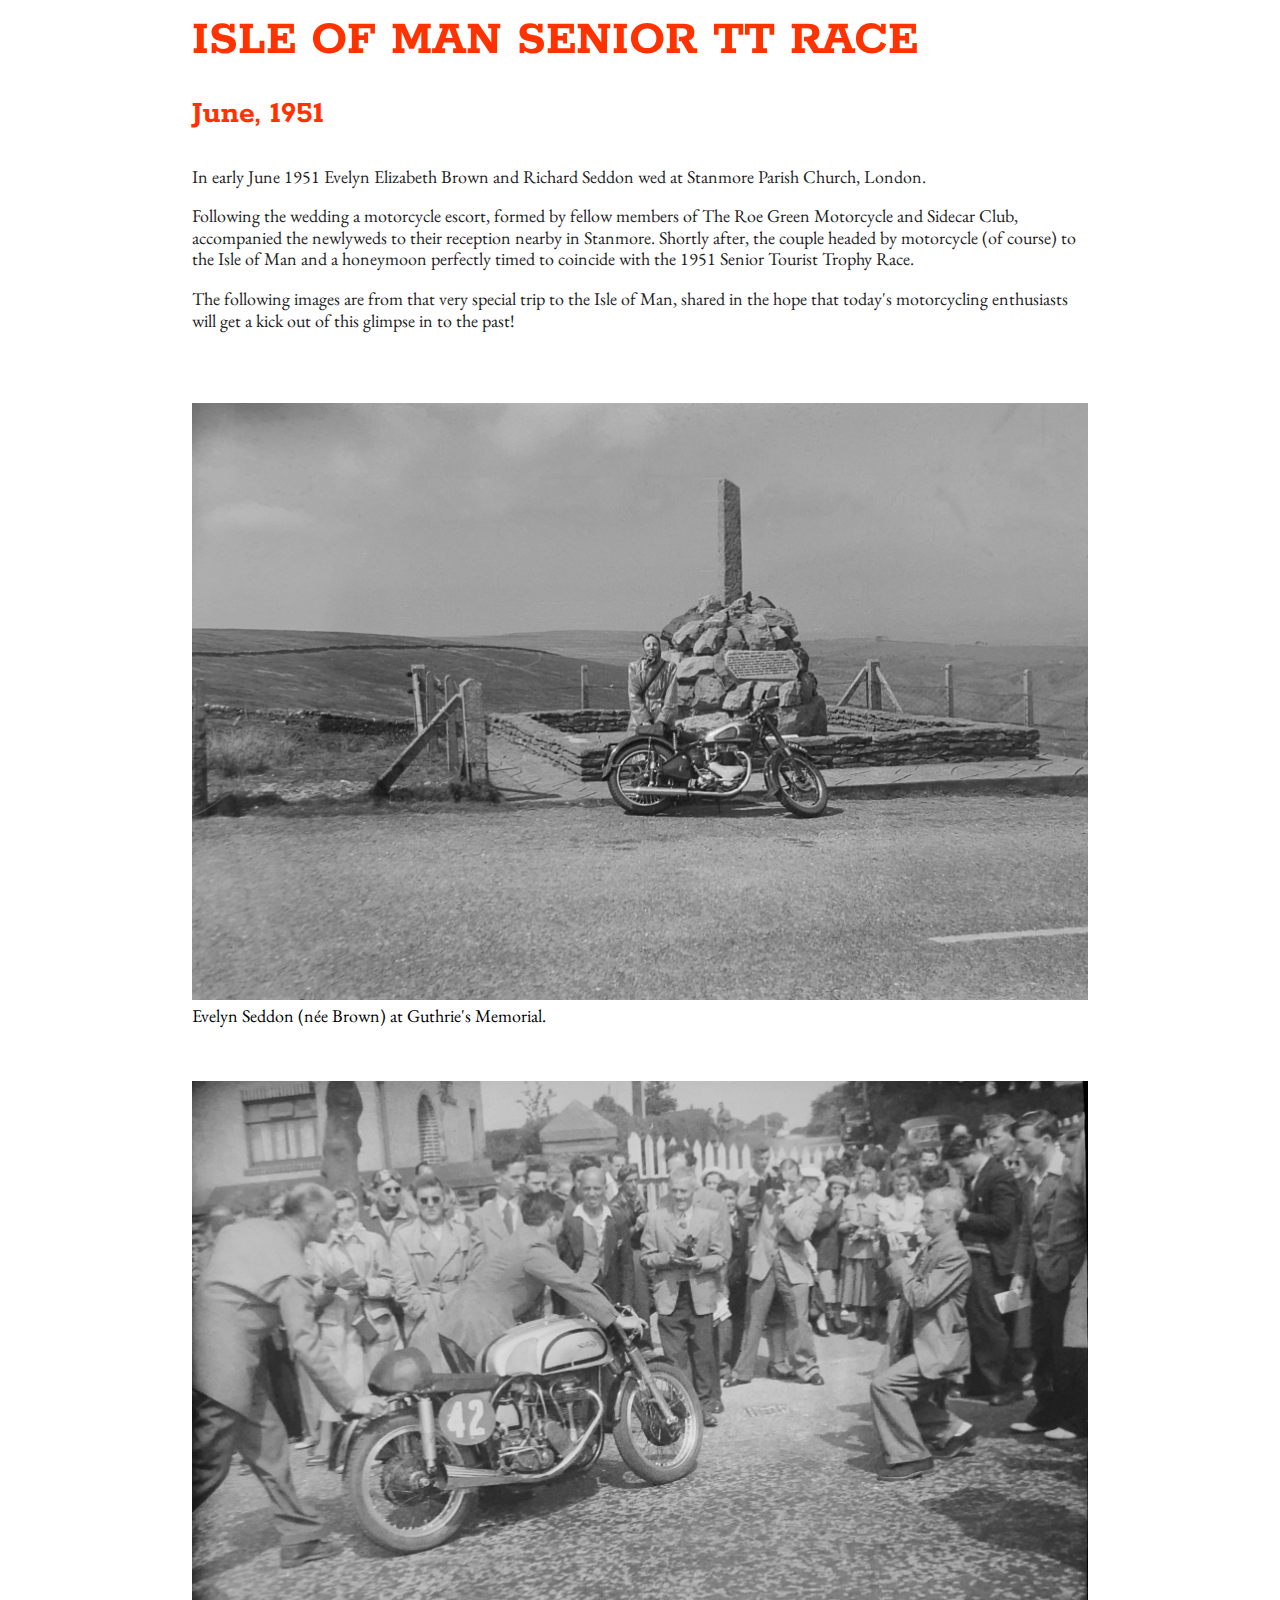
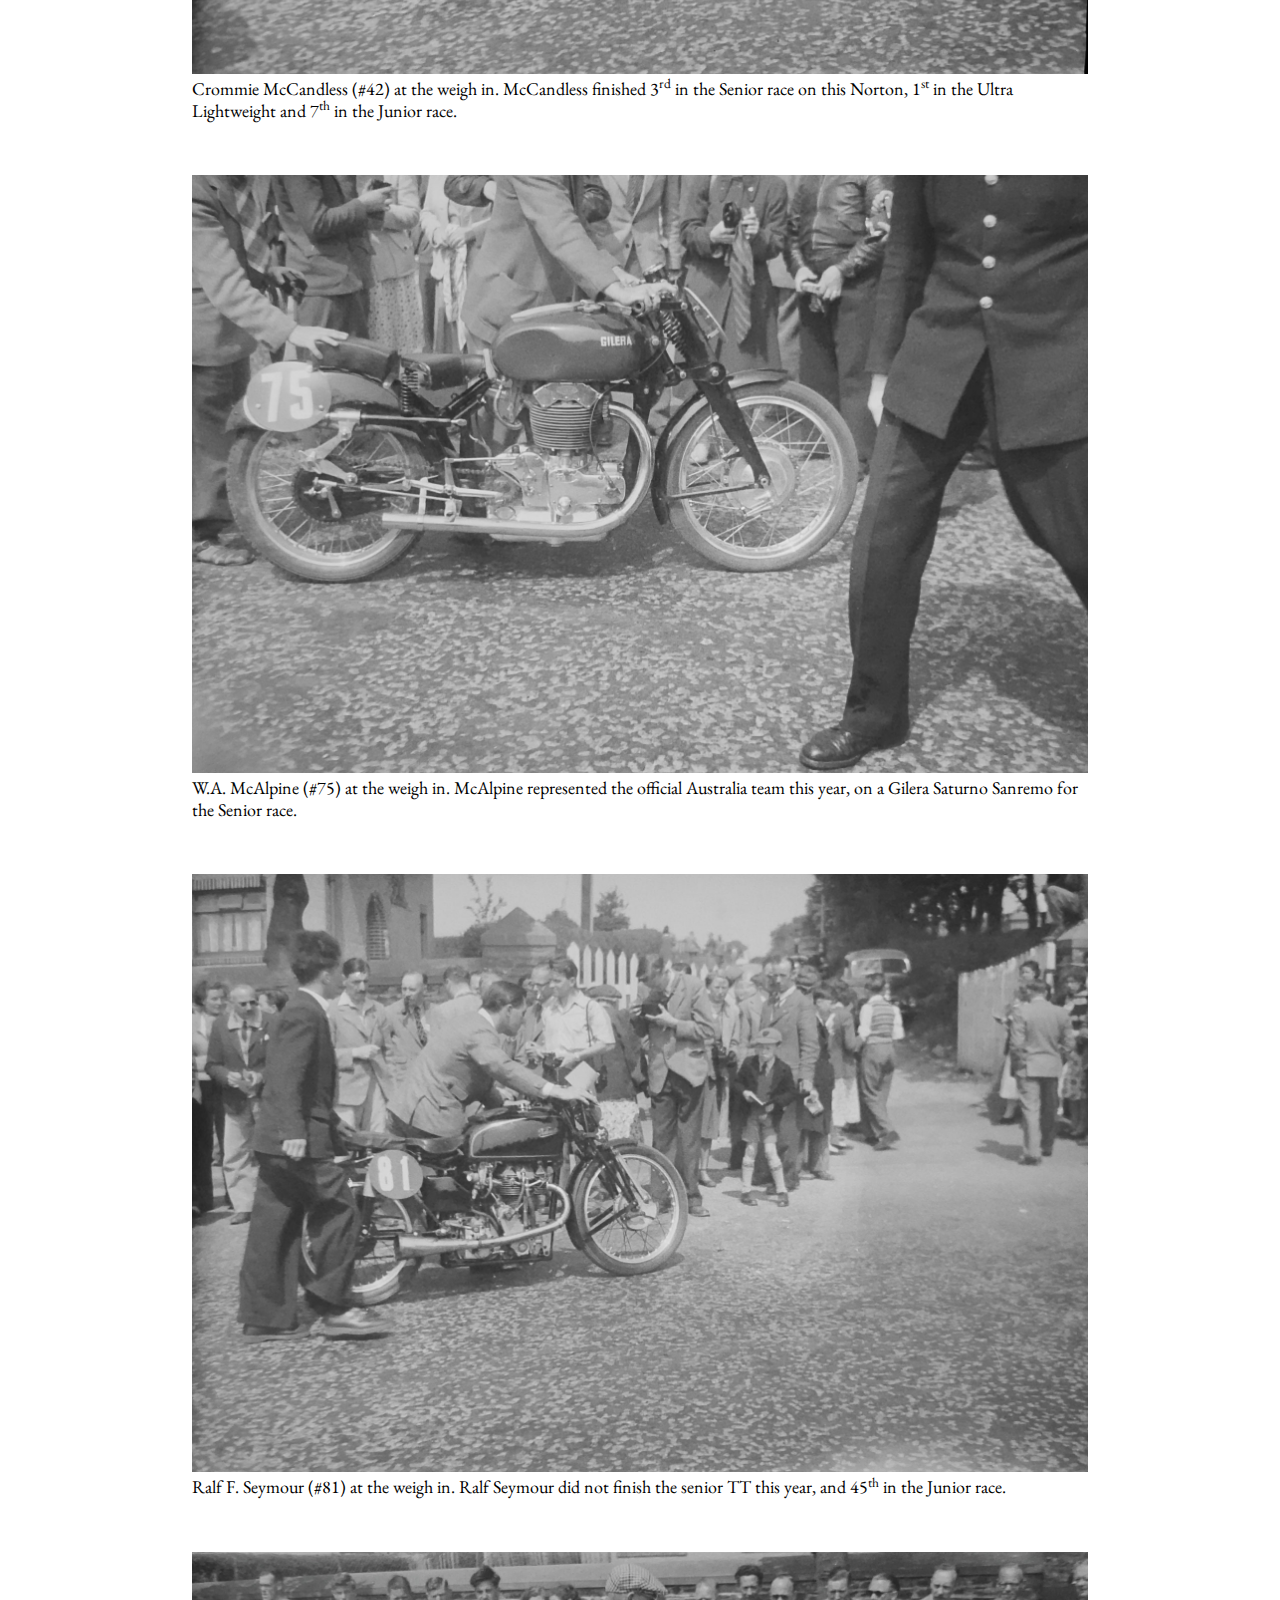
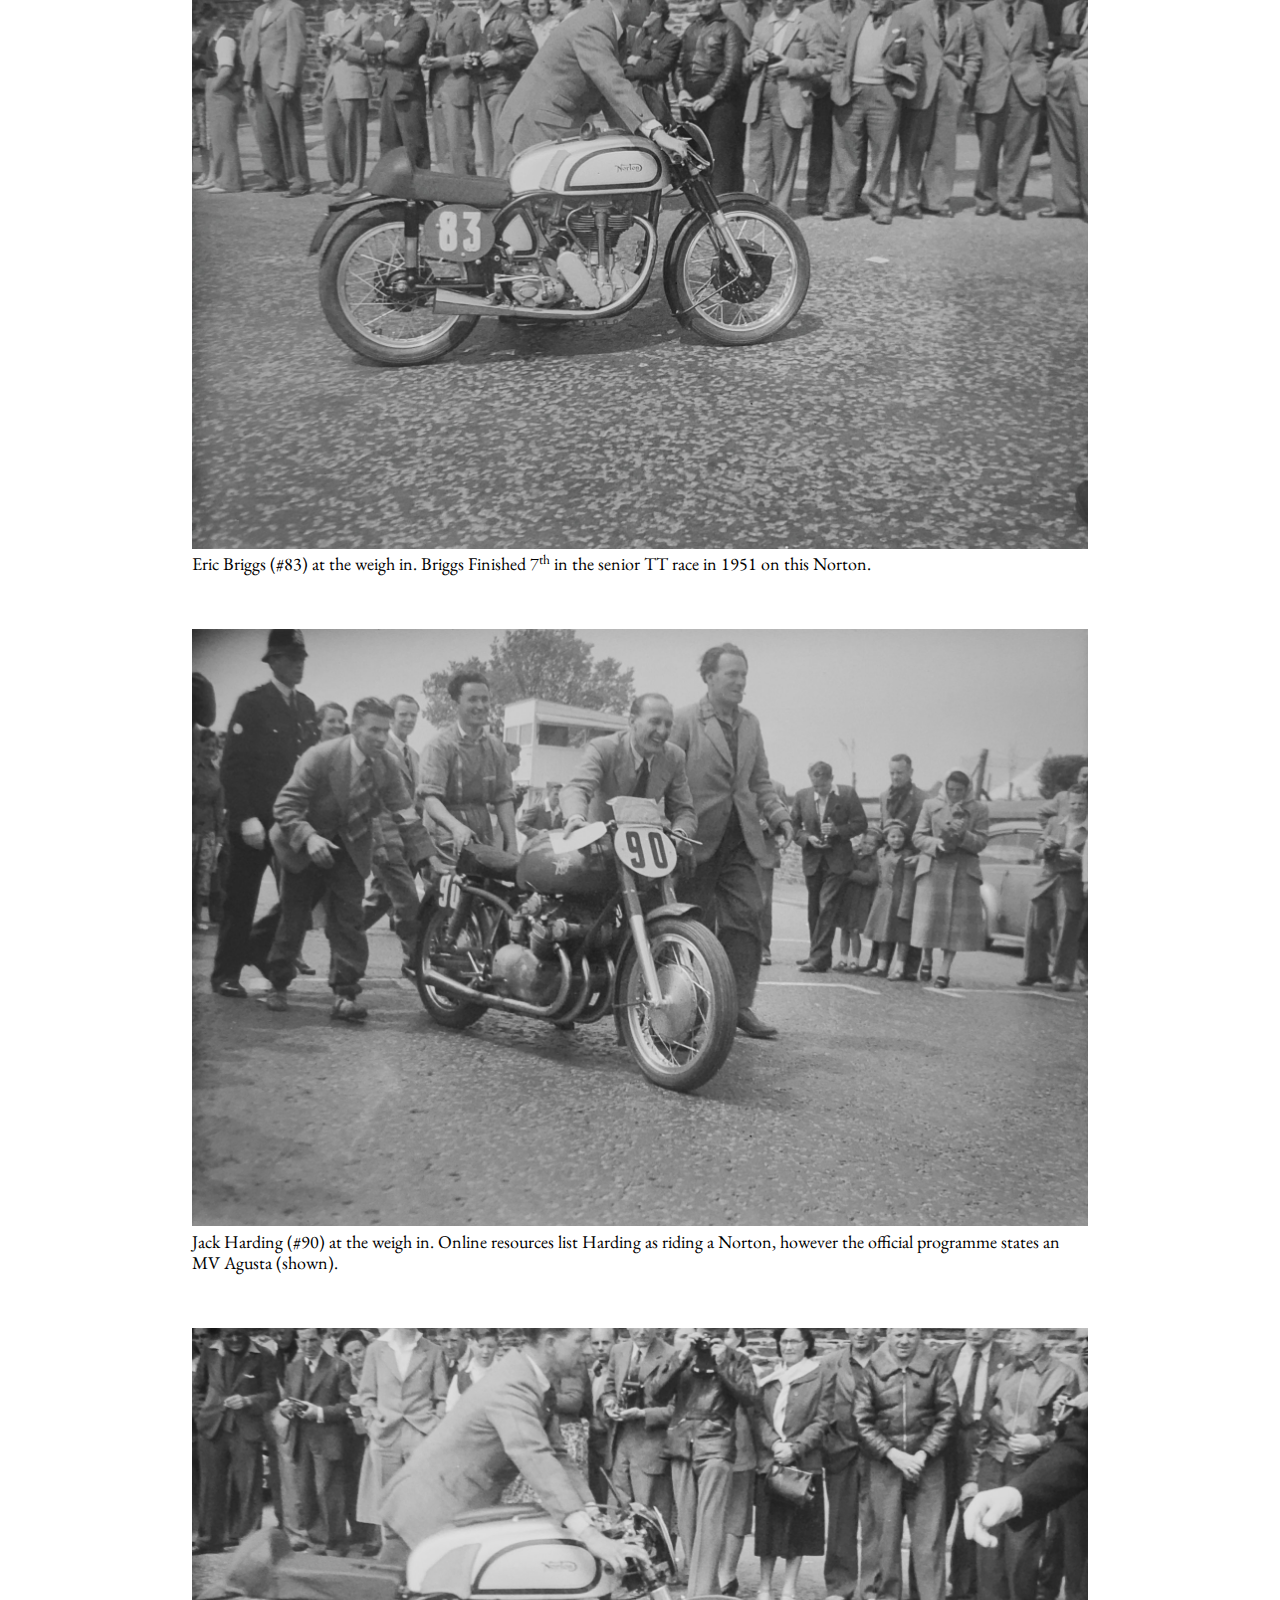
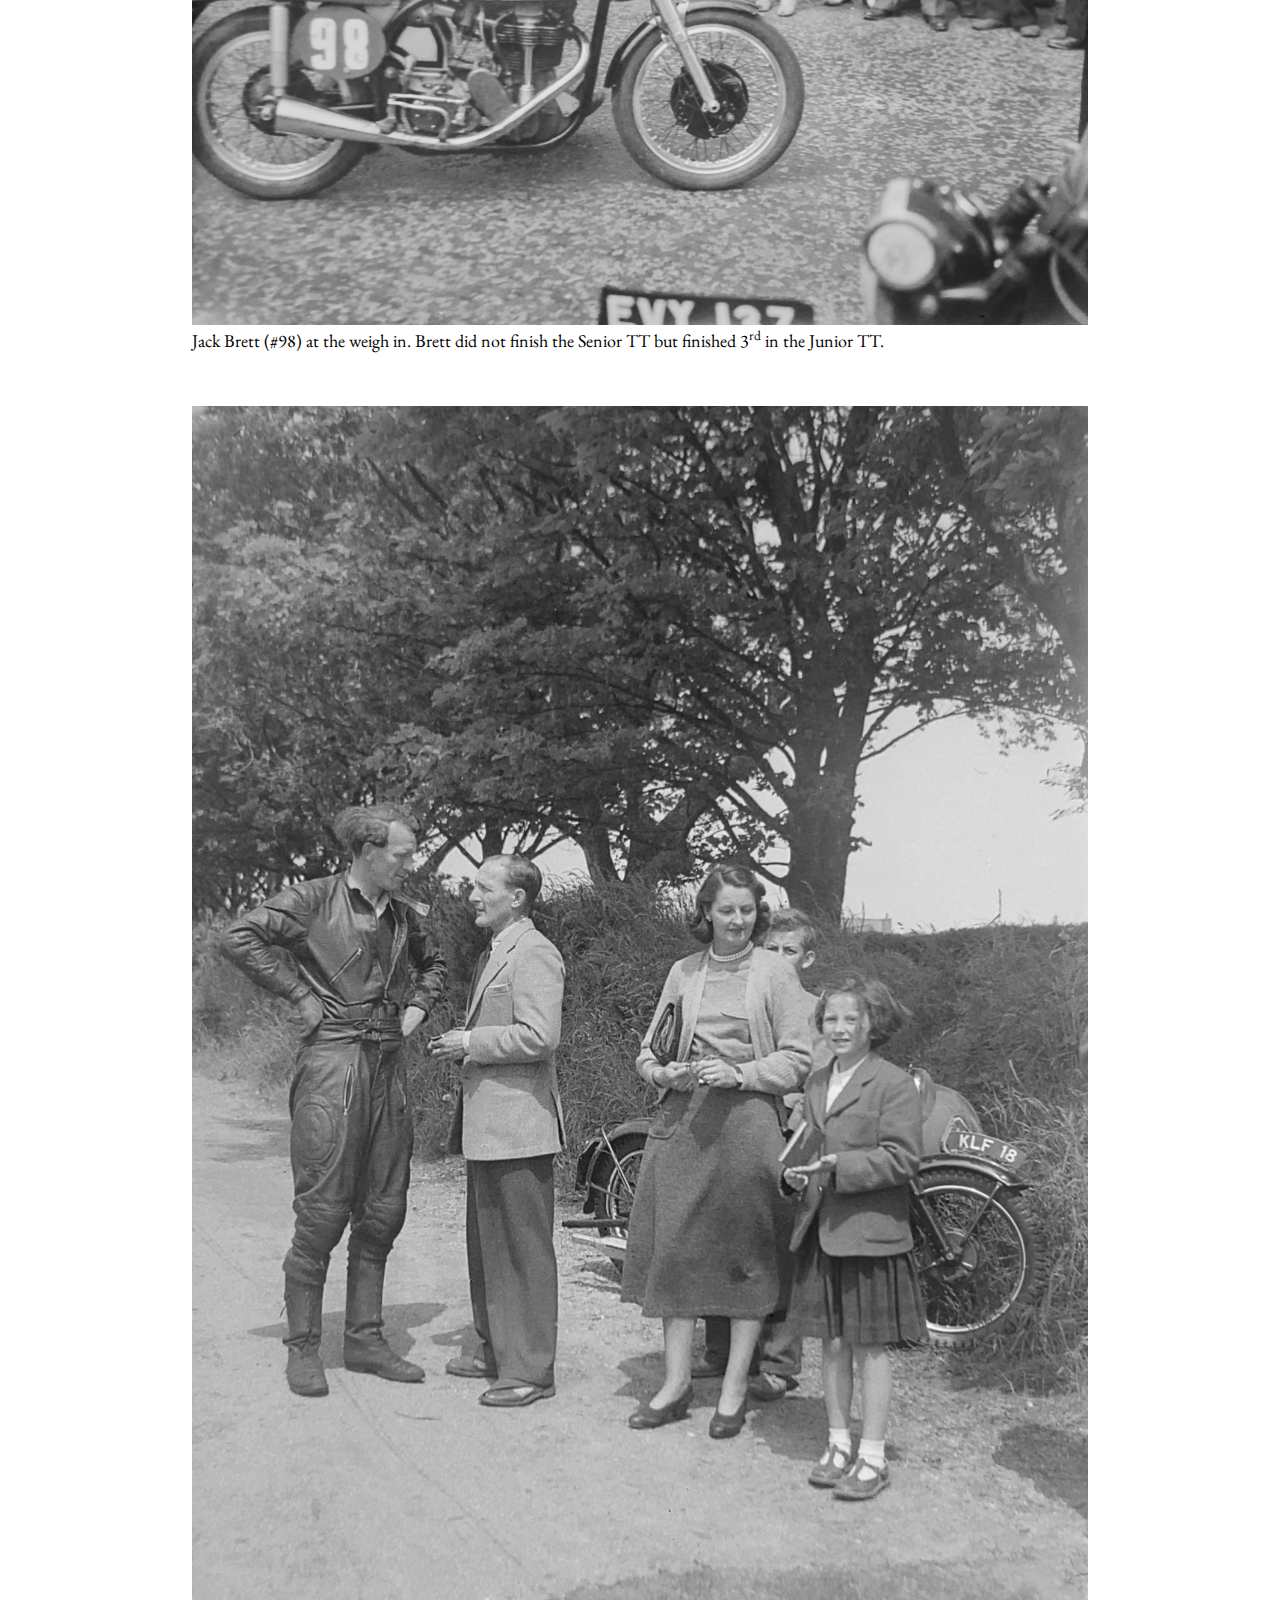
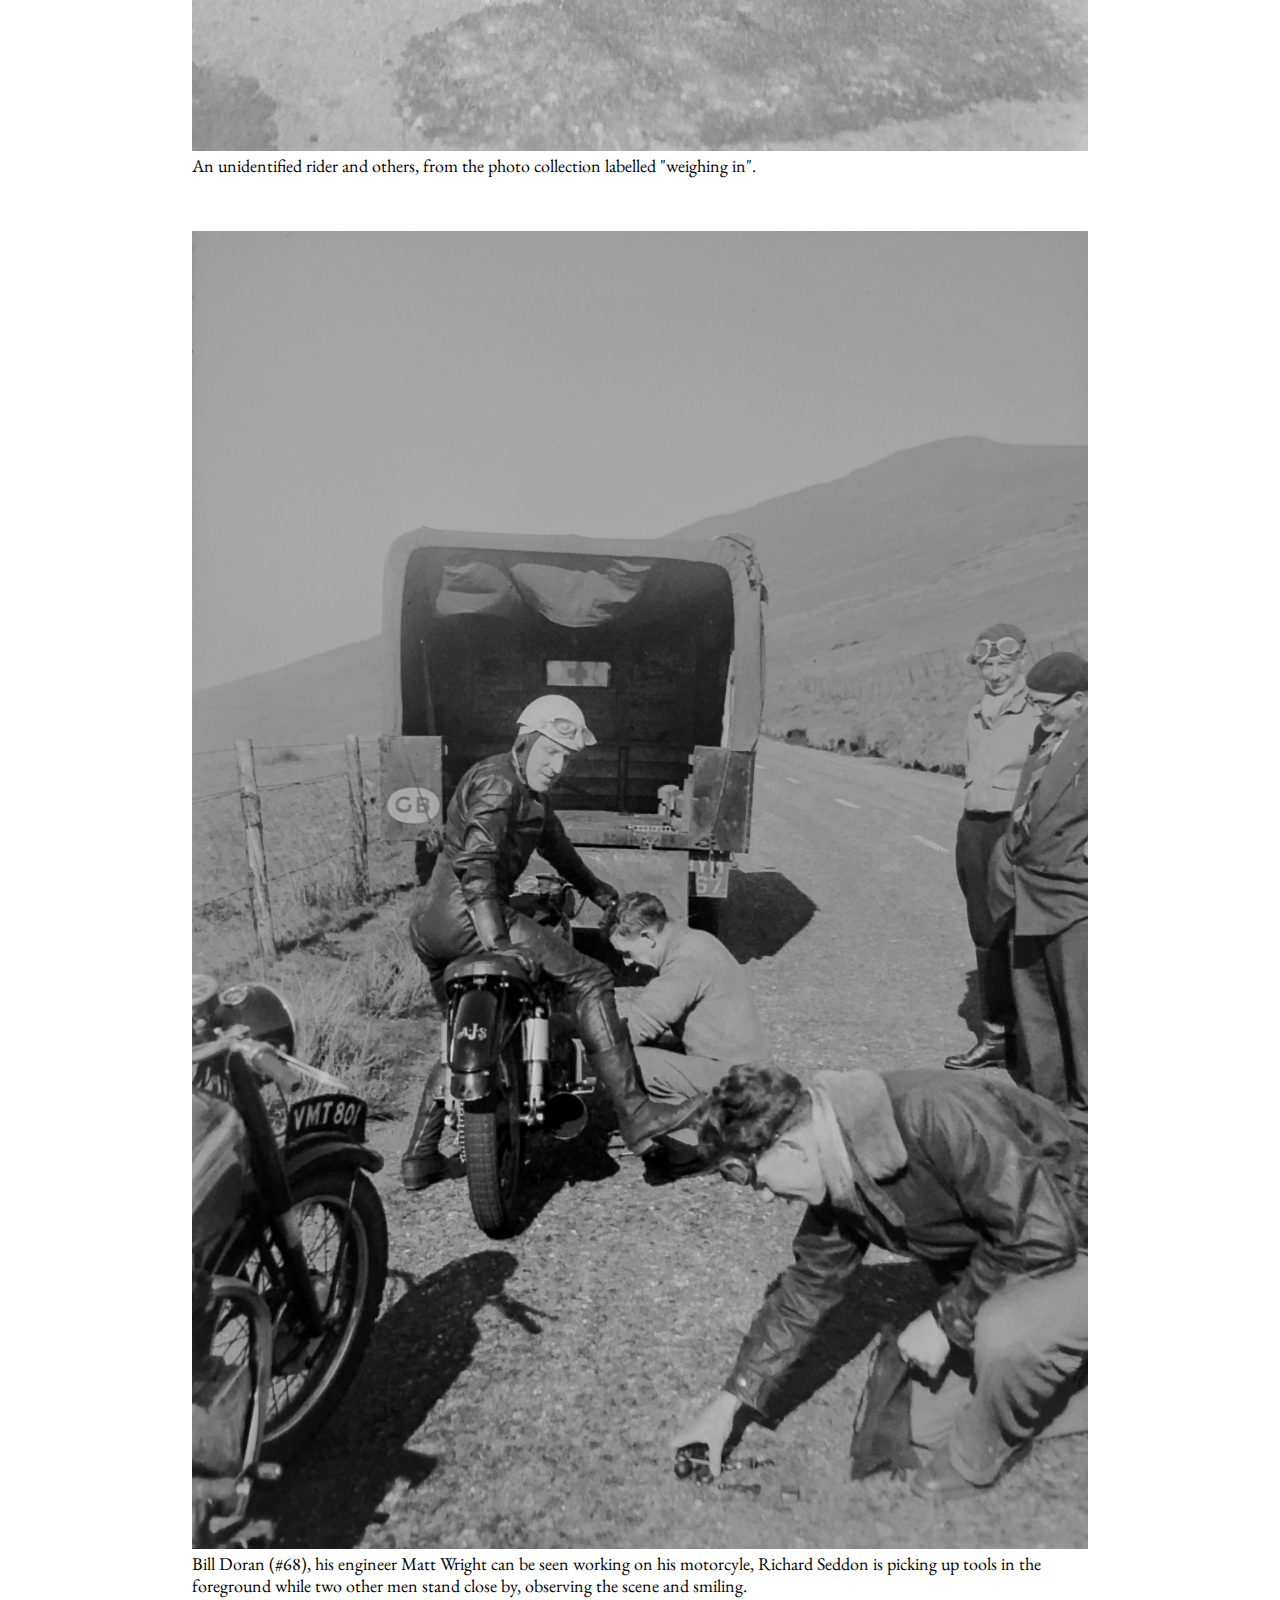
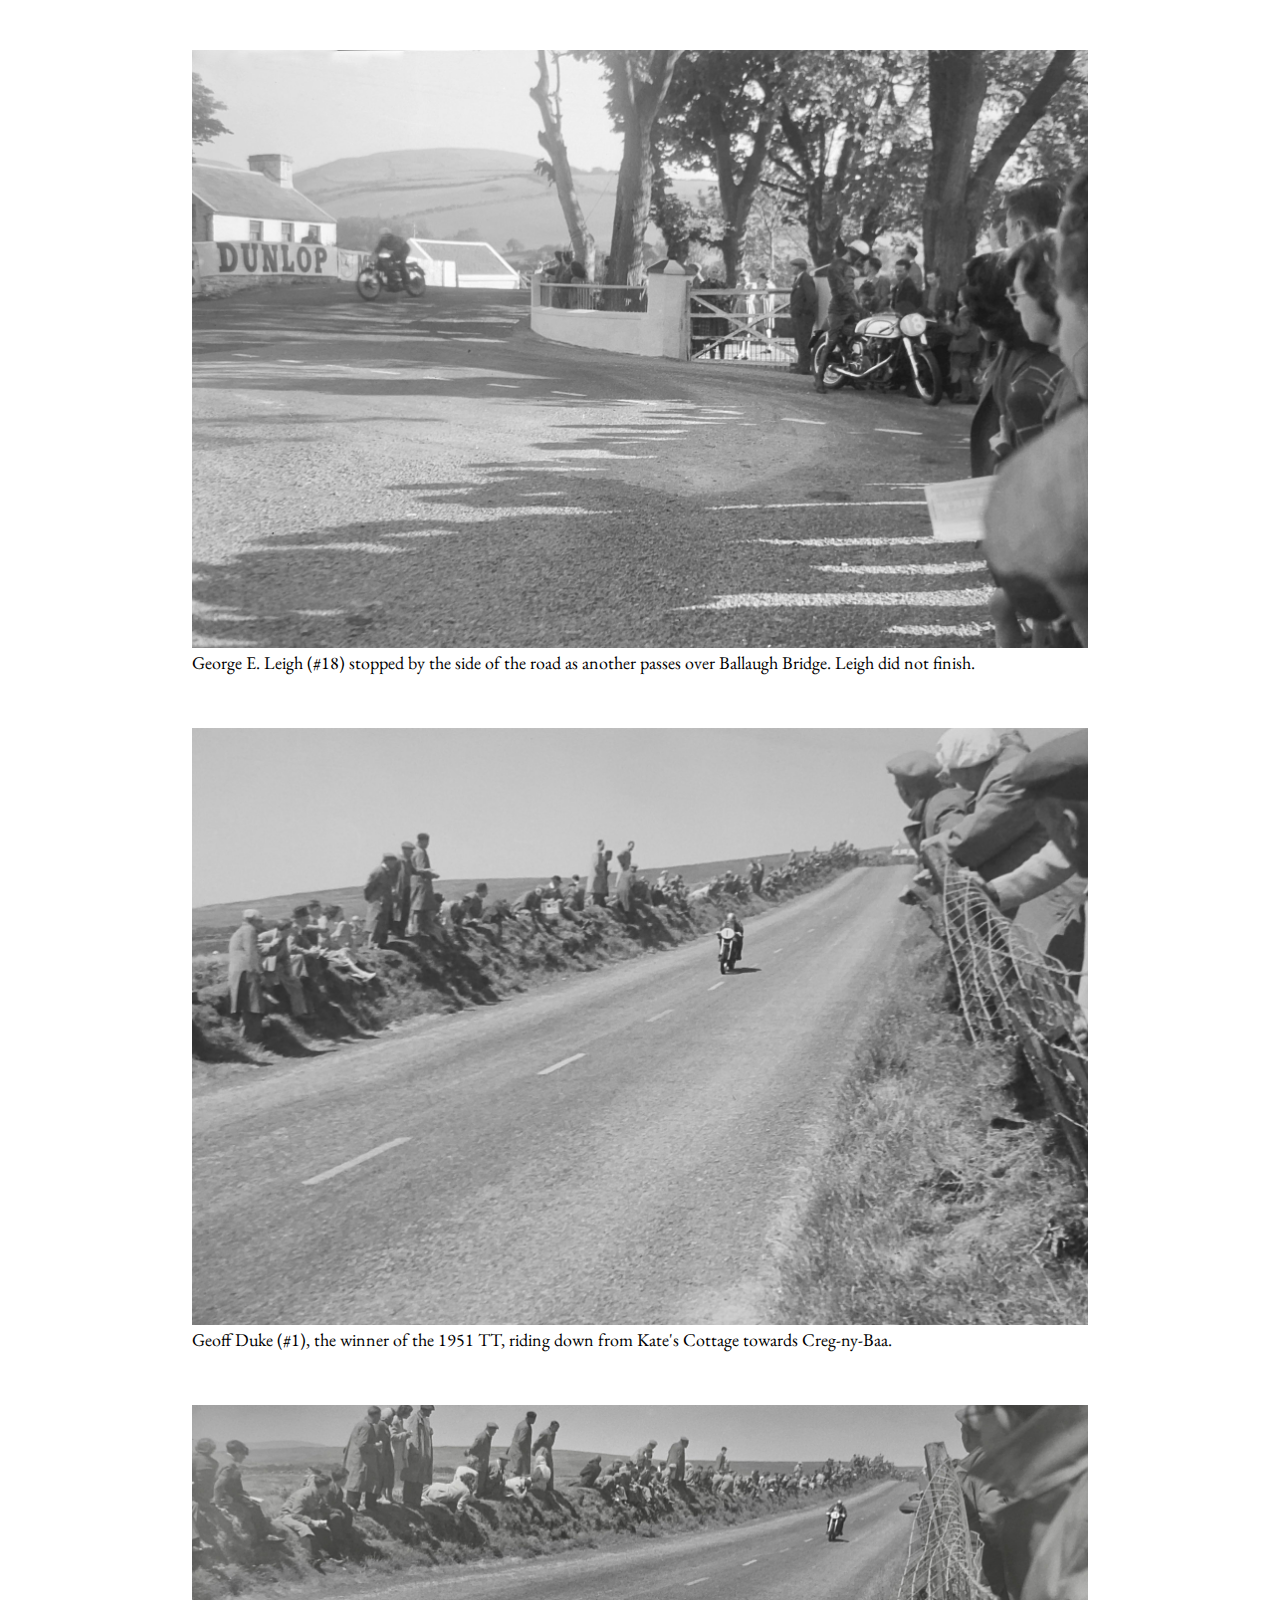
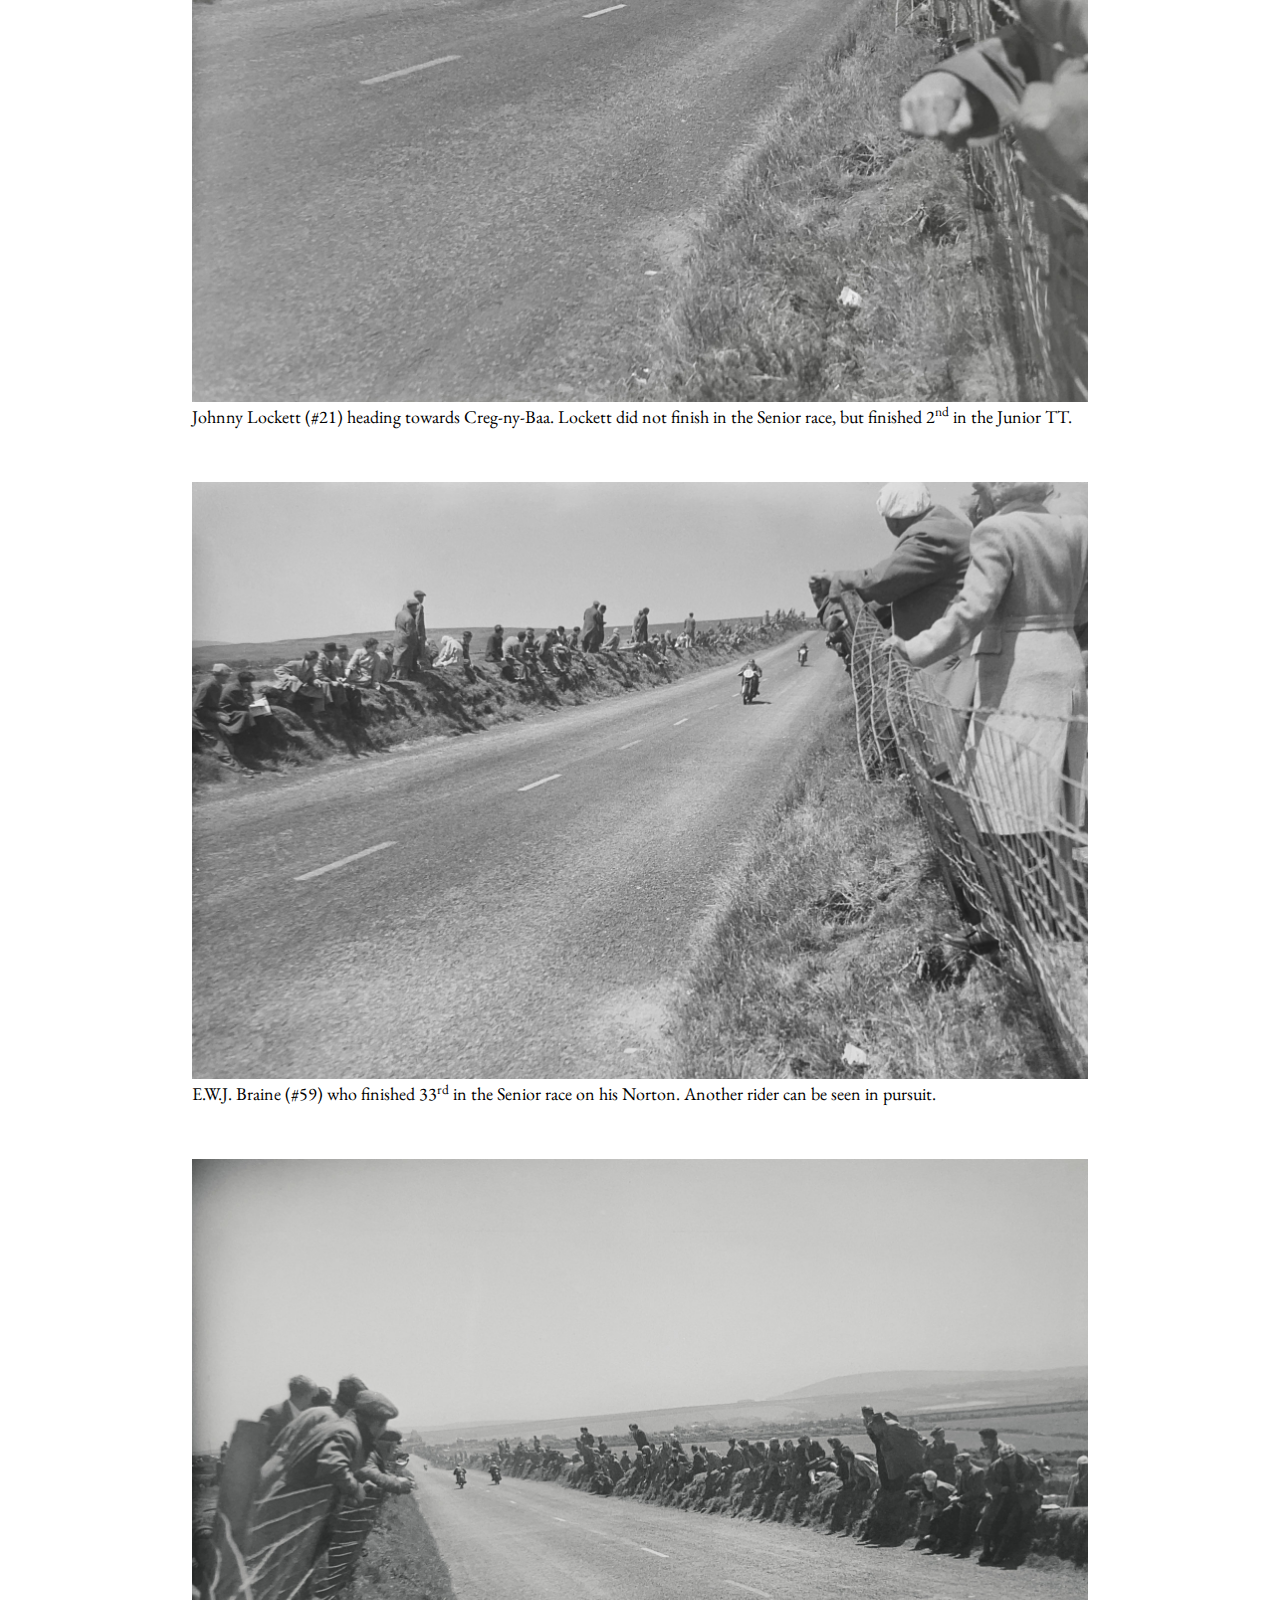
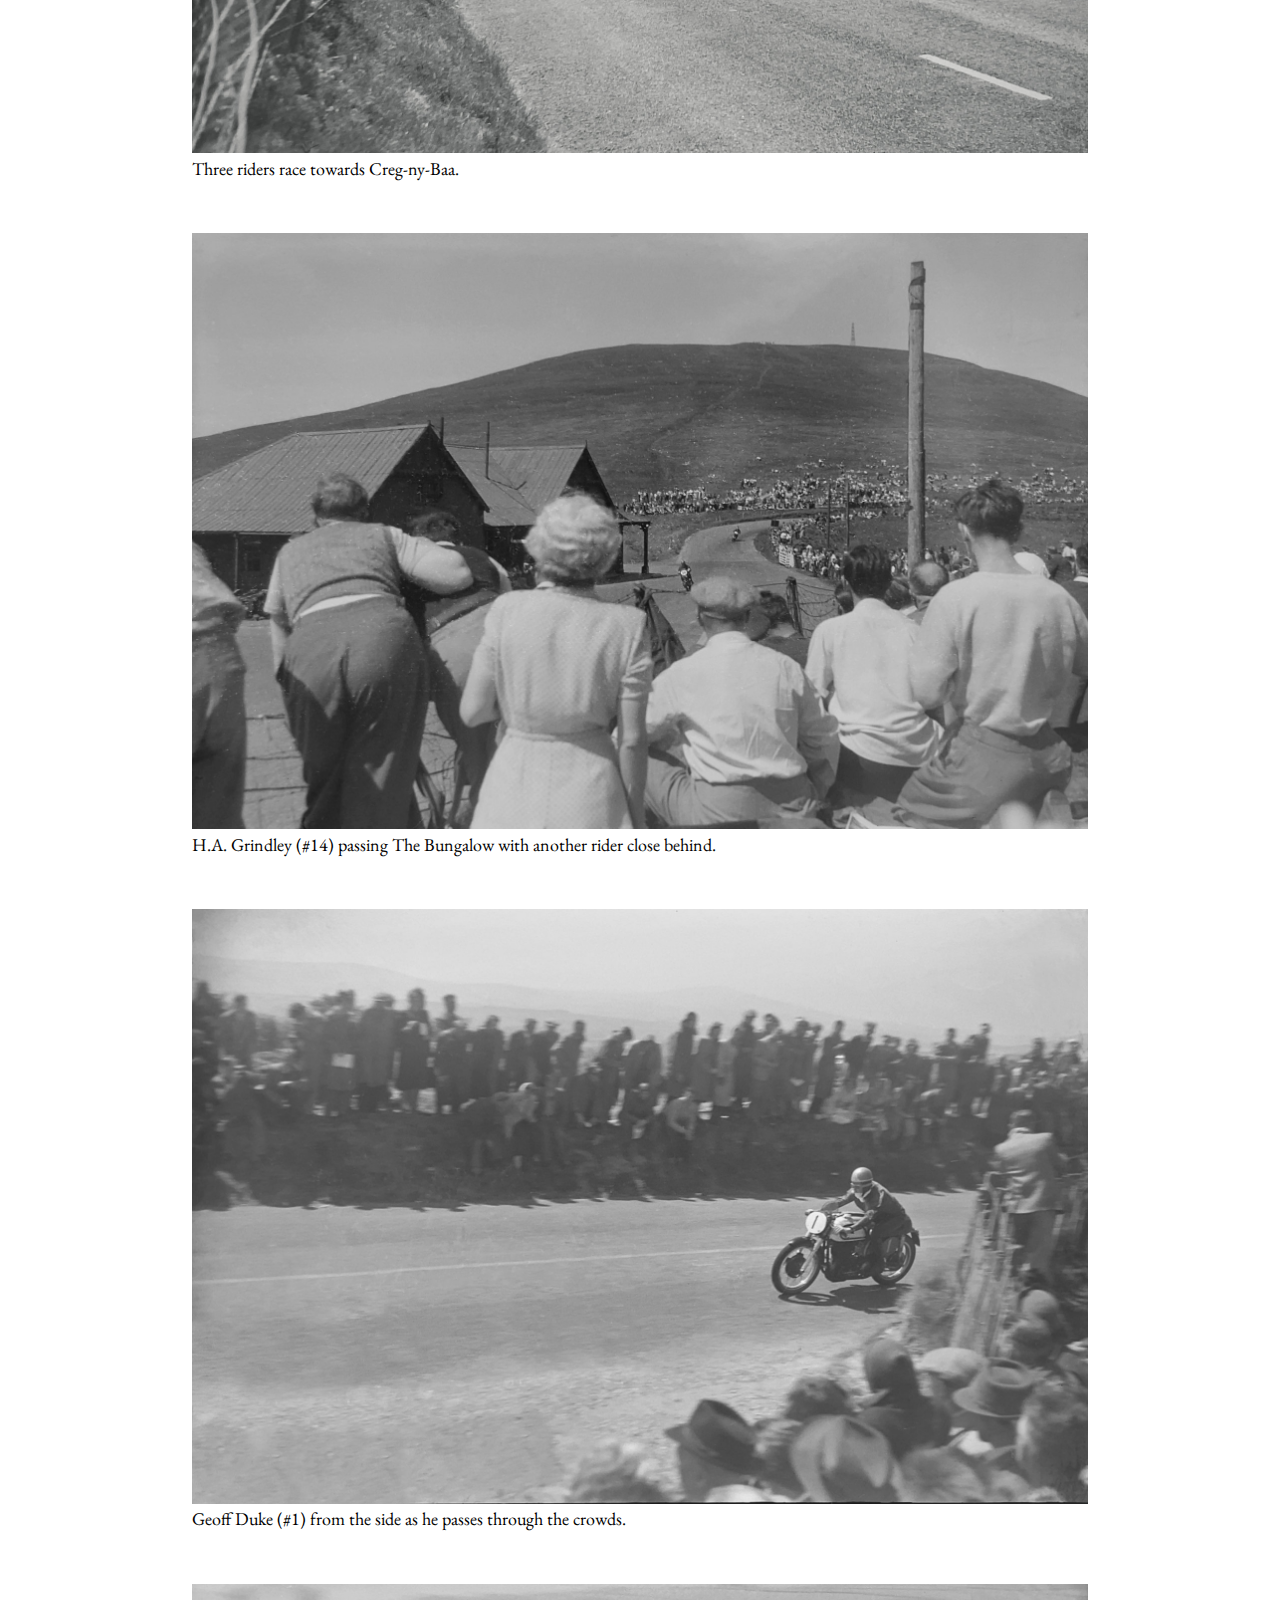
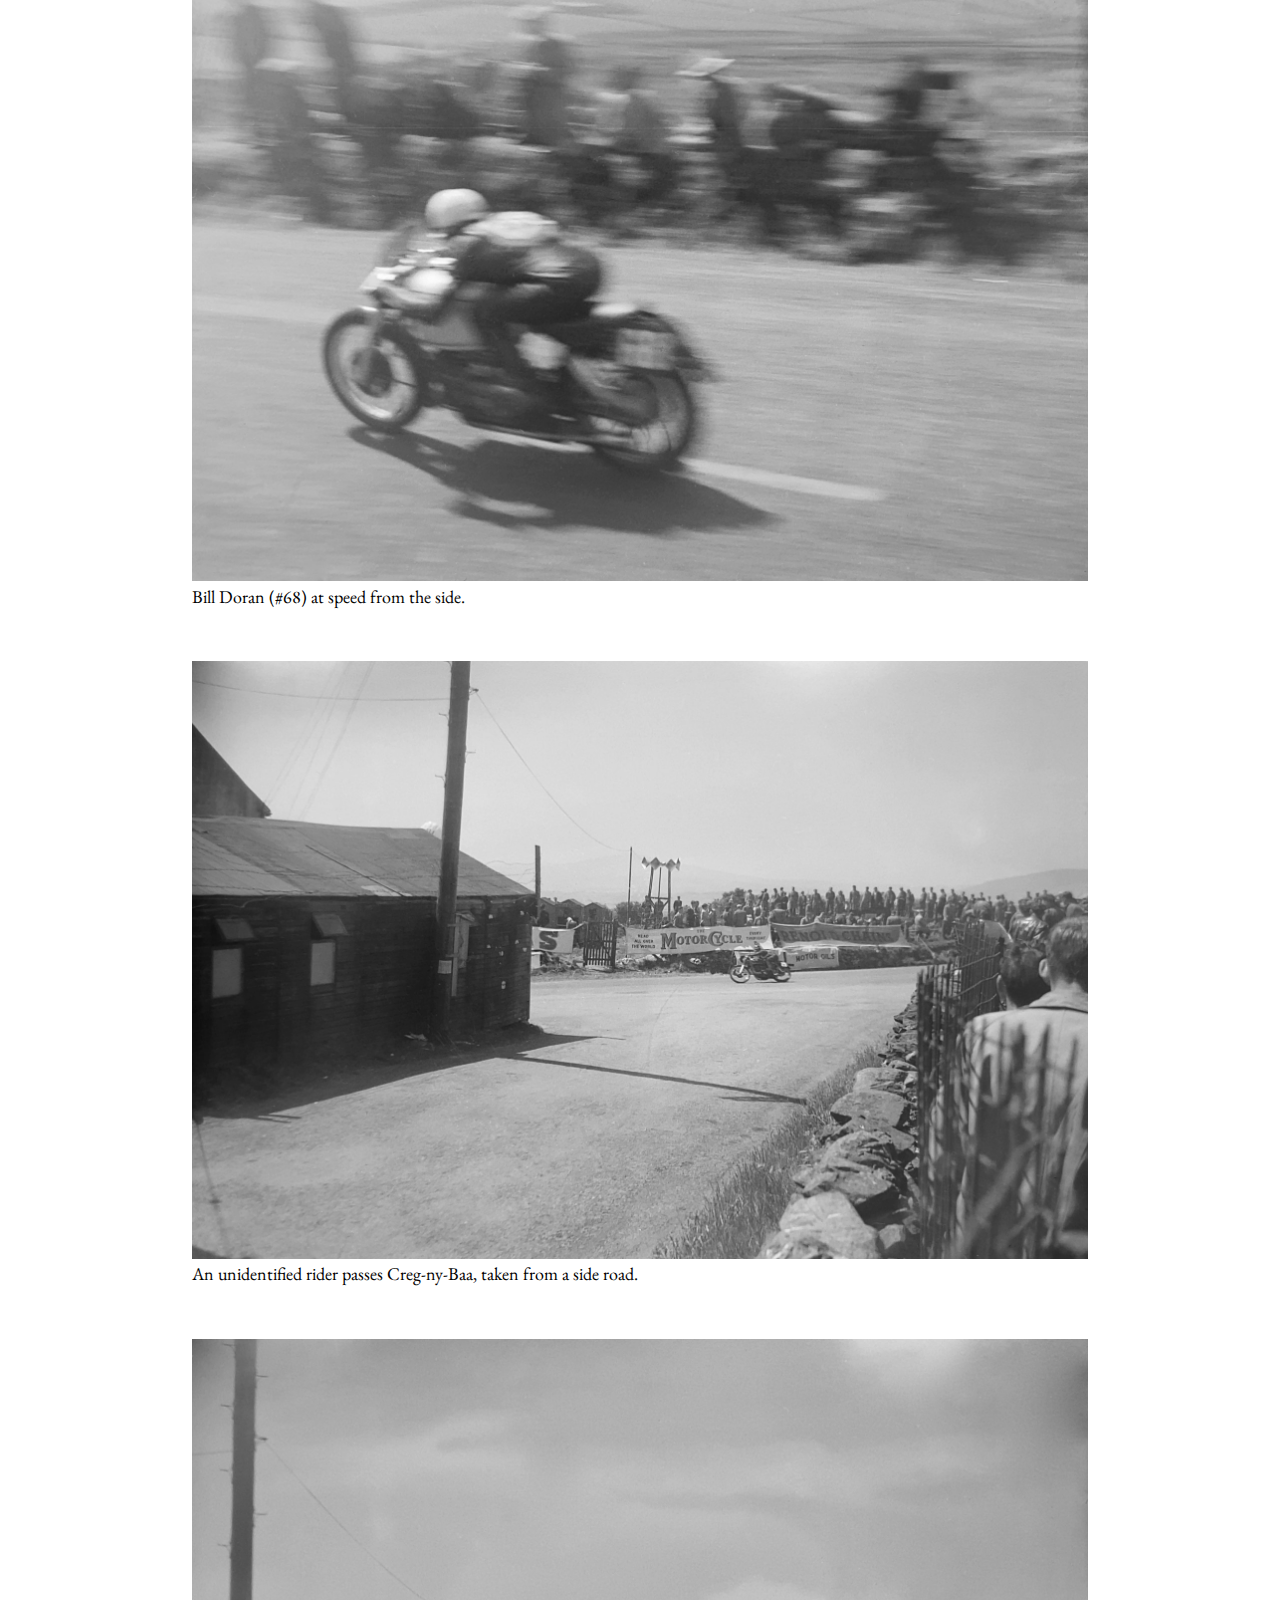
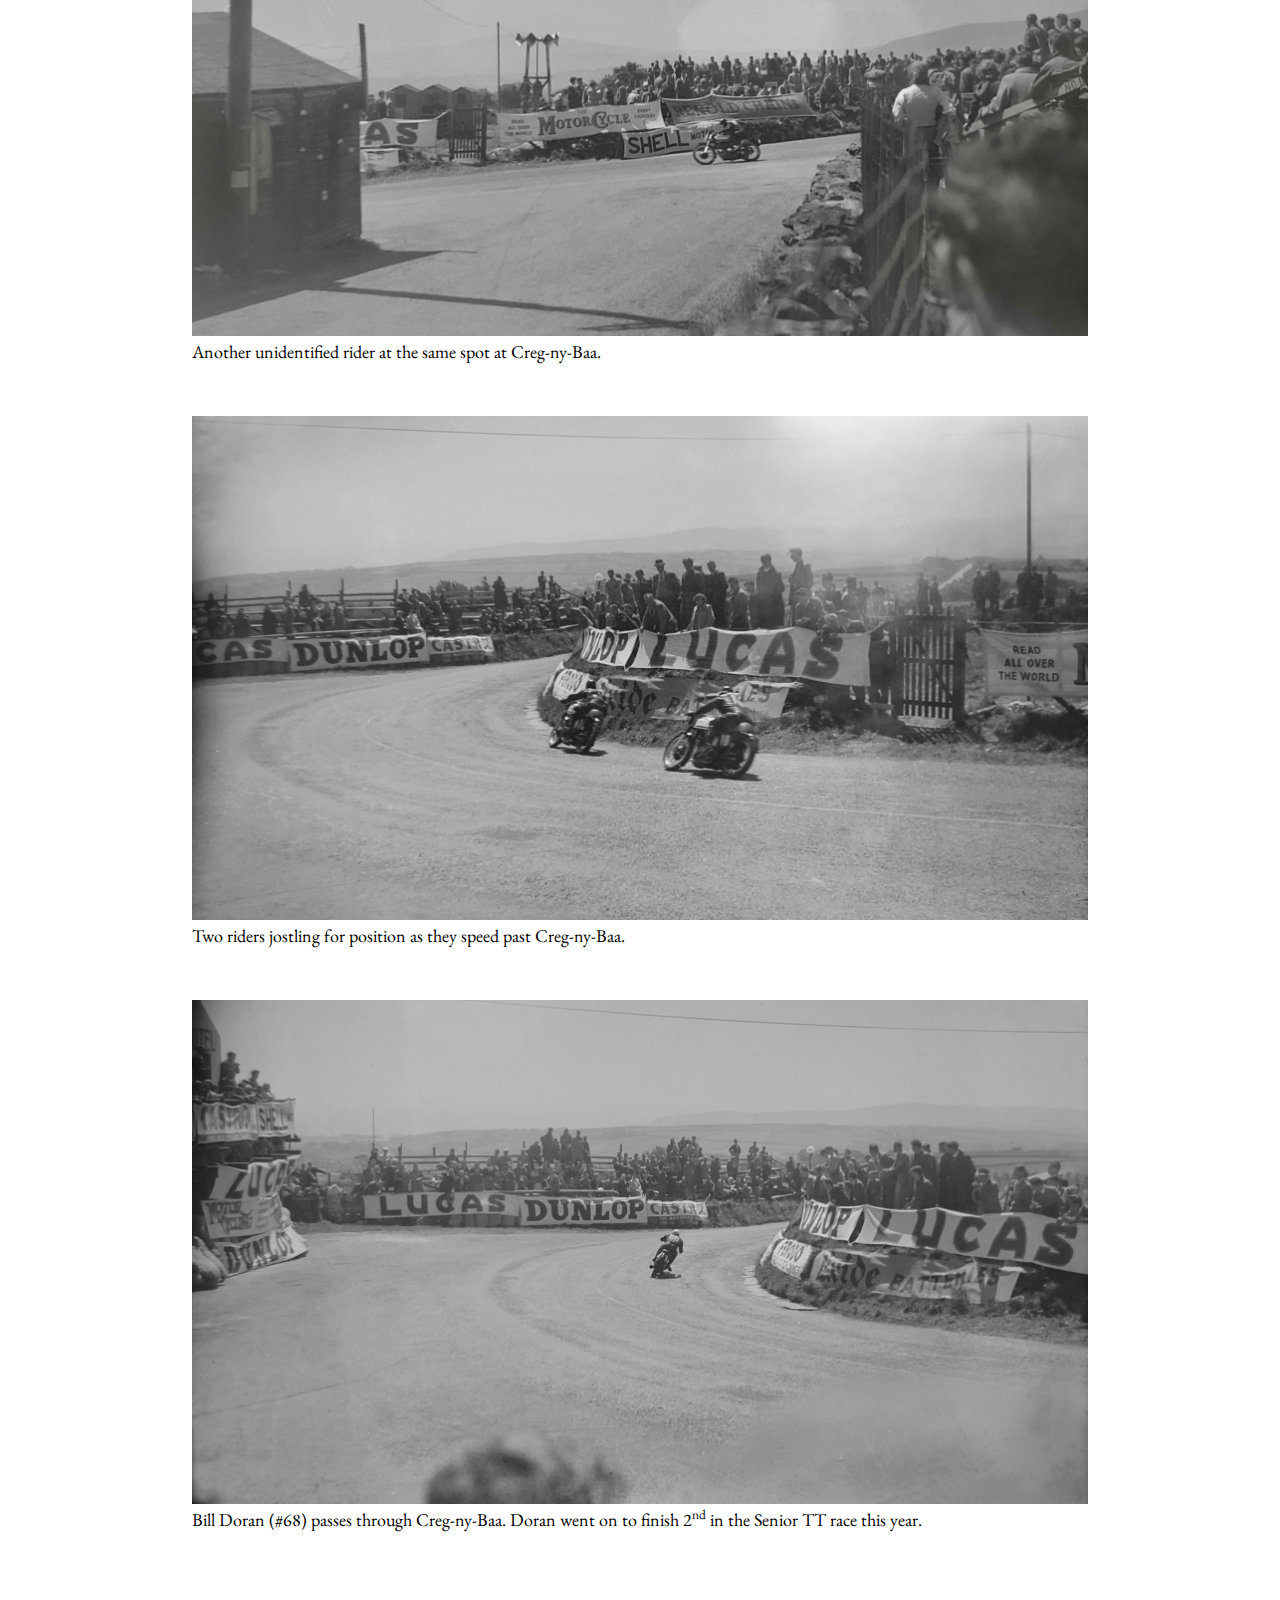
==== index.html @ 27417158 "no message" ====
<!doctype html>

<html lang="en">
<head>
  <meta charset="utf-8">
  <meta name="viewport" content="width=device-width, initial-scale=1">

  <title>1951 Isle of Man TT</title>
  <meta name="description" content="Photographs by Bob and Evelyn Seddon of The Roe Green Motorcycle and Sidecar Club">
  <meta name="author" content="Paul Mullett">

  <meta property="og:title" content="1951 Isle of Man TT">
  <meta property="og:type" content="website">
  <meta property="og:url" content="/">
  <meta property="og:description" content="Photographs by Bob and Evelyn Seddon of The Roe Green Motorcycle and Sidecar Club">
  <meta property="og:image" content="tt51.png">

  <link rel="apple-touch-icon" sizes="180x180" href="ico/apple-touch-icon.png">
  <link rel="icon" type="image/png" sizes="32x32" href="ico/favicon-32x32.png">
  <link rel="icon" type="image/png" sizes="16x16" href="ico/favicon-16x16.png">
  <link rel="manifest" href="ico/site.webmanifest">

  <link rel="preconnect" href="https://fonts.googleapis.com">
  <link rel="preconnect" href="https://fonts.gstatic.com" crossorigin>
  <link href="https://fonts.googleapis.com/css2?family=EB+Garamond:wght@500&family=Rokkitt:wght@800&display=swap" rel="stylesheet">
  <link rel="stylesheet" href="css/iomtt.css?v=1.1">
  <link rel="stylesheet" href="https://cdn.jsdelivr.net/npm/glightbox/dist/css/glightbox.min.css">

</head>

<body>
  <div class="main">
    <div class="intro">
      <h1>ISLE OF MAN SENIOR TT RACE</h1>
      <h2>June, 1951</h2>
      <p>In early June 1951 Evelyn Elizabeth Brown and Richard Seddon wed at Stanmore Parish Church, London.</p>
      <p>Following the wedding a motorcycle escort, formed by fellow members of The Roe Green Motorcycle and Sidecar Club, accompanied the newlyweds to their reception nearby in Stanmore. Shortly after, the couple headed by motorcycle (of course) to the Isle of Man and a honeymoon perfectly timed to coincide with the 1951 Senior Tourist Trophy Race.</p>
      <p>The following images are from that very special trip to the Isle of Man, shared in the hope that today's motorcycling enthusiasts will get a kick out of this glimpse in to the past!</p>
    </div>
    <div class="photographs">
      <figure>
      <a href="images/guthries_evelyn.jpg" class="glightbox">
      <img src="images/guthries_evelyn.jpg"
    srcset="images/guthries_evelyn.jpg   600w,
            images/guthries_evelyn.jpg   900w,
            images/guthries_evelyn.jpg 1200w"
    sizes="(max-width: 900px) 0, 600px"
    alt="Evelyn Seddon (née Brown) at Guthrie's Memorial" height="600" width="900"></a>
      <figcaption>Evelyn Seddon (née Brown) at Guthrie's Memorial.</figcaption>
      </figure>

      <figure>
      <a href="images/weigh_42.jpg" class="glightbox">
      <img src="images/weigh_42.jpg"
    srcset="images/weigh_42.jpg   600w,
            images/weigh_42.jpg   900w,
            images/weigh_42.jpg 1200w"
    sizes="(max-width: 900px) 0, 600px"
    alt="Crommie McCandless (#42) at the weigh in" height="600" width="900" /></a>
      <figcaption>Crommie McCandless (#42) at the weigh in. McCandless finished 3<sup>rd</sup> in the Senior race on this Norton, 1<sup>st</sup> in the Ultra Lightweight and 7<sup>th</sup> in the Junior race.</figcaption>
      </figure>

      <figure>
      <a href="images/weigh_75.jpg" class="glightbox">
      <img src="images/weigh_75.jpg"
    srcset="images/weigh_75.jpg   600w,
            images/weigh_75.jpg   900w,
            images/weigh_75.jpg 1200w"
    sizes="(max-width: 900px) 0, 600px"
    alt="W.A. McAlpine (#75) at the weigh in" height="600" width="900" /></a>
      <figcaption>W.A. McAlpine (#75) at the weigh in. McAlpine represented the official Australia team this year, on a Gilera Saturno Sanremo for the Senior race.</figcaption>
      </figure>

      <figure>
      <a href="images/weigh_81.jpg" class="glightbox">
      <img src="images/weigh_81.jpg"
    srcset="images/weigh_81.jpg   600w,
            images/weigh_81.jpg   900w,
            images/weigh_81.jpg 1200w"
    sizes="(max-width: 900px) 0, 600px"
    alt="Ralf F. Seymour (#81) at the weigh in" height="600" width="900" /></a>
      <figcaption>Ralf F. Seymour (#81) at the weigh in. Ralf Seymour did not finish the senior TT this year, and 45<sup>th</sup> in the Junior race.</figcaption>
      </figure>

      <figure>
      <a href="images/weigh_83.jpg" class="glightbox">
      <img src="images/weigh_83.jpg"
    srcset="images/weigh_83.jpg   600w,
            images/weigh_83.jpg   900w,
            images/weigh_83.jpg 1200w"
    sizes="(max-width: 900px) 0, 600px"
    alt="Eric Briggs (#83) at the weigh in" height="600" width="900" /></a>
      <figcaption>Eric Briggs (#83) at the weigh in. Briggs Finished 7<sup>th</sup> in the senior TT race in 1951 on this Norton.</figcaption>
      </figure>

      <figure>
      <a href="images/weigh_90.jpg" class="glightbox">
      <img src="images/weigh_90.jpg"
    srcset="images/weigh_90.jpg   600w,
            images/weigh_90.jpg   900w,
            images/weigh_90.jpg 1200w"
    sizes="(max-width: 900px) 0, 600px"
    alt="Jack Harding (#90) at the weigh in" height="600" width="900" /></a>
      <figcaption>Jack Harding (#90) at the weigh in. Online resources list Harding as riding a Norton, however the official programme states an MV Agusta (shown).</figcaption>
      </figure>

      <figure>
      <a href="images/weigh_98.jpg" class="glightbox">
      <img src="images/weigh_98.jpg"
    srcset="images/weigh_98.jpg   600w,
            images/weigh_98.jpg   900w,
            images/weigh_98.jpg 1200w"
    sizes="(max-width: 900px) 0, 600px"
    alt="Jack Brett (#98) at the weigh in" height="600" width="900" /></a>
      <figcaption>Jack Brett (#98) at the weigh in. Brett did not finish the Senior TT but finished 3<sup>rd</sup> in the Junior TT.</figcaption>
      </figure>

      <figure>
      <a href="images/weigh_klf.jpg" class="glightbox">
      <img src="images/weigh_klf.jpg"
    srcset="images/weigh_klf.jpg   600w,
            images/weigh_klf.jpg   900w,
            images/weigh_klf.jpg 1200w"
    sizes="(max-width: 900px) 0, 600px"
    alt="A rider talks to another man stood by their motorcyle, a woman and two children stand close by" height="1350" width="900" /></a>
      <figcaption>An unidentified rider and others, from the photo collection labelled "weighing in".</figcaption>
      </figure>

      <figure>
      <a href="images/doran_seddon.jpg" class="glightbox">
      <img src="images/doran_seddon.jpg"
    srcset="images/doran_seddon.jpg   600w,
            images/doran_seddon.jpg   900w,
            images/doran_seddon.jpg 1200w"
    sizes="(max-width: 900px) 0, 600px"
    alt="Bill Doran (#68), his mechanic working on his motorcyle, Richard Seddon picking up tools in the foreground, and two other men" height="1350" width="900" /></a>
      <figcaption>Bill Doran (#68), his engineer Matt Wright can be seen working on his motorcyle, Richard Seddon is picking up tools in the foreground while two other men stand close by, observing the scene and smiling.</figcaption>
      </figure>

      <figure>
      <a href="images/bridge_18.jpg" class="glightbox">
      <img src="images/bridge_18.jpg"
    srcset="images/bridge_18.jpg   600w,
            images/bridge_18.jpg   900w,
            images/bridge_18.jpg 1200w"
    sizes="(max-width: 900px) 0, 600px"
    alt="George E. Leigh (#18) stopped by the side of the road as another passes over Ballaugh Bridge" height="600" width="900" /></a>
      <figcaption>George E. Leigh (#18) stopped by the side of the road as another passes over Ballaugh Bridge. Leigh did not finish.</figcaption>
      </figure>

      <figure>
      <a href="images/hill_1.jpg" class="glightbox">
      <img src="images/hill_1.jpg"
    srcset="images/hill_1.jpg   600w,
            images/hill_1.jpg   900w,
            images/hill_1.jpg 1200w"
    sizes="(max-width: 900px) 0, 600px"
    alt="Geoff Duke (#1), the winner of the 1951 TT, riding down from Kate's Cottage towards Creg-ny-Baa" height="600" width="900" /></a>
      <figcaption>Geoff Duke (#1), the winner of the 1951 TT, riding down from Kate's Cottage towards Creg-ny-Baa.</figcaption>
      </figure>

      <figure>
      <a href="images/hill_21.jpg" class="glightbox">
      <img src="images/hill_21.jpg"
    srcset="images/hill_21.jpg   600w,
            images/hill_21.jpg   900w,
            images/hill_21.jpg 1200w"
    sizes="(max-width: 900px) 0, 600px"
    alt="Johnny Lockett (#21) heading towards Creg-ny-Baa" height="600" width="900" /></a>
      <figcaption>Johnny Lockett (#21) heading towards Creg-ny-Baa. Lockett did not finish in the Senior race, but finished 2<sup>nd</sup> in the Junior TT.</figcaption>
      </figure>

      <figure>
      <a href="images/hill_59.jpg" class="glightbox">
      <img src="images/hill_59.jpg"
    srcset="images/hill_59.jpg   600w,
            images/hill_59.jpg   900w,
            images/hill_59.jpg 1200w"
    sizes="(max-width: 900px) 0, 600px"
    alt="E.W.J. Braine (#59) heading towards Creg-ny-Baa" height="600" width="900" /></a>
      <figcaption>E.W.J. Braine (#59) who finished 33<sup>rd</sup> in the Senior race on his Norton. Another rider can be seen in pursuit.</figcaption>
      </figure>

      <figure>
      <a href="images/hill_group.jpg" class="glightbox">
      <img src="images/hill_group.jpg"
    srcset="images/hill_group.jpg   600w,
            images/hill_group.jpg   900w,
            images/hill_group.jpg 1200w"
    sizes="(max-width: 900px) 0, 600px"
    alt="Three riders race towards Creg-ny-Baa seen from behind looking down the road" height="600" width="900" /></a>
      <figcaption>Three riders race towards Creg-ny-Baa.</figcaption>
      </figure>

      <figure>
      <a href="images/crowd_14.jpg" class="glightbox">
      <img src="images/crowd_14.jpg"
    srcset="images/crowd_14.jpg   600w,
            images/crowd_14.jpg   900w,
            images/crowd_14.jpg 1200w"
    sizes="(max-width: 900px) 0, 600px"
    alt="H.A. Grindley (#14) passing The Bungalow with another rider close behind" height="600" width="900" /></a>
      <figcaption>H.A. Grindley (#14) passing The Bungalow with another rider close behind.</figcaption>
      </figure>

      <figure>
      <a href="images/side_1.jpg" class="glightbox">
      <img src="images/side_1.jpg"
    srcset="images/side_1.jpg   600w,
            images/side_1.jpg   900w,
            images/side_1.jpg 1200w"
    sizes="(max-width: 900px) 0, 600px"
    alt="Geoff Duke (#1) from the side as he passes through the crowds on his motorcyle at speed" height="600" width="900" /></a>
      <figcaption>Geoff Duke (#1) from the side as he passes through the crowds.</figcaption>
      </figure>

      <figure>
      <a href="images/side_68.jpg" class="glightbox">
      <img src="images/side_68.jpg"
    srcset="images/side_68.jpg   600w,
            images/side_68.jpg   900w,
            images/side_68.jpg 1200w"
    sizes="(max-width: 900px) 0, 600px"
    alt="Bill Doran (#68) at speed from the side, the crowd is just a blur" height="600" width="900" /></a>
      <figcaption>Bill Doran (#68) at speed from the side.</figcaption>
      </figure>

      <figure>
      <a href="images/hotel_side_1.jpg" class="glightbox">
      <img src="images/hotel_side_1.jpg"
    srcset="images/hotel_side_1.jpg   600w,
            images/hotel_side_1.jpg   900w,
            images/hotel_side_1.jpg 1200w"
    sizes="(max-width: 900px) 0, 600px"
    alt="An unidentified rider passes Creg-ny-Baa, taken from a side road" height="600" width="900" /></a>
      <figcaption>An unidentified rider passes Creg-ny-Baa, taken from a side road.</figcaption>
      </figure>

      <figure>
      <a href="images/hotel_side_2.jpg" class="glightbox">
      <img src="images/hotel_side_2.jpg"
    srcset="images/hotel_side_2.jpg   600w,
            images/hotel_side_2.jpg   900w,
            images/hotel_side_2.jpg 1200w"
    sizes="(max-width: 900px) 0, 600px"
    alt="An second unidentified rider passes Creg-ny-Baa, taken from a side road" height="600" width="900" /></a>
      <figcaption>Another unidentified rider at the same spot at Creg-ny-Baa.</figcaption>
      </figure>

      <figure>
      <a href="images/hotel_pair.jpg" class="glightbox">
      <img src="images/hotel_pair.jpg"
    srcset="images/hotel_pair.jpg   600w,
            images/hotel_pair.jpg   900w,
            images/hotel_pair.jpg 1200w"
    sizes="(max-width: 900px) 0, 600px"
    alt="Two riders are jostling for position as they speed past Creg-ny-Baa, the crowds clearly enthused by the sight" height="507" width="900" /></a>
      <figcaption>Two riders jostling for position as they speed past Creg-ny-Baa.</figcaption>
      </figure>

      <figure>
      <a href="images/hotel_68.jpg" class="glightbox">
      <img src="images/hotel_68.jpg"
    srcset="images/hotel_68.jpg   600w,
            images/hotel_68.jpg   900w,
            images/hotel_68.jpg 1200w"
    sizes="(max-width: 900px) 0, 600px"
    alt="Bill Doran (#68) passes through Creg-ny-Baa past the hotel with crowds seen on every side of the road" height="507" width="900" /></a>
      <figcaption>Bill Doran (#68) passes through Creg-ny-Baa. Doran went on to finish 2<sup>nd</sup> in the Senior TT race this year.</figcaption>
      </figure>
    </div>

    <div class="footer">
      <p>Data sourced from the fantastic: <a href="https://daveriley.weebly.com/isle-of-man-1950-1955.html" target="_blank">Dave's Programmes and Photographs</a> and <a href="https://www.iomtt.com/" target="_blank">iomtt</a>.<br>
      Huge thanks and appreciation to Jayne Doran and the phenomenal motorcycling/IOM TT community on Twitter.<br>
      This page is a work in progress. If you spot any errors, please let me know on <a href="https://twitter.com/paulmullett" target="_blank">Twitter</a> and I'll correct them ASAP.</p>
      <p>
      127 format film negatives scanned using a rig made from cut up cereal packets, an iPhone 11 Pro, one of <a href="https://www.amazon.co.uk/gp/product/B08FSWXYTX/" target="_blank">these lightboxes</a> and the free <a href="https://apps.apple.com/us/app/kodak-mobile-film-scanner/id1446701931" target="_blank">Kodak Mobile Film Scanner App</a>, also available for <a href="https://play.google.com/store/apps/details?id=com.pictoscanner.android.kodak&hl=en_GB&gl=US" target="_blank">Android</a>.</p>

      <p xmlns:cc="http://creativecommons.org/ns#" >This work is licensed under <a href="http://creativecommons.org/licenses/by-nc-sa/4.0/?ref=chooser-v1" target="_blank" rel="license noopener noreferrer" style="display:inline-block;">CC BY-NC-SA 4.0<img style="height:22px!important;margin-left:3px;vertical-align:text-bottom;" src="https://mirrors.creativecommons.org/presskit/icons/cc.svg?ref=chooser-v1"><img style="height:22px!important;margin-left:3px;vertical-align:text-bottom;" src="https://mirrors.creativecommons.org/presskit/icons/by.svg?ref=chooser-v1"><img style="height:22px!important;margin-left:3px;vertical-align:text-bottom;" src="https://mirrors.creativecommons.org/presskit/icons/nc.svg?ref=chooser-v1"><img style="height:22px!important;margin-left:3px;vertical-align:text-bottom;" src="https://mirrors.creativecommons.org/presskit/icons/sa.svg?ref=chooser-v1"></a></p>
    </div>
  <script src="https://cdn.jsdelivr.net/gh/mcstudios/glightbox/dist/js/glightbox.min.js"></script>
  <script type="text/javascript">
    const lightbox = GLightbox();
  </script>
</body>
</html>
---- css/iomtt.css ----
*! normalize.css v8.0.1 | MIT License | github.com/necolas/normalize.css */

/* Document
   ========================================================================== */

/**
 * 1. Correct the line height in all browsers.
 * 2. Prevent adjustments of font size after orientation changes in iOS.
 */

html {
  line-height: 1.15; /* 1 */
  -webkit-text-size-adjust: 100%; /* 2 */
}

/* Sections
   ========================================================================== */

/**
 * Remove the margin in all browsers.
 */

body, figure {
  margin: 0;
}

/**
 * Render the `main` element consistently in IE.
 */

main {
  display: block;
}

/* Text-level semantics
   ========================================================================== */

/**
 * Remove the gray background on active links in IE 10.
 */

a {
  background-color: transparent;
}

/**
 * 1. Remove the bottom border in Chrome 57-
 * 2. Add the correct text decoration in Chrome, Edge, IE, Opera, and Safari.
 */

abbr[title] {
  border-bottom: none; /* 1 */
  text-decoration: underline; /* 2 */
  text-decoration: underline dotted; /* 2 */
}

/**
 * Add the correct font weight in Chrome, Edge, and Safari.
 */

b,
strong {
  font-weight: bolder;
}

/**
 * Prevent `sub` and `sup` elements from affecting the line height in
 * all browsers.
 */

sub,
sup {
  font-size: 75%;
  line-height: 0;
  position: relative;
  vertical-align: baseline;
}

sub {
  bottom: -0.25em;
}

sup {
  top: -0.5em;
}

/* Embedded content
   ========================================================================== */

/**
 * Remove the border on images inside links in IE 10.
 */

img {
  border-style: none;
}

/* Misc
   ========================================================================== */

/**
 * Add the correct display in IE 10+.
 */

template {
  display: none;
}

/**
 * Add the correct display in IE 10.
 */

[hidden] {
  display: none;
}

/* Custom
   ========================================================================== */

html,body {
  font-family: 'EB Garamond', serif;
  font-size: 18px;
  line-height:  1.2rem;
}

h1,h2 {
  color: rgb(255,50,0);
  font-family: 'Rokkitt', serif;
  font-size: 2.8rem;
  line-height: 2.5rem;
  margin: 0 0 1.6rem 0;
}

a,a:hover,a:visited, a:active{
  color: rgb(255,50,0);
  text-decoration: none;
  font-weight: 800;
}

h1 {

}

h2 {
  font-size: 1.8rem;
}

p {
  margin: 0rem 0 1rem 0;
  color: rgb(34, 34, 34);
}

figure {
  margin-bottom: 3rem;
}

.intro, .photographs, .footer {
  margin: 0 1rem 4rem 1rem;
}

.main {
  margin: 1rem auto 0 auto;
  max-width: 932px;
  width: 100%;
}

img {
  border: none;
  max-width: 100%;
  height:  auto;
}
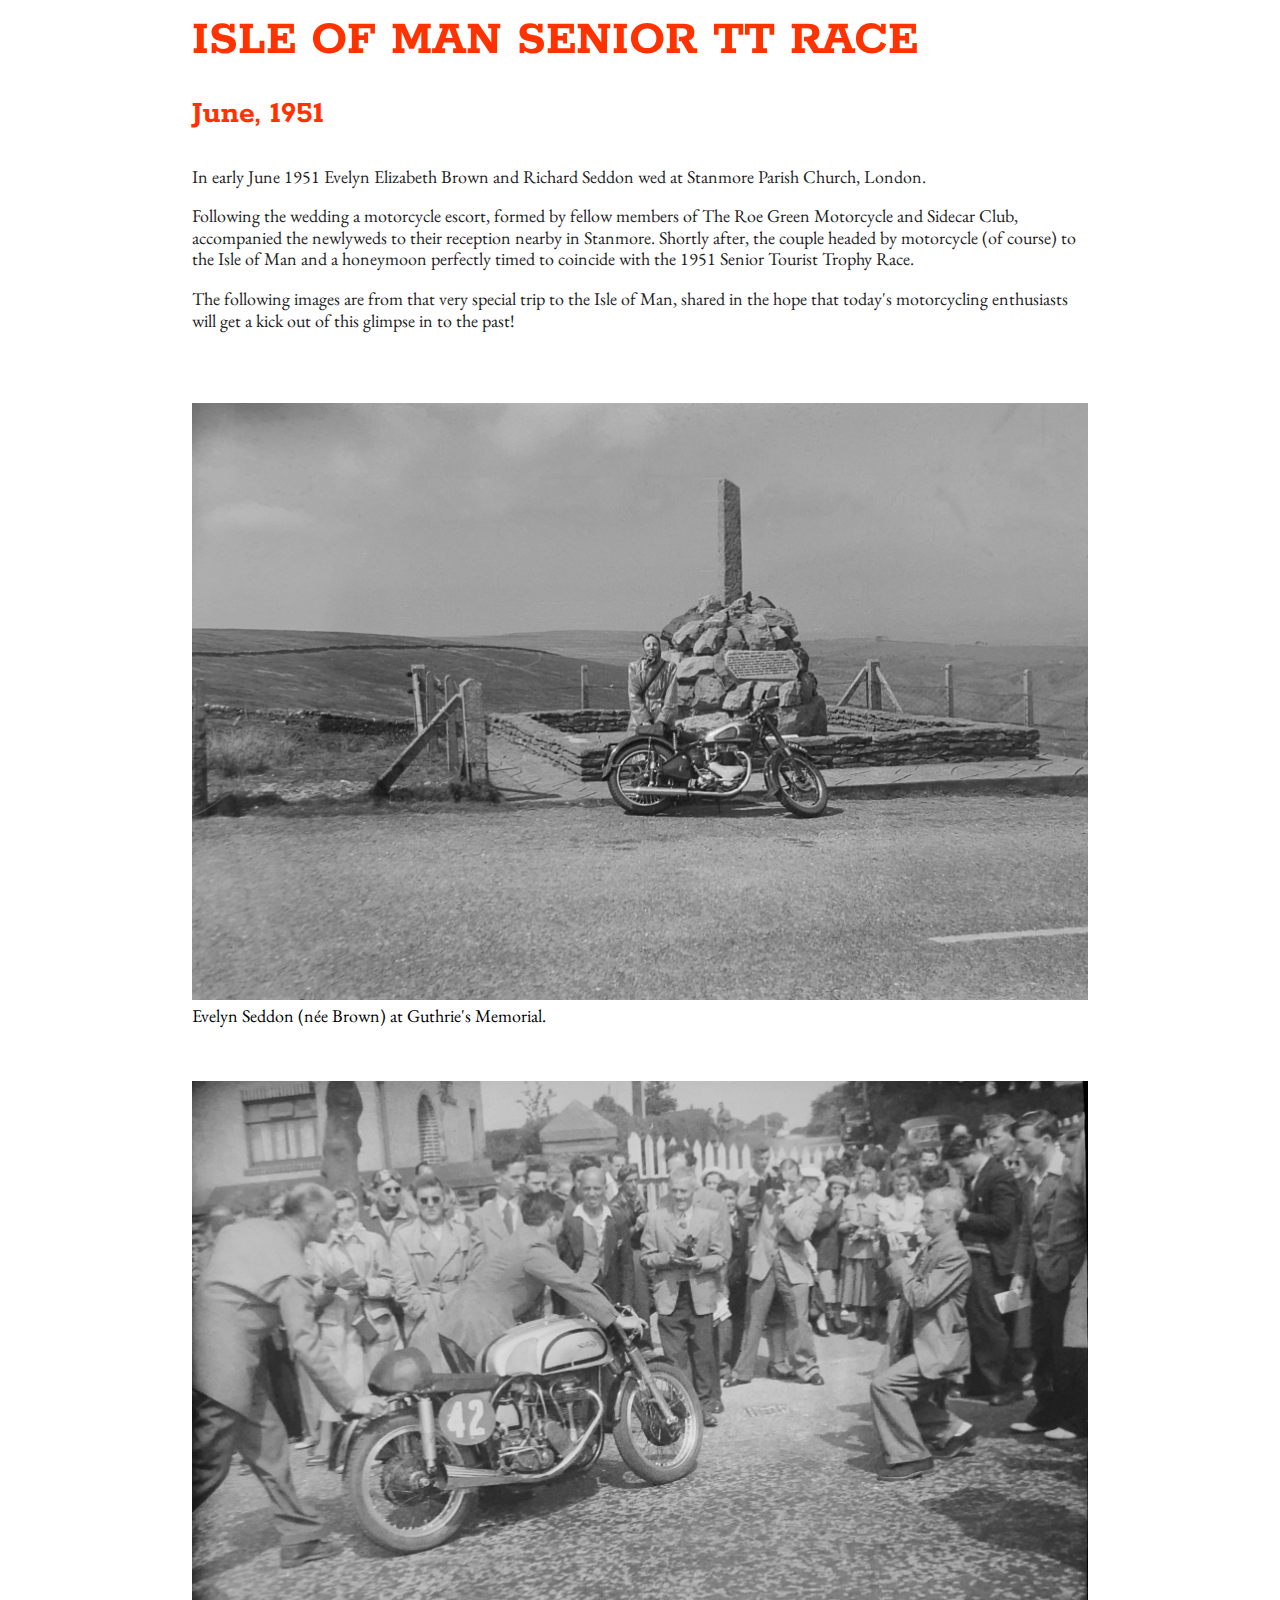
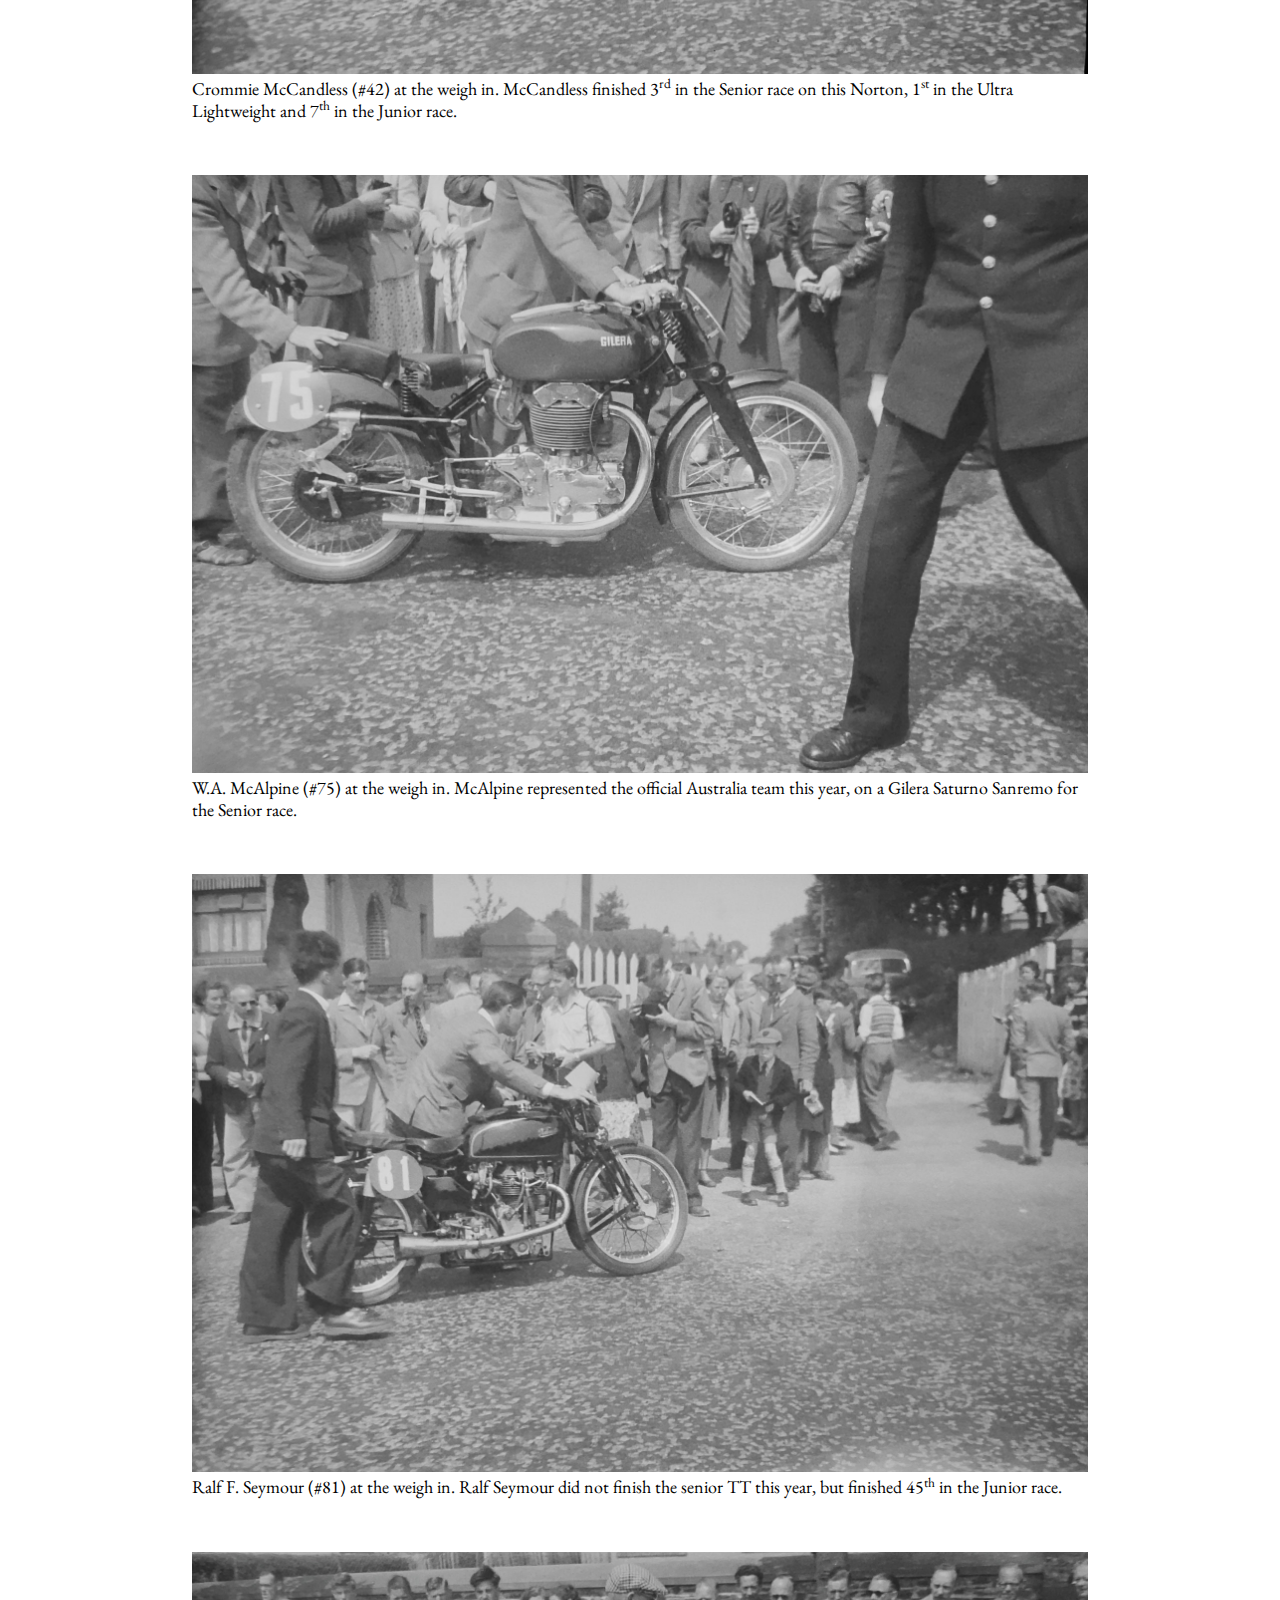
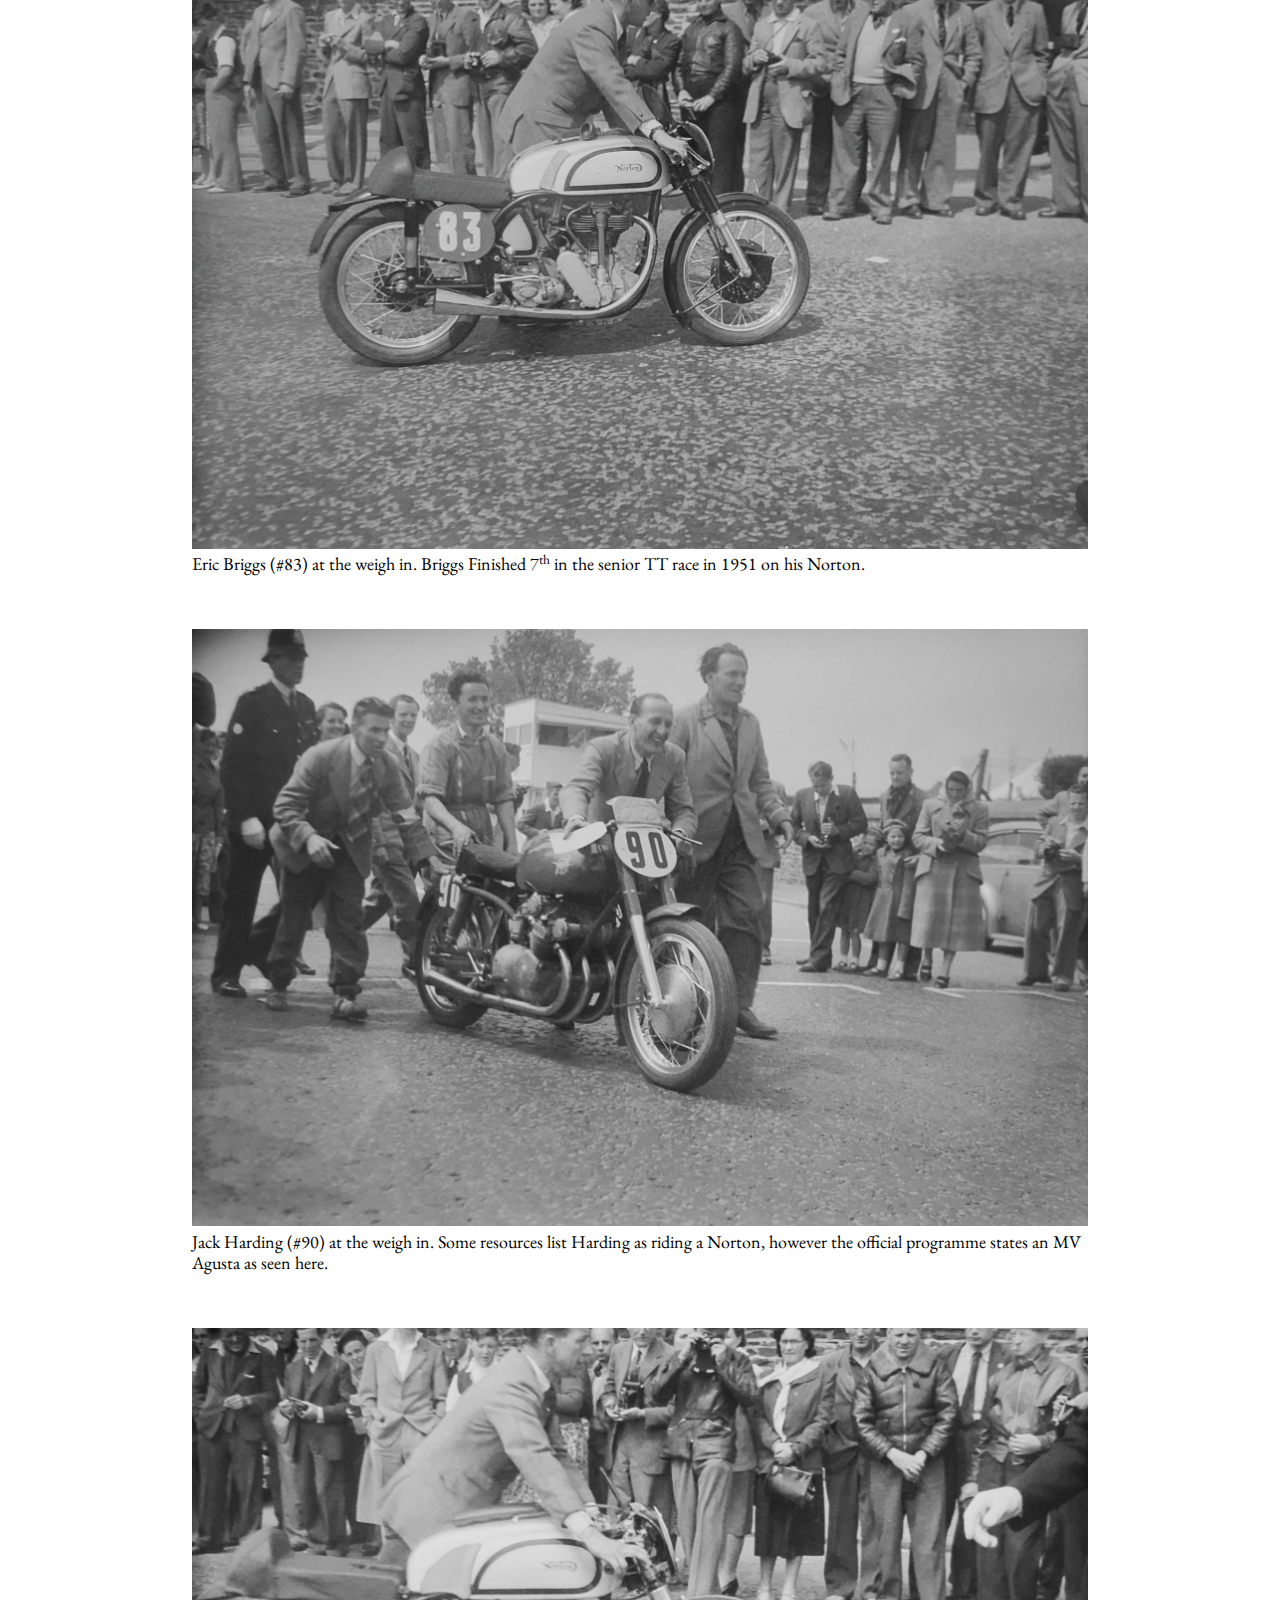
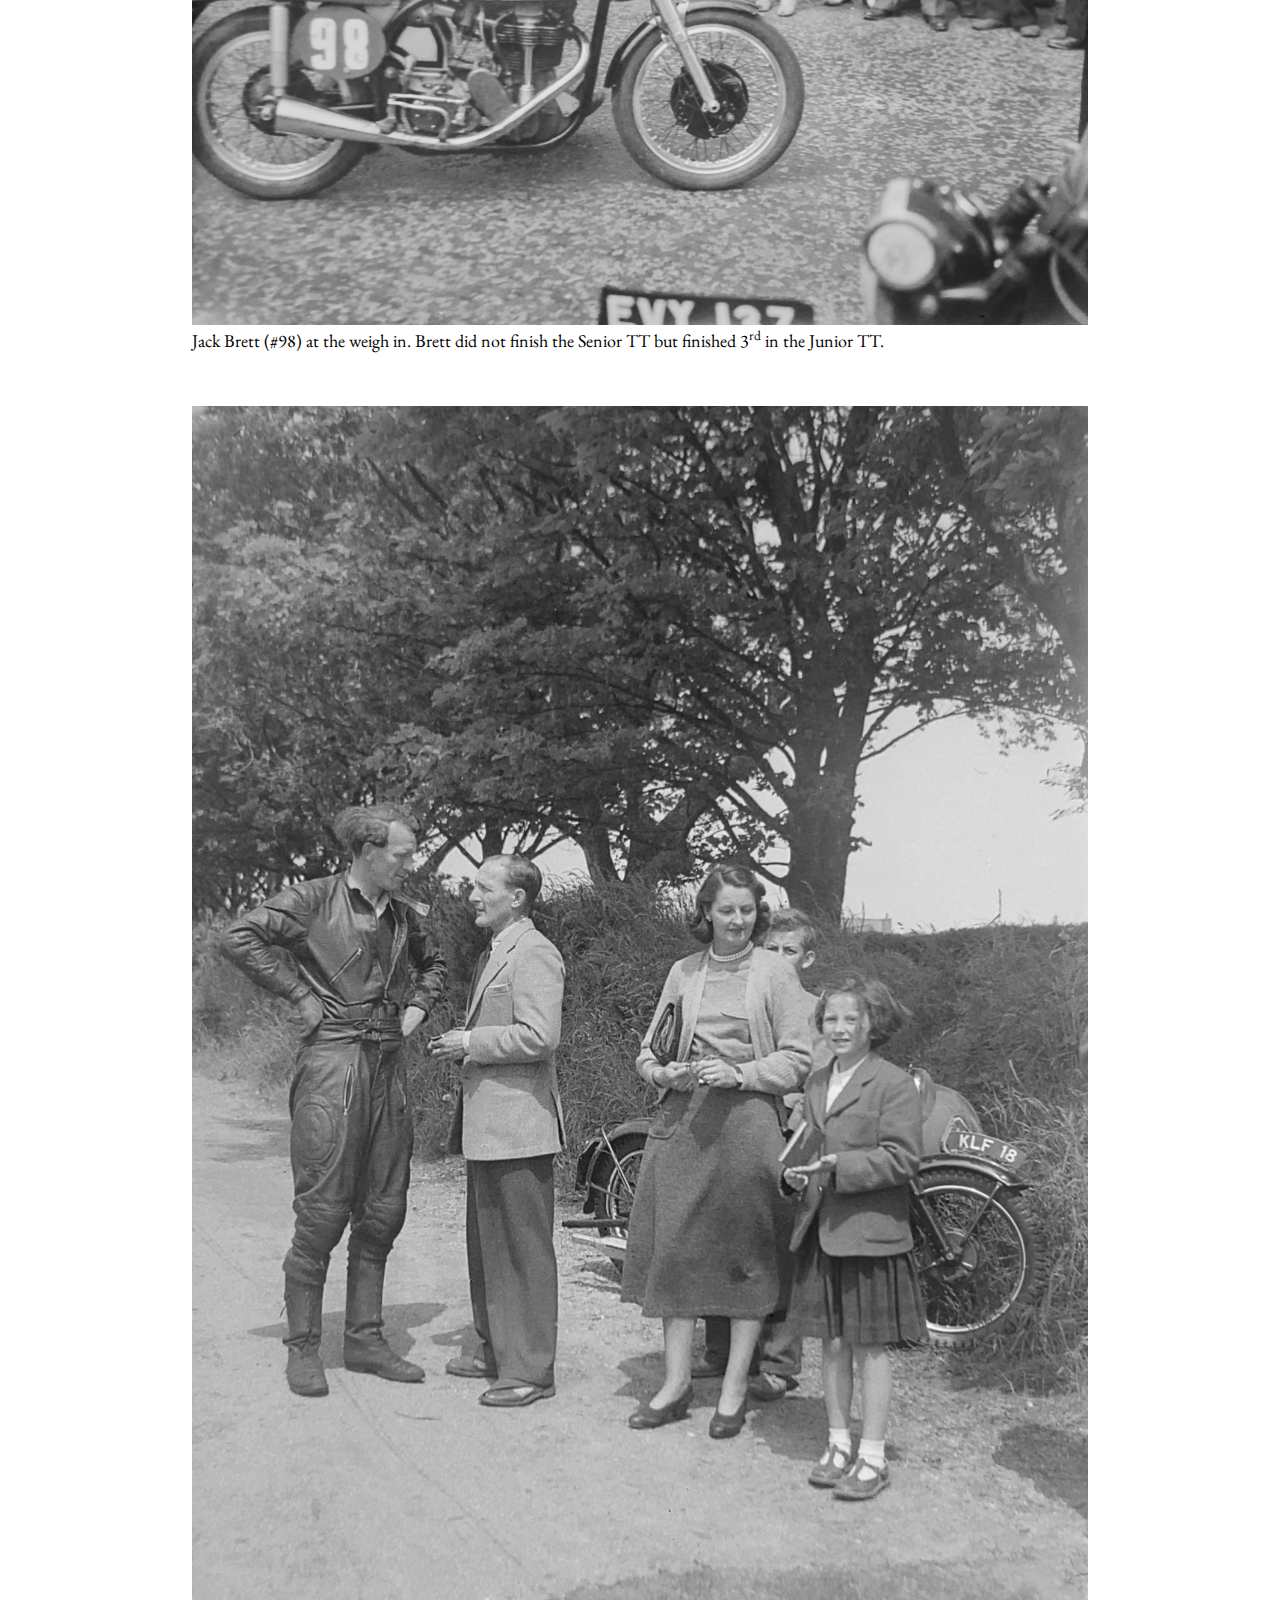
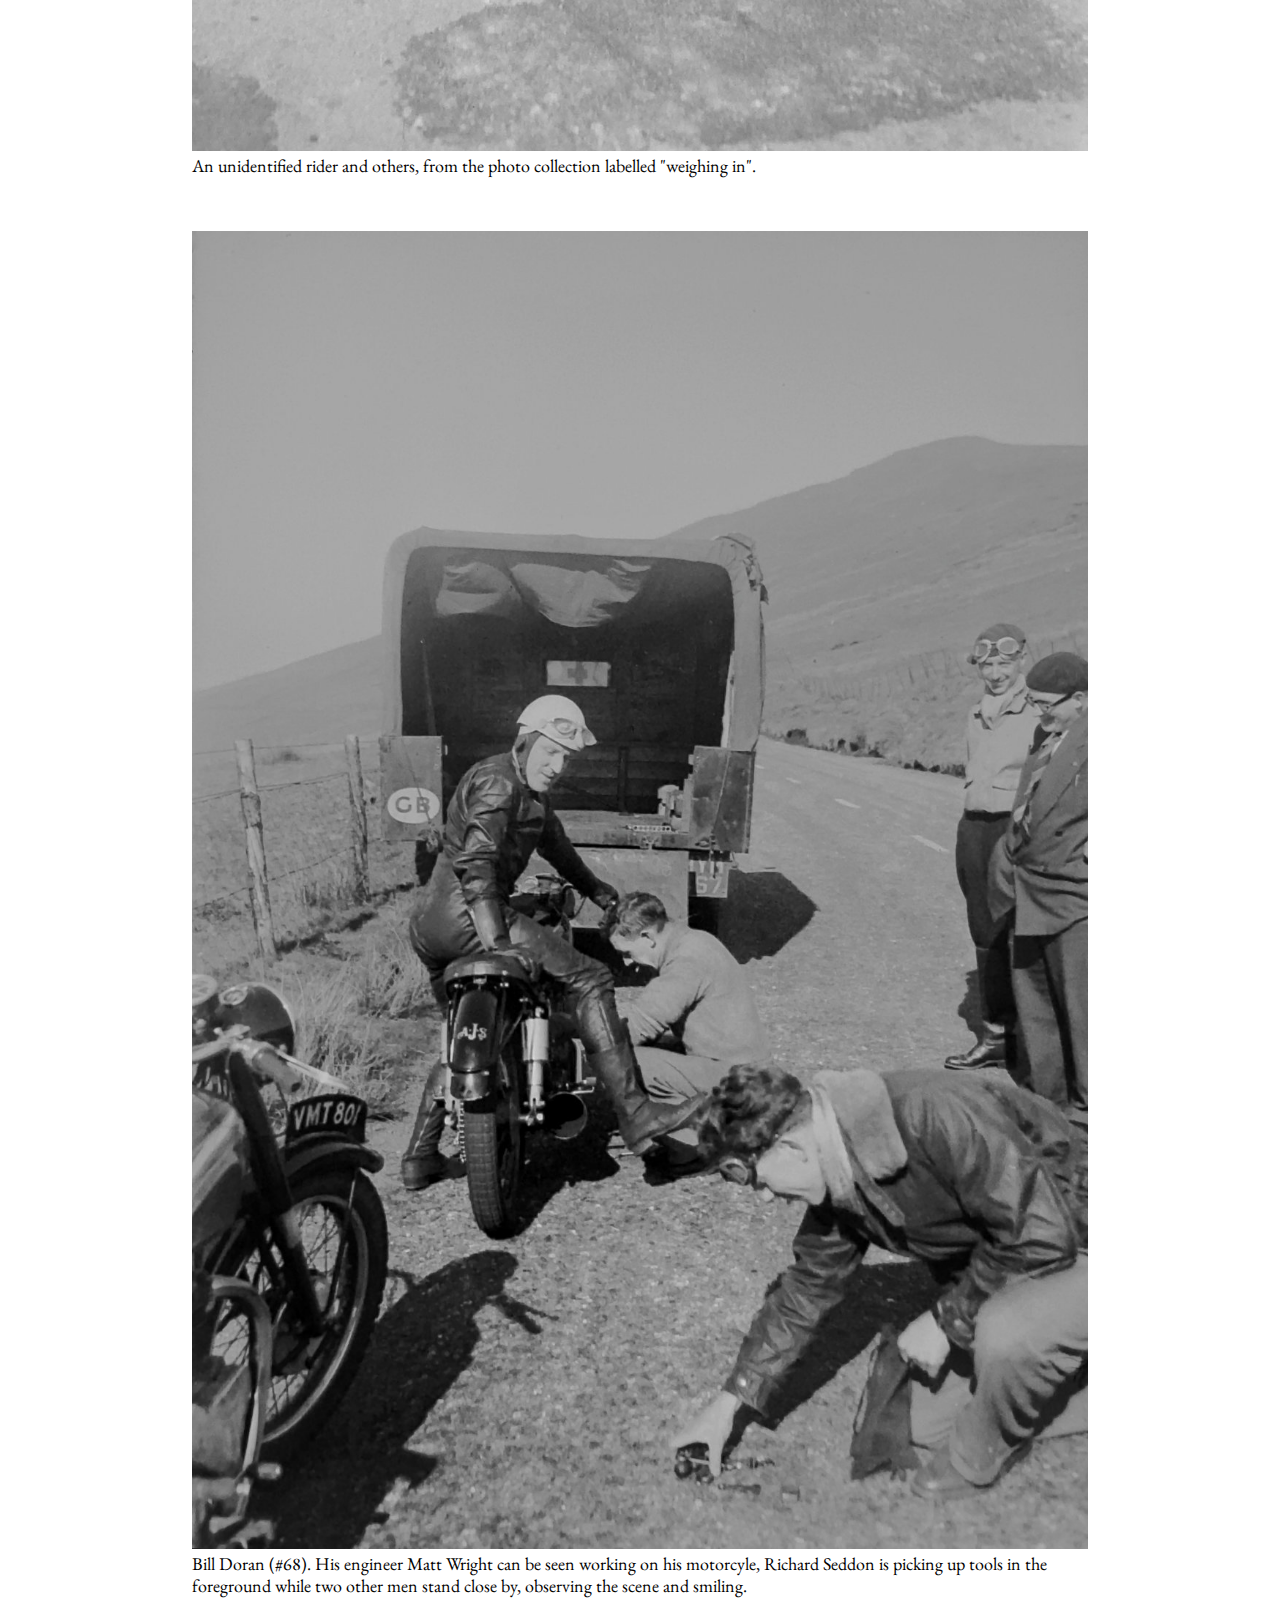
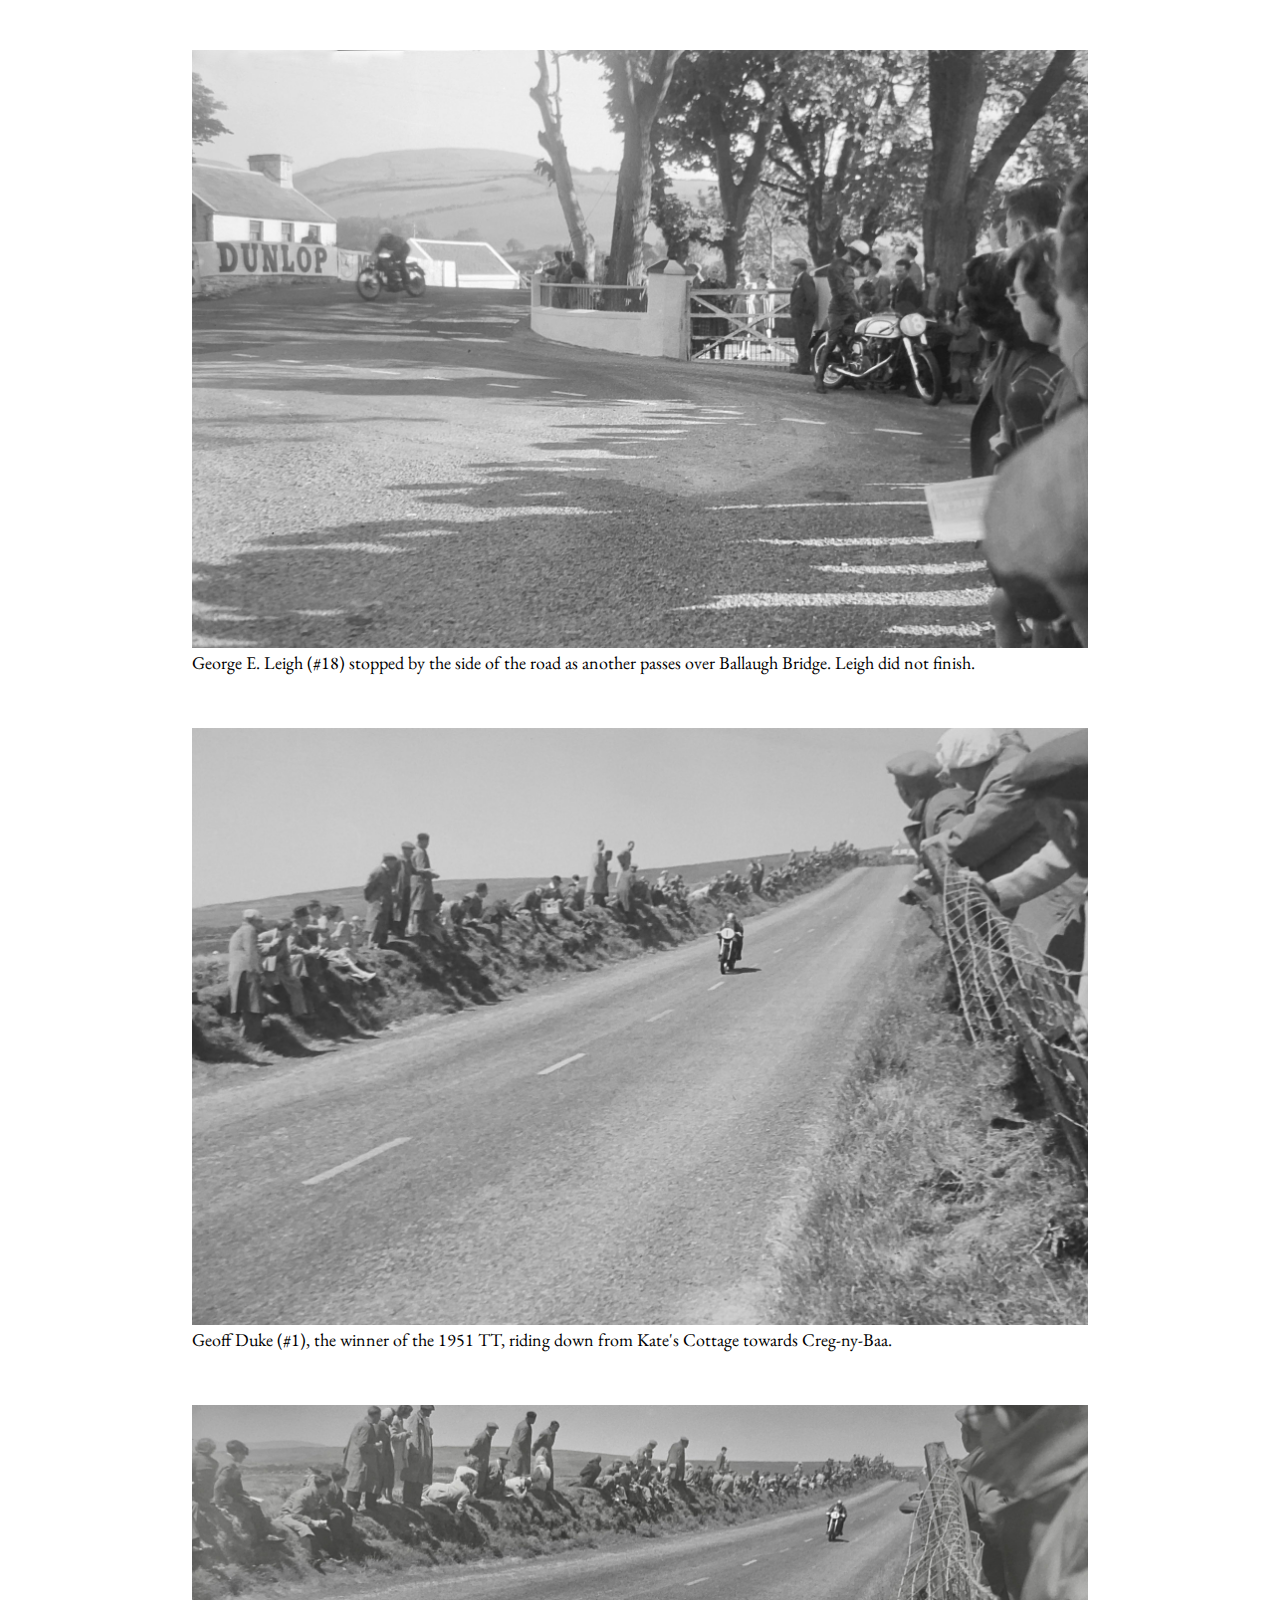
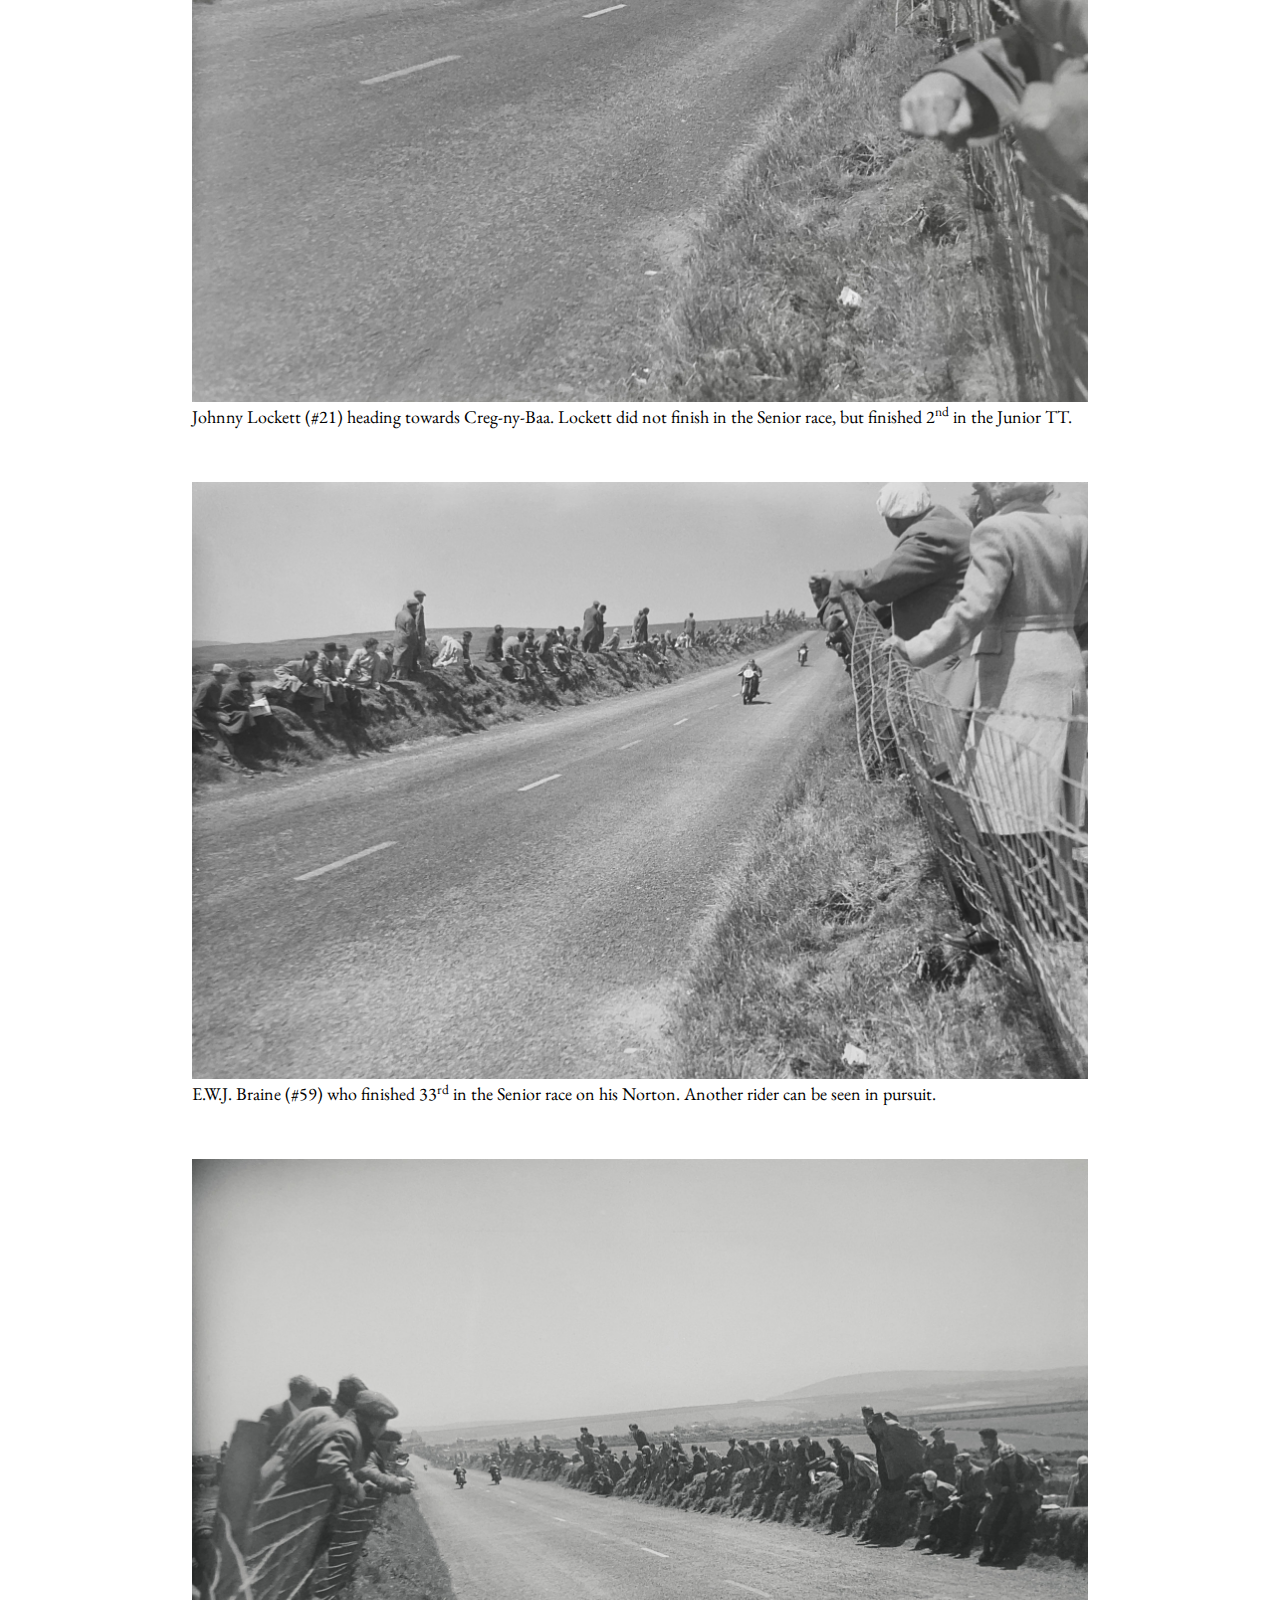
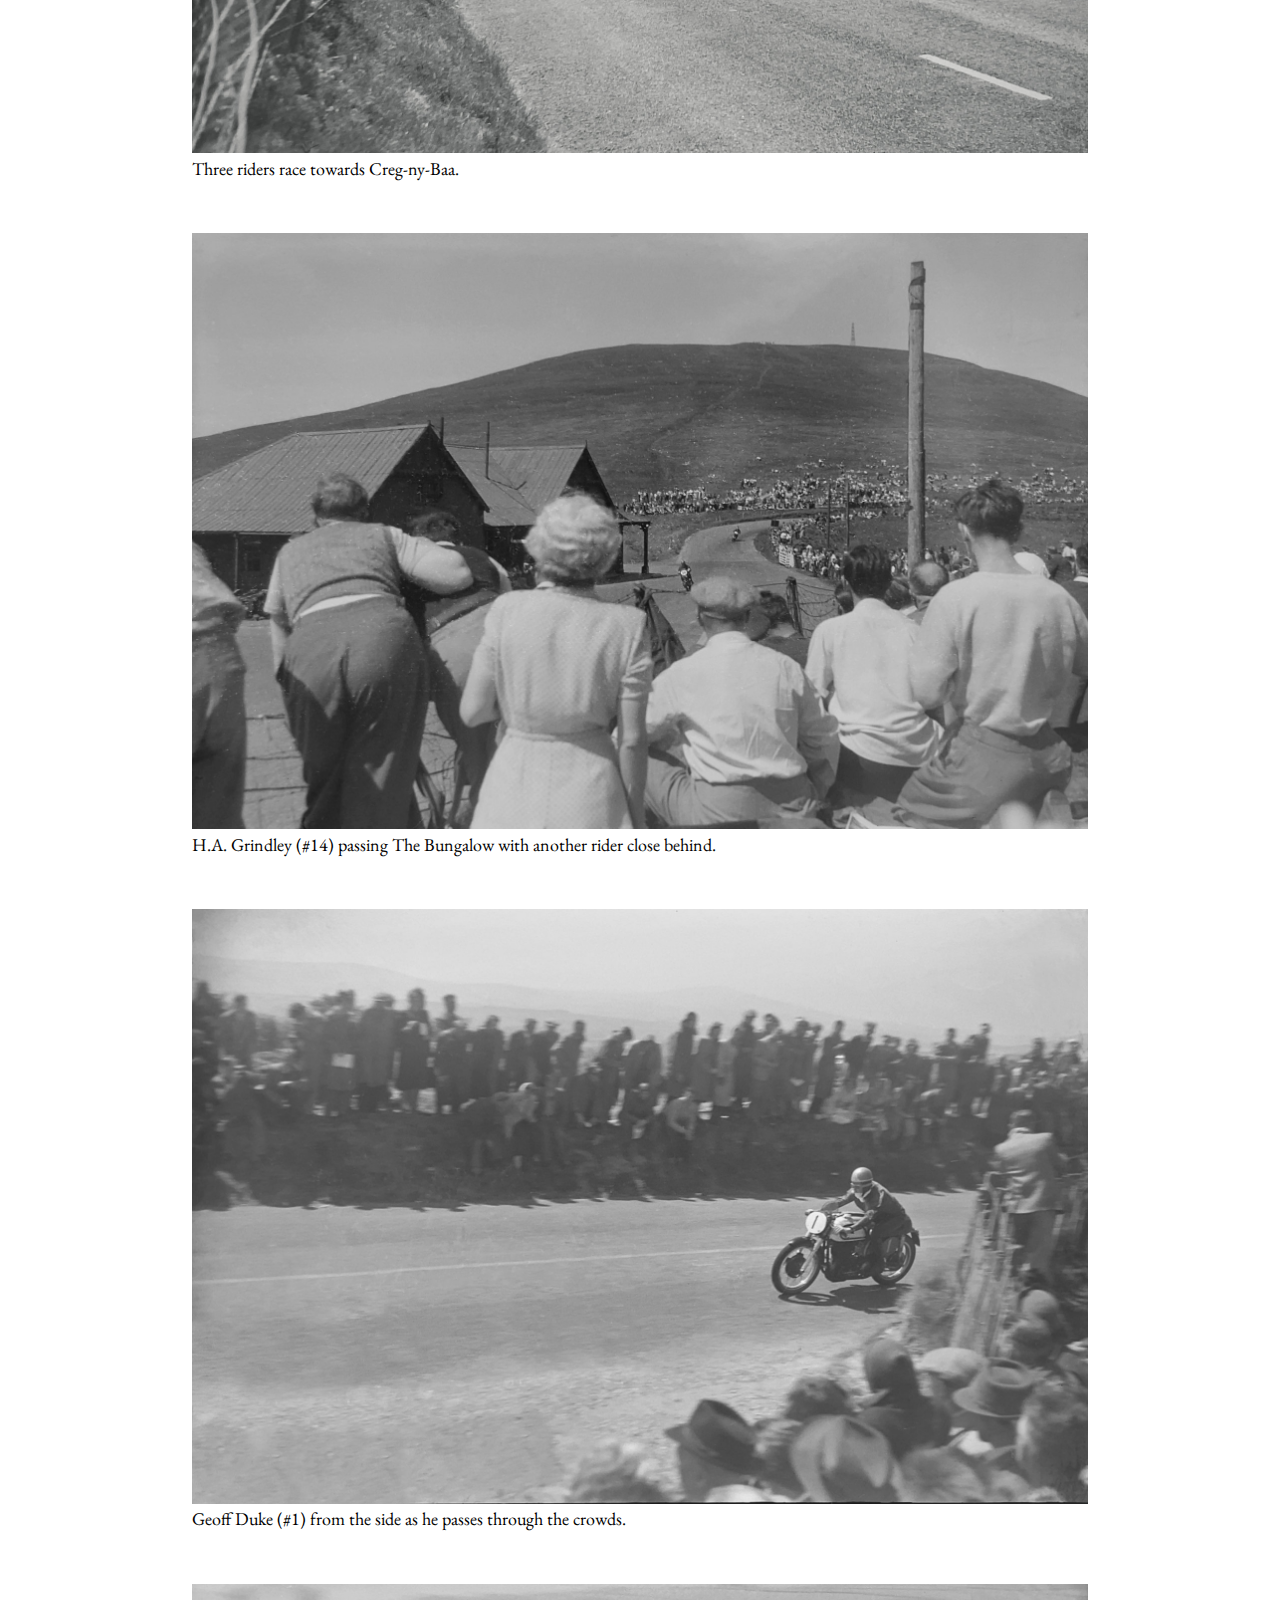
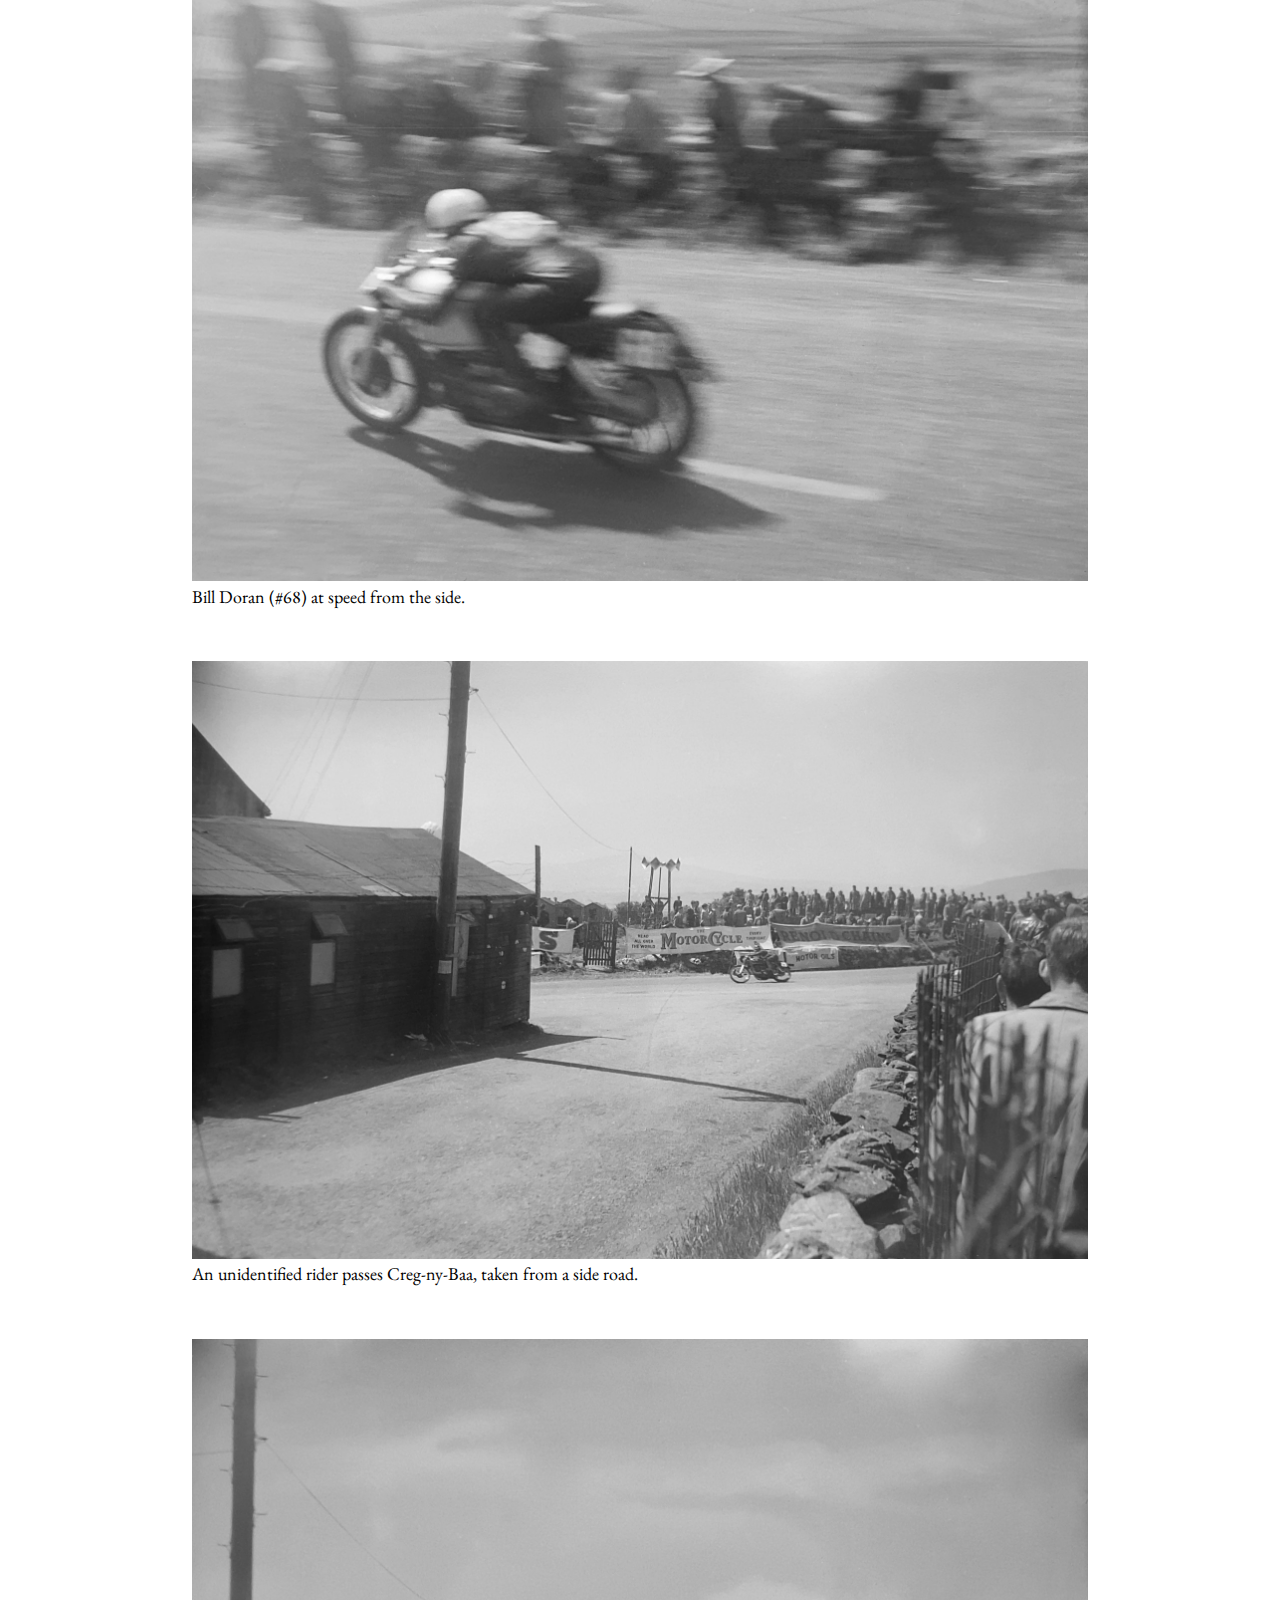
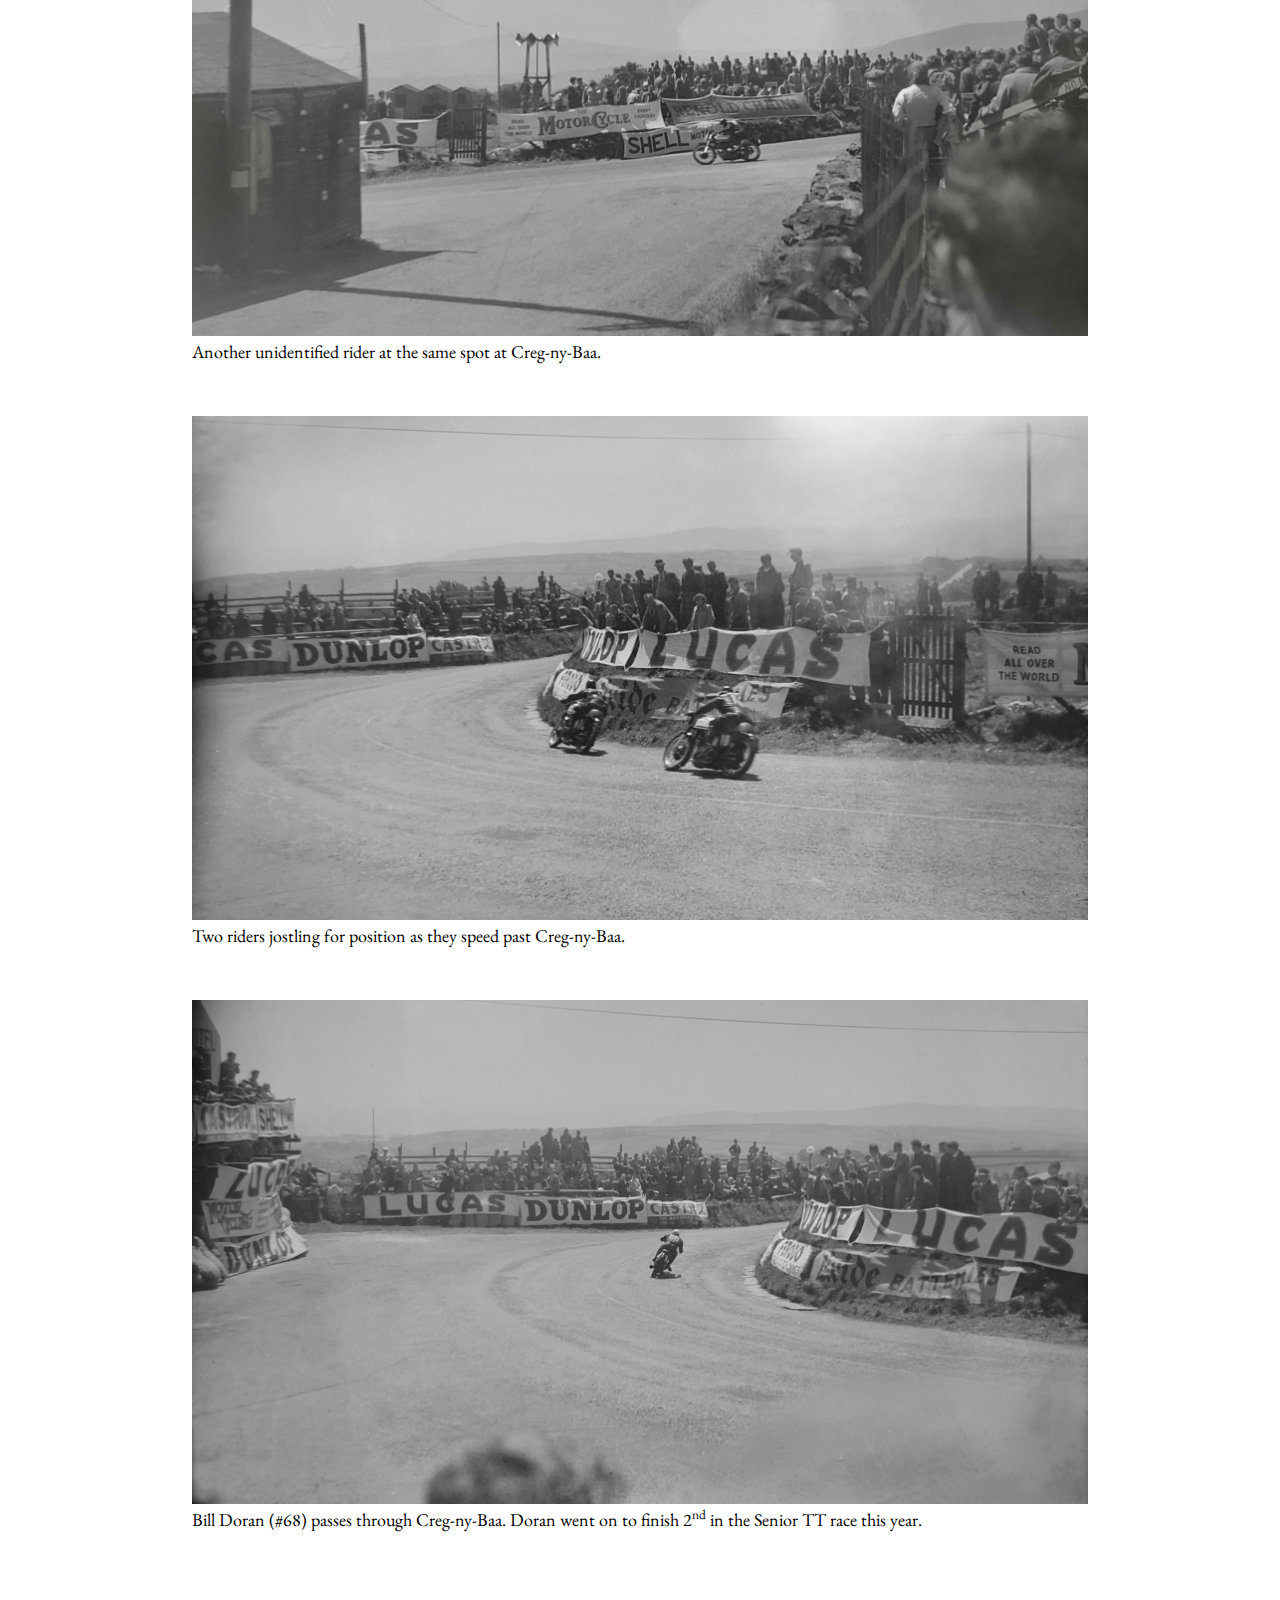
==== commit 56836993: "no message" ====
--- a/index.html
+++ b/index.html
@@ -79,7 +79,7 @@
             images/weigh_81.jpg 1200w"
     sizes="(max-width: 900px) 0, 600px"
     alt="Ralf F. Seymour (#81) at the weigh in" height="600" width="900" /></a>
-      <figcaption>Ralf F. Seymour (#81) at the weigh in. Ralf Seymour did not finish the senior TT this year, and 45<sup>th</sup> in the Junior race.</figcaption>
+      <figcaption>Ralf F. Seymour (#81) at the weigh in. Ralf Seymour did not finish the senior TT this year, but finished 45<sup>th</sup> in the Junior race.</figcaption>
       </figure>
 
       <figure>
@@ -90,7 +90,7 @@
             images/weigh_83.jpg 1200w"
     sizes="(max-width: 900px) 0, 600px"
     alt="Eric Briggs (#83) at the weigh in" height="600" width="900" /></a>
-      <figcaption>Eric Briggs (#83) at the weigh in. Briggs Finished 7<sup>th</sup> in the senior TT race in 1951 on this Norton.</figcaption>
+      <figcaption>Eric Briggs (#83) at the weigh in. Briggs Finished 7<sup>th</sup> in the senior TT race in 1951 on his Norton.</figcaption>
       </figure>
 
       <figure>
@@ -101,7 +101,7 @@
             images/weigh_90.jpg 1200w"
     sizes="(max-width: 900px) 0, 600px"
     alt="Jack Harding (#90) at the weigh in" height="600" width="900" /></a>
-      <figcaption>Jack Harding (#90) at the weigh in. Online resources list Harding as riding a Norton, however the official programme states an MV Agusta (shown).</figcaption>
+      <figcaption>Jack Harding (#90) at the weigh in. Some resources list Harding as riding a Norton, however the official programme states an MV Agusta as seen here.</figcaption>
       </figure>
 
       <figure>
@@ -134,7 +134,7 @@
             images/doran_seddon.jpg 1200w"
     sizes="(max-width: 900px) 0, 600px"
     alt="Bill Doran (#68), his mechanic working on his motorcyle, Richard Seddon picking up tools in the foreground, and two other men" height="1350" width="900" /></a>
-      <figcaption>Bill Doran (#68), his engineer Matt Wright can be seen working on his motorcyle, Richard Seddon is picking up tools in the foreground while two other men stand close by, observing the scene and smiling.</figcaption>
+      <figcaption>Bill Doran (#68). His engineer Matt Wright can be seen working on his motorcyle, Richard Seddon is picking up tools in the foreground while two other men stand close by, observing the scene and smiling.</figcaption>
       </figure>
 
       <figure>
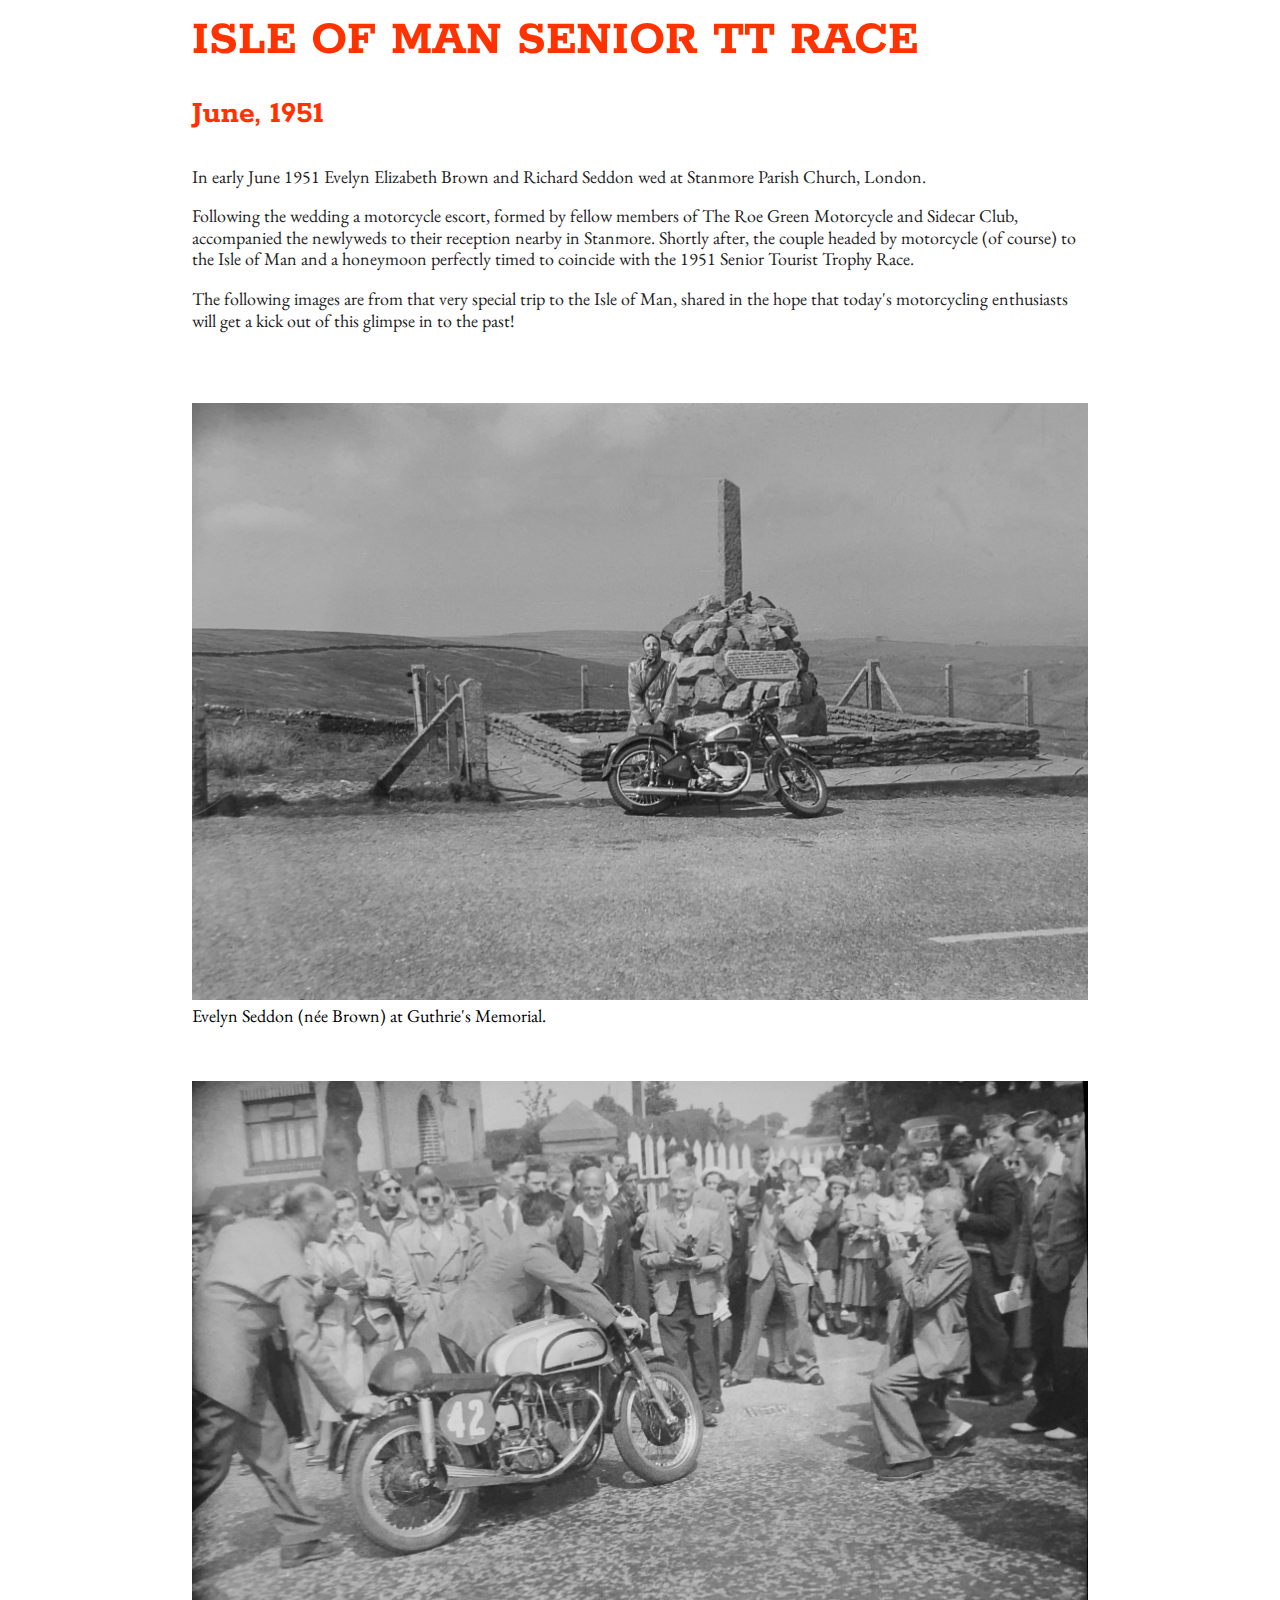
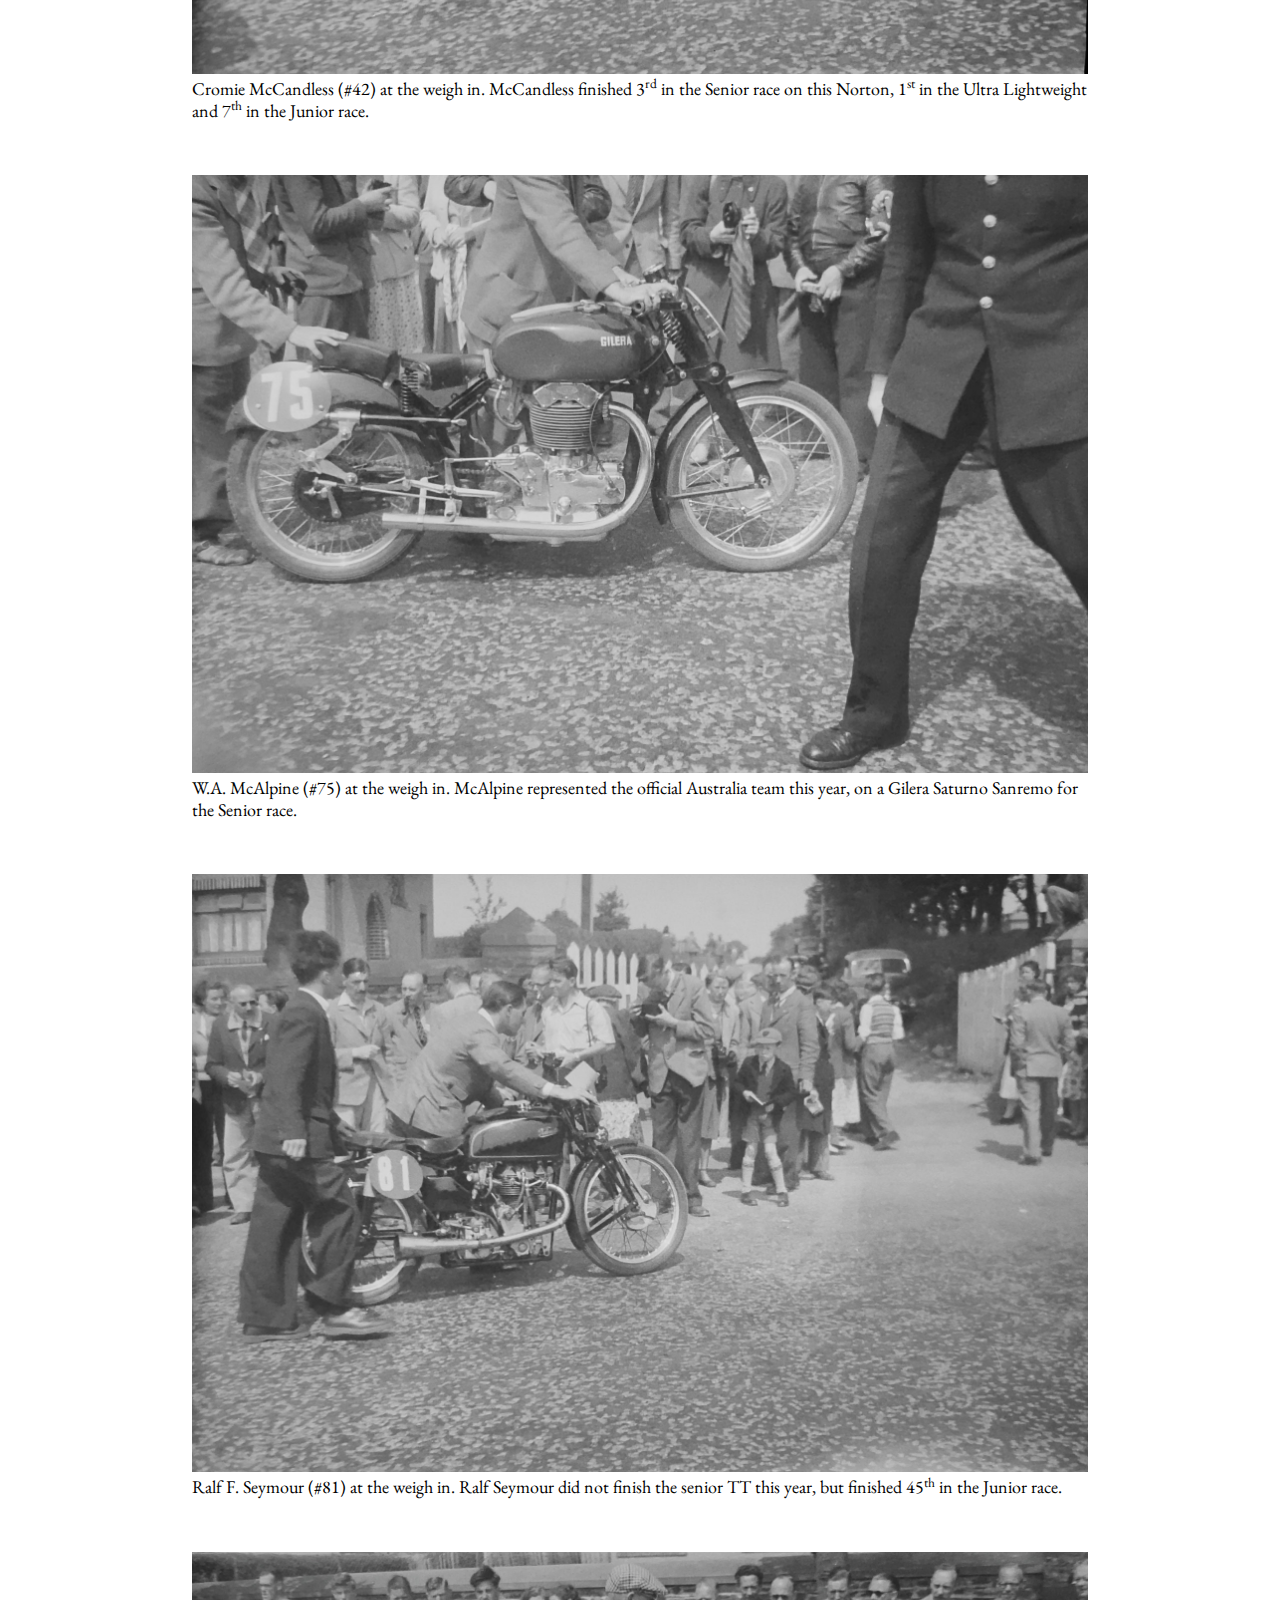
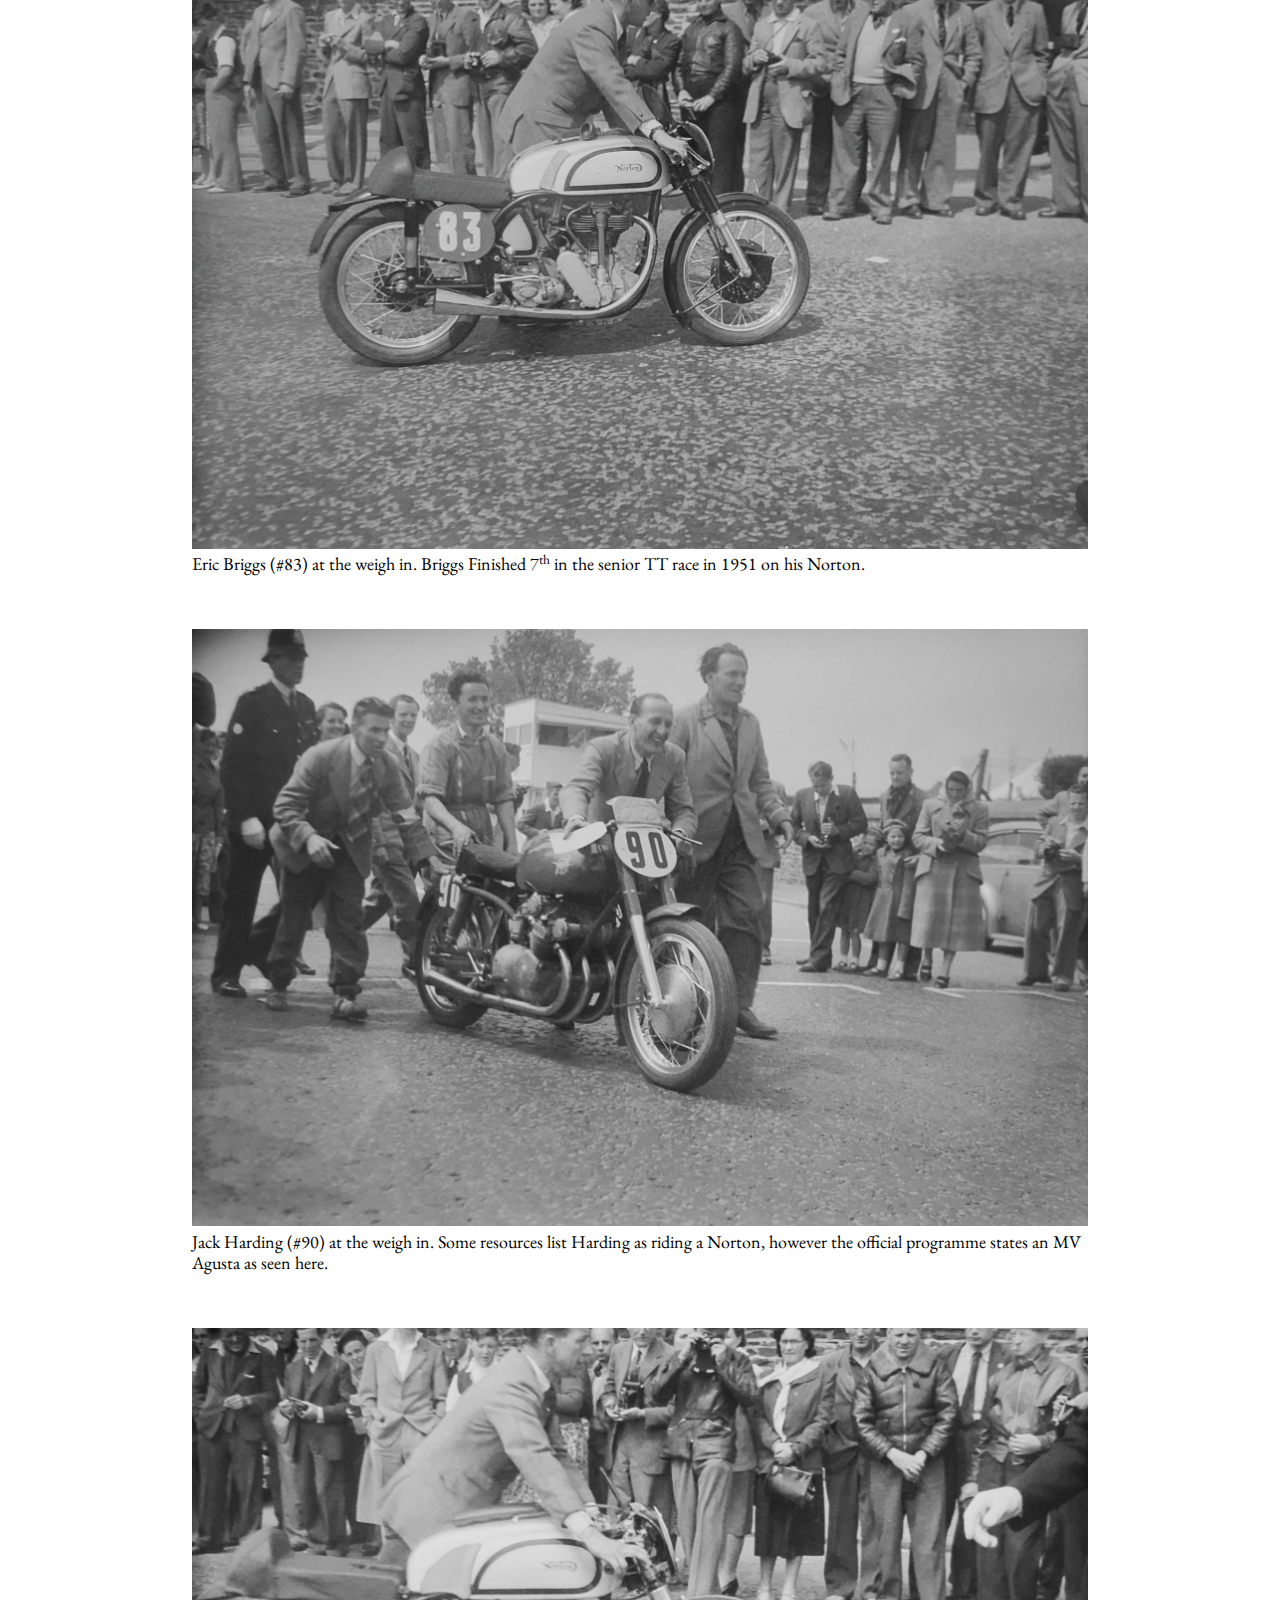
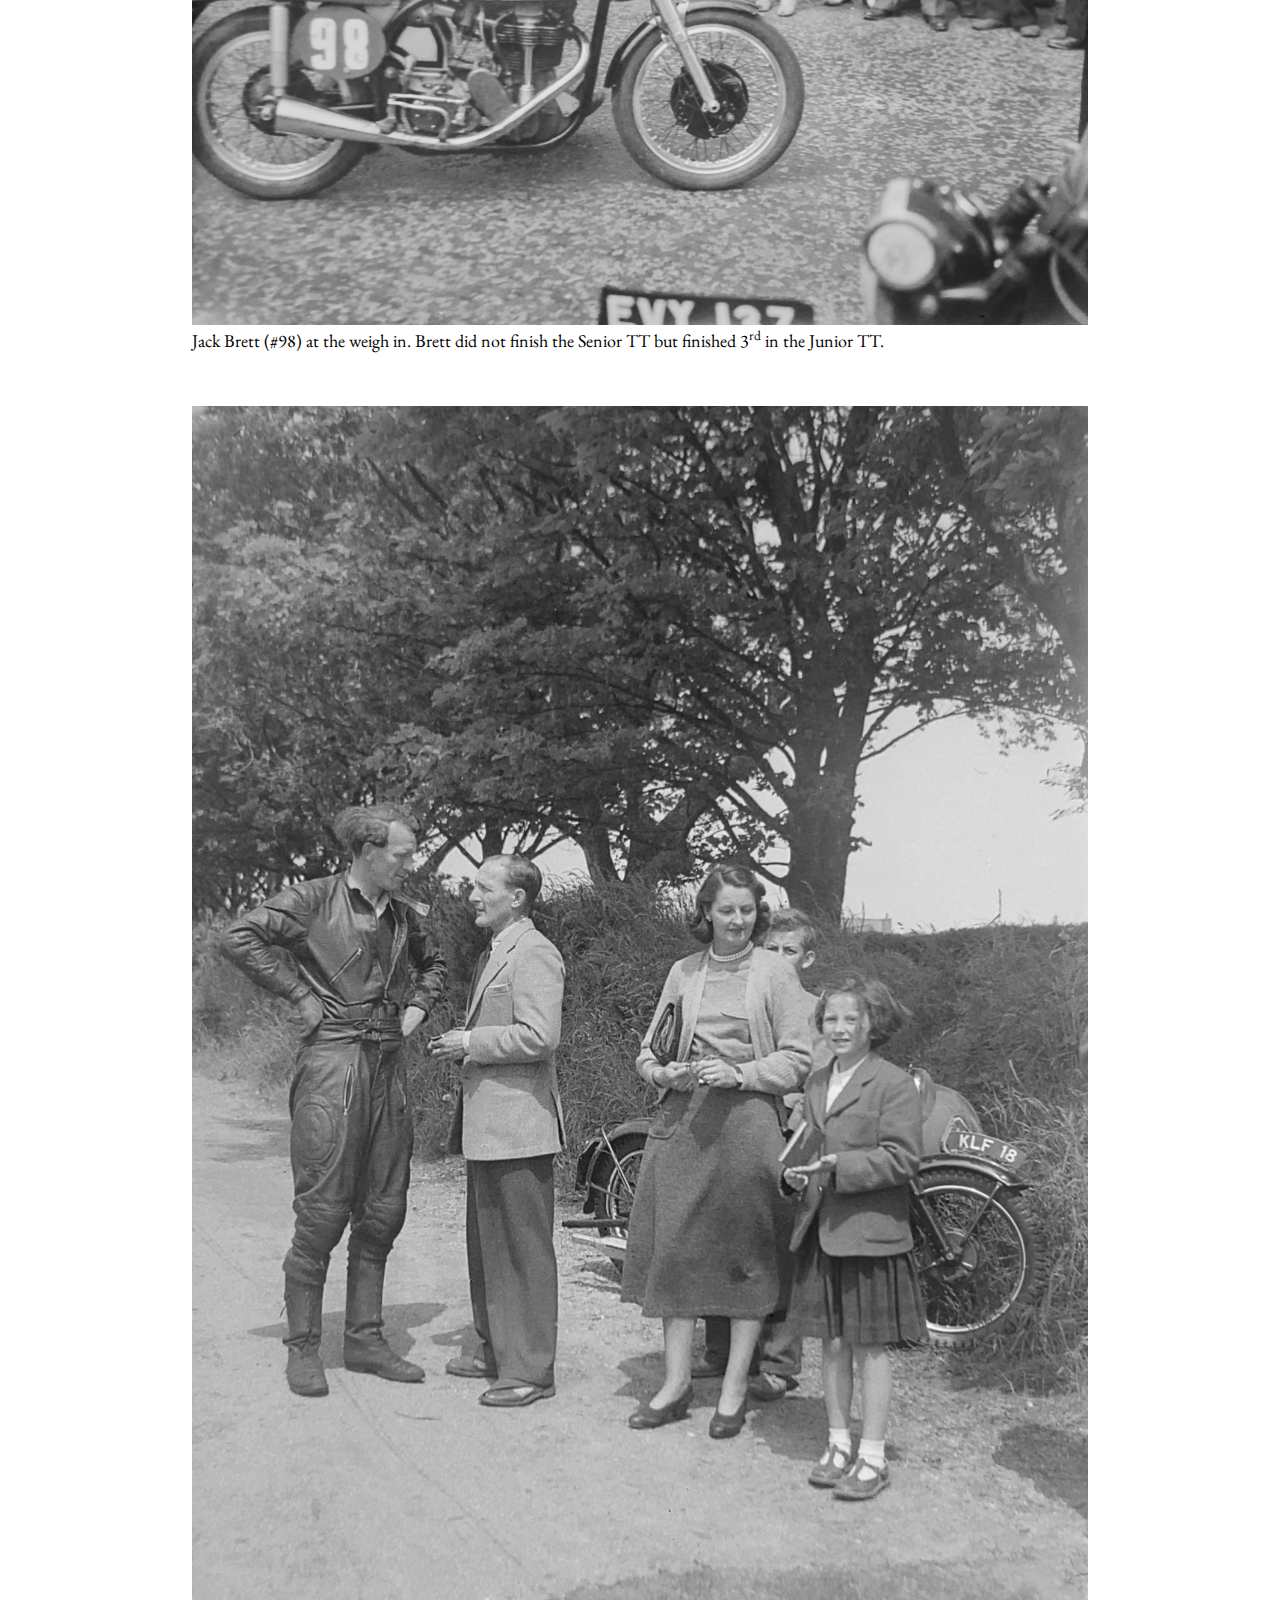
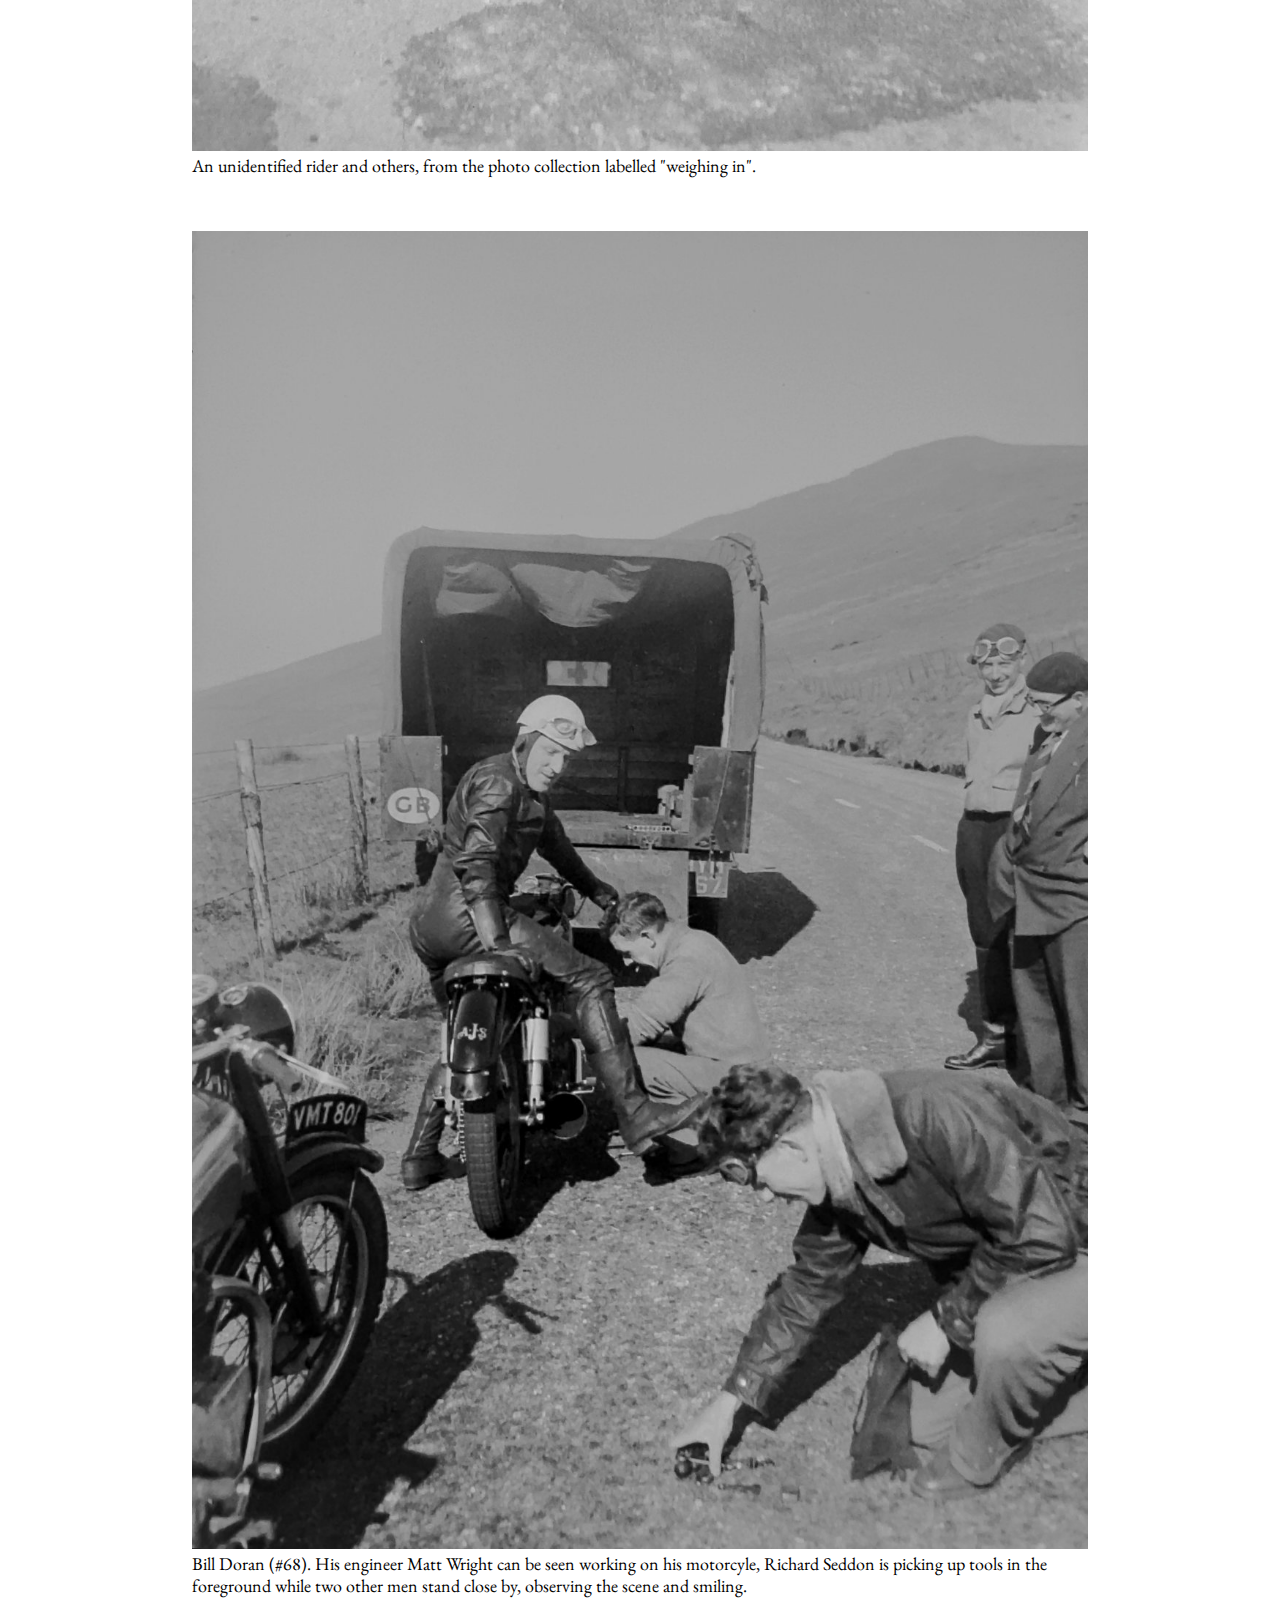
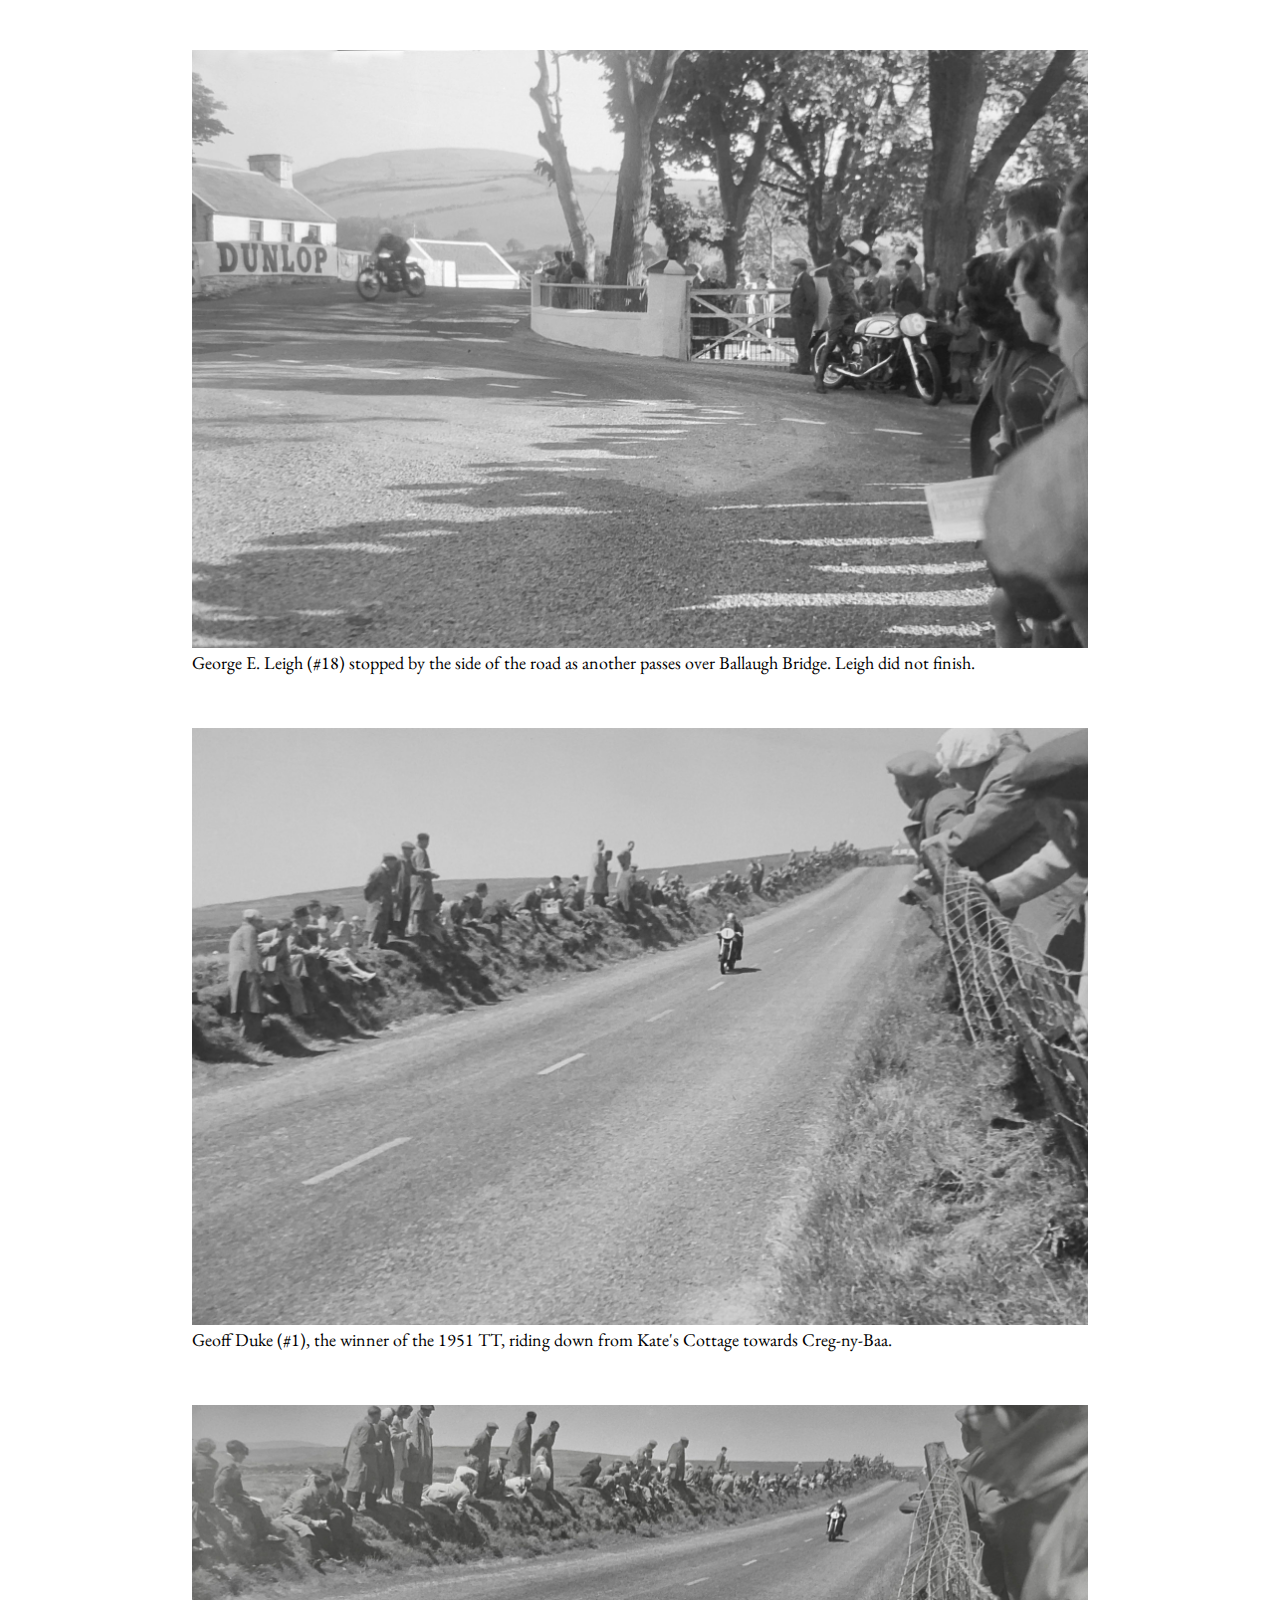
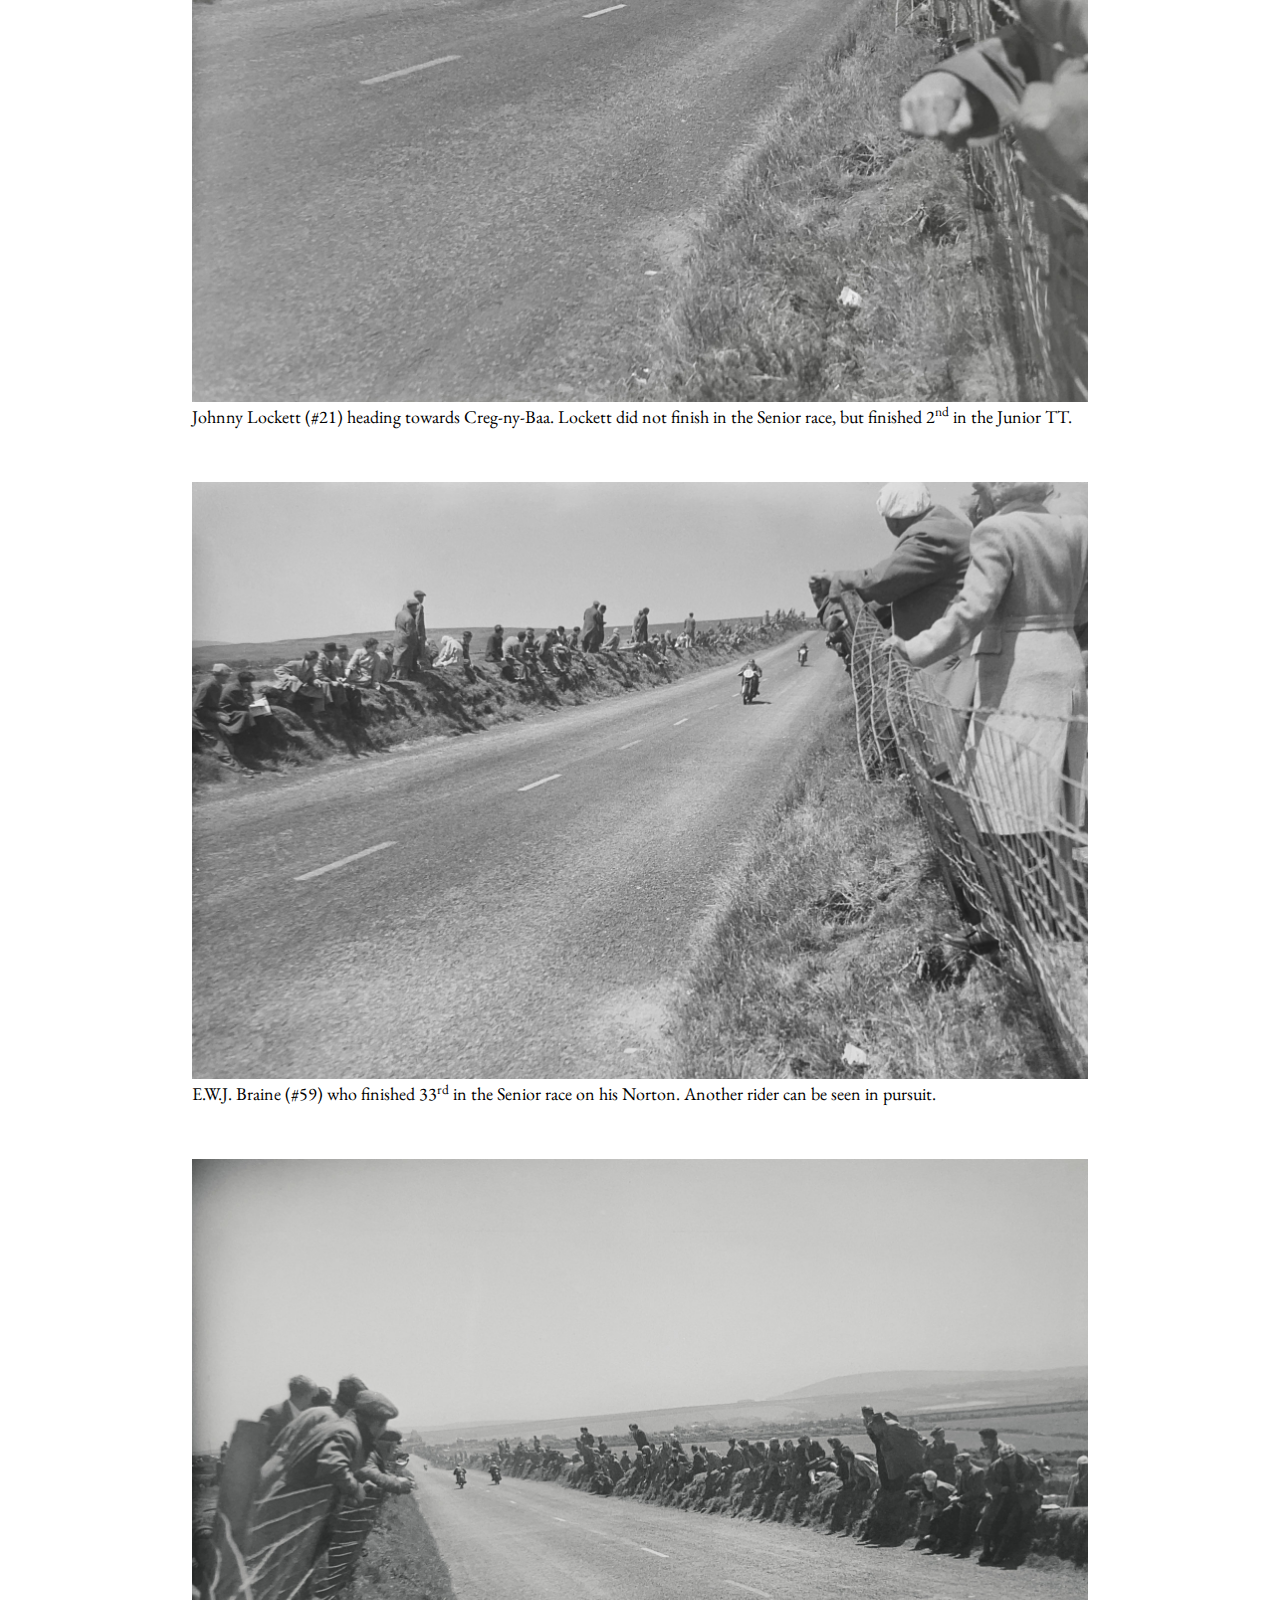
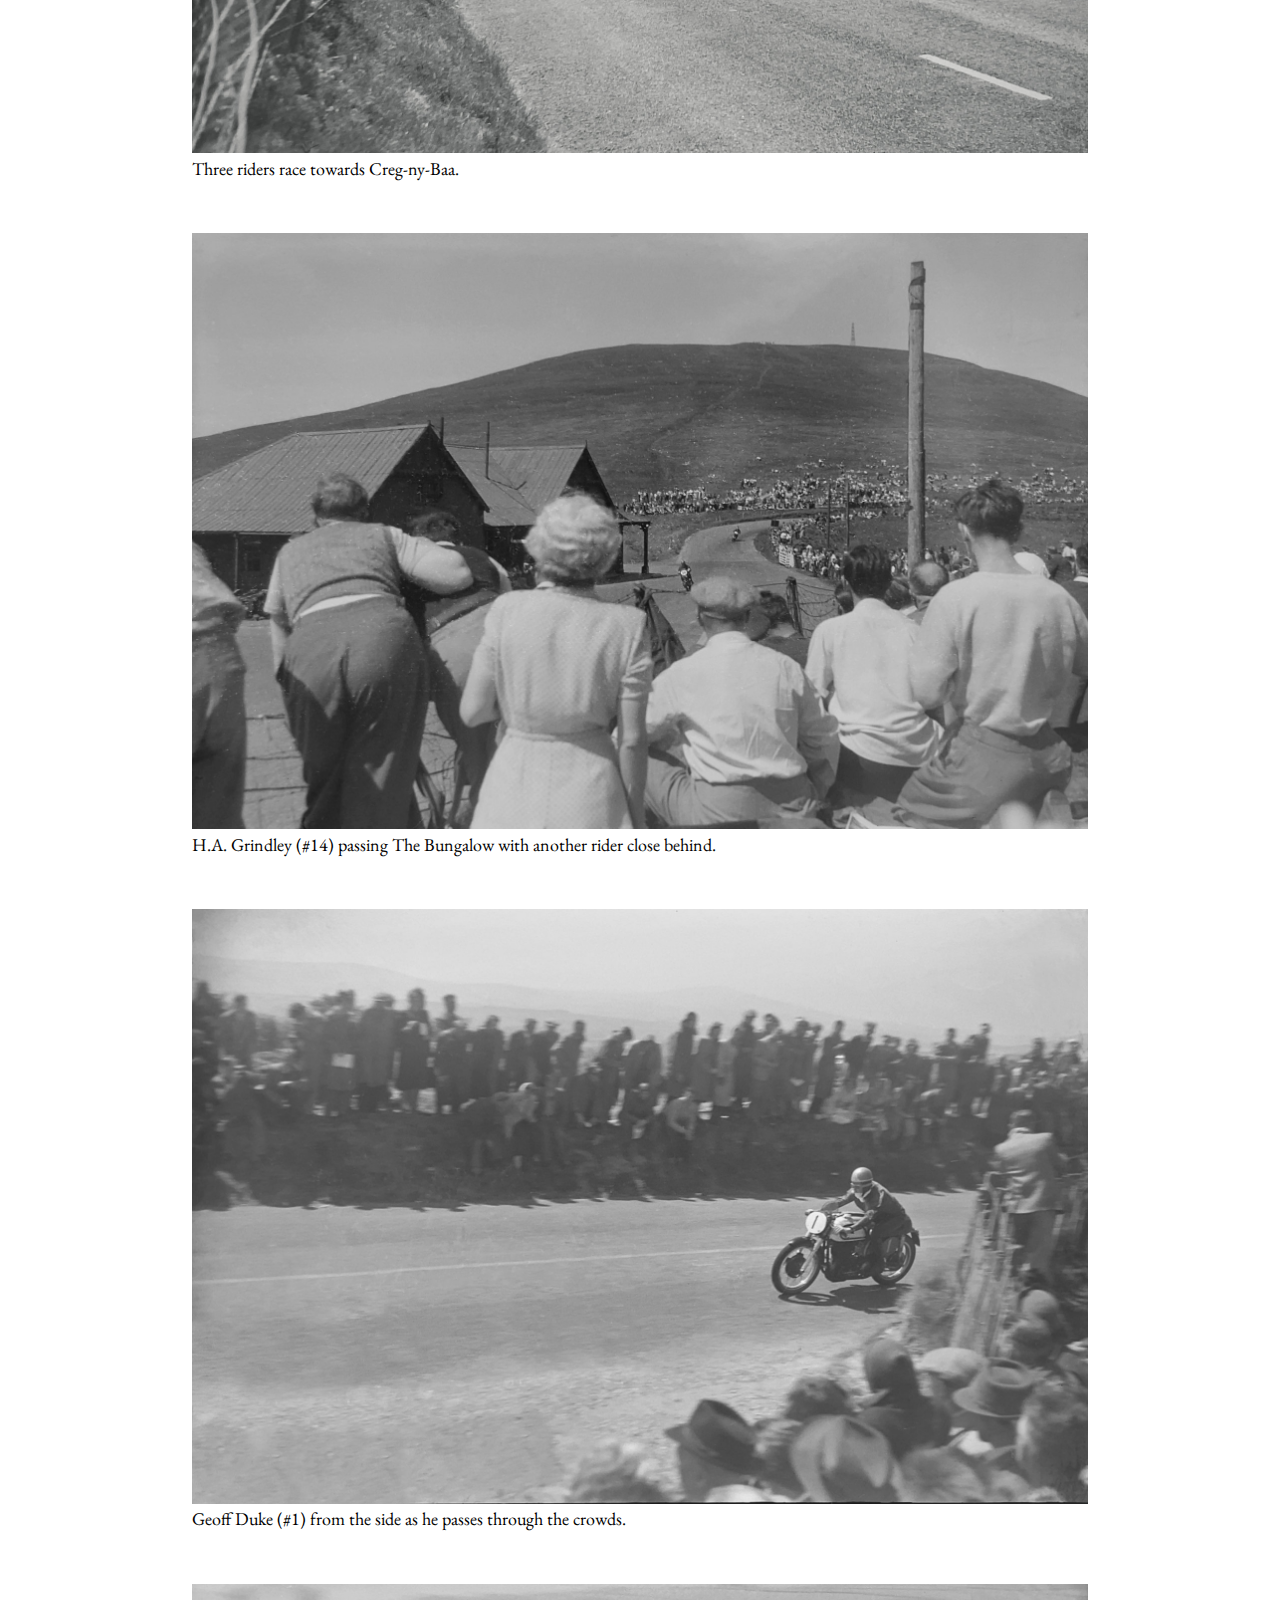
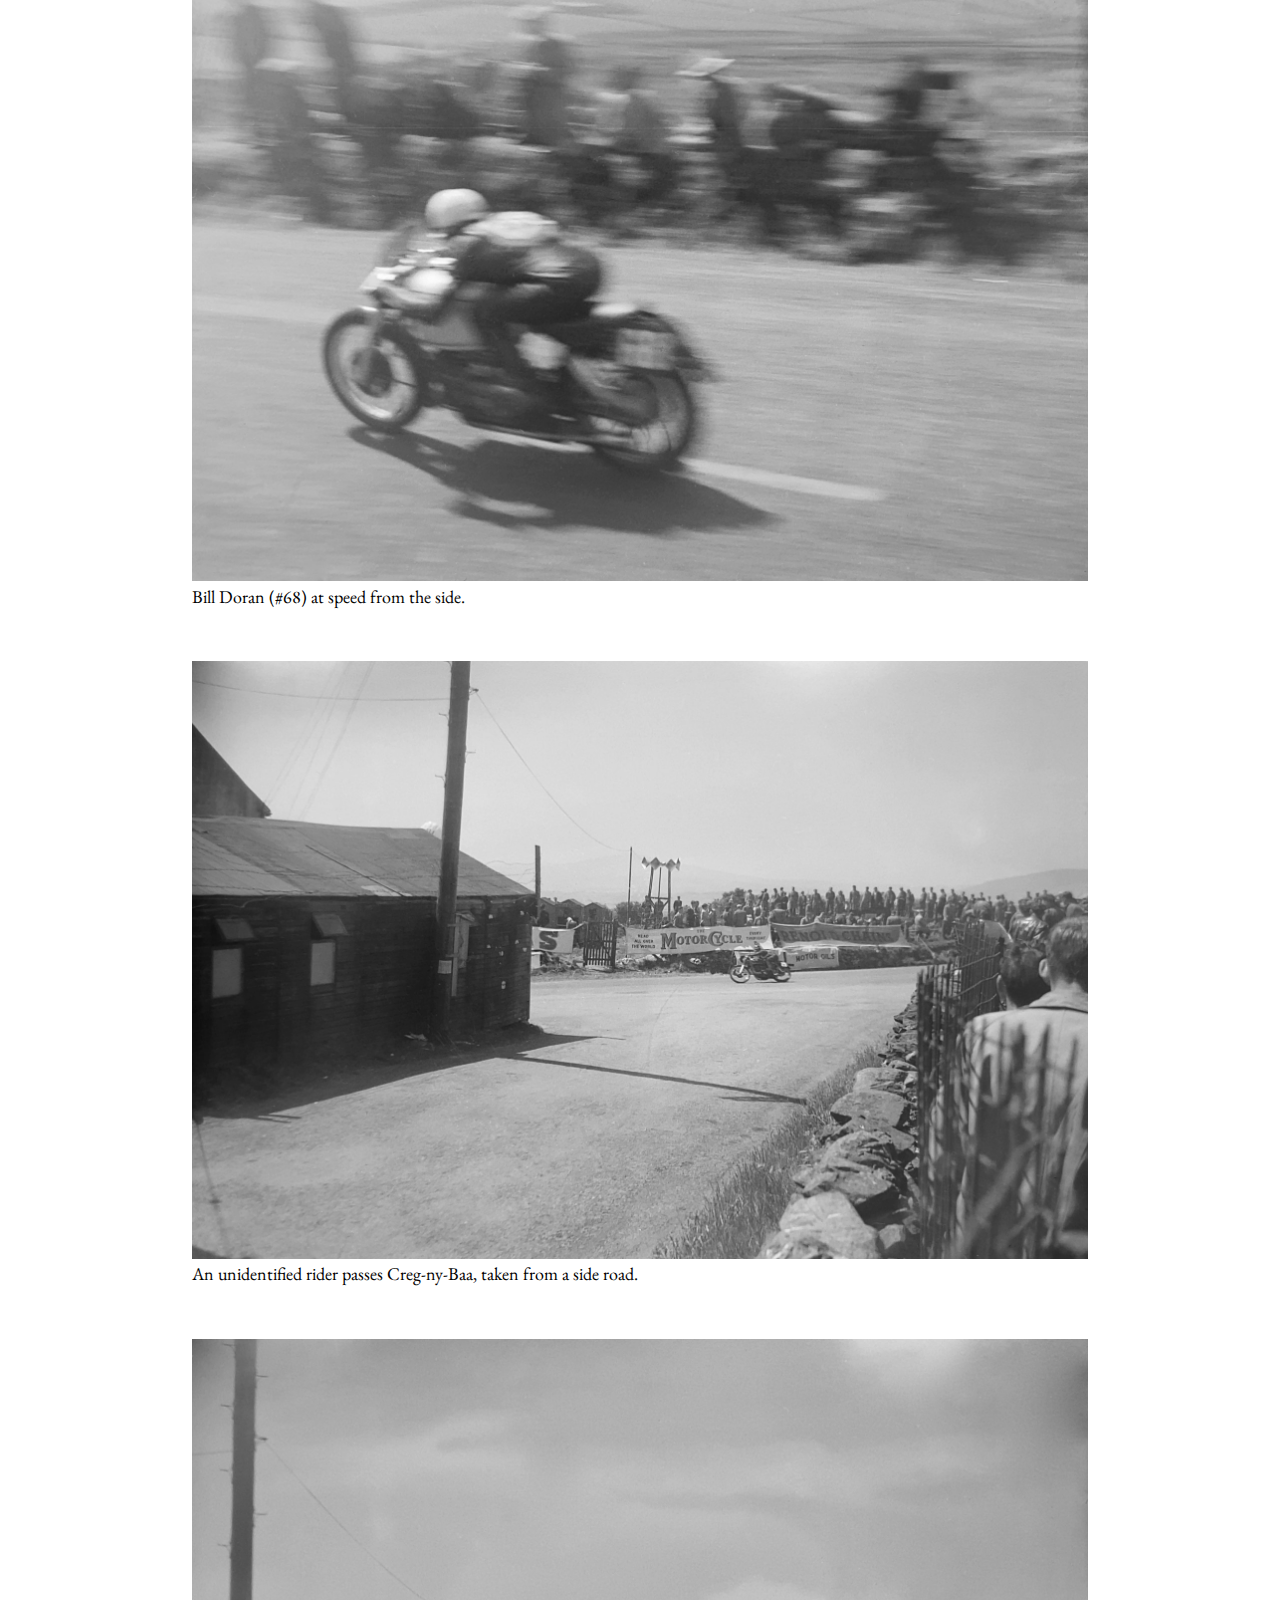
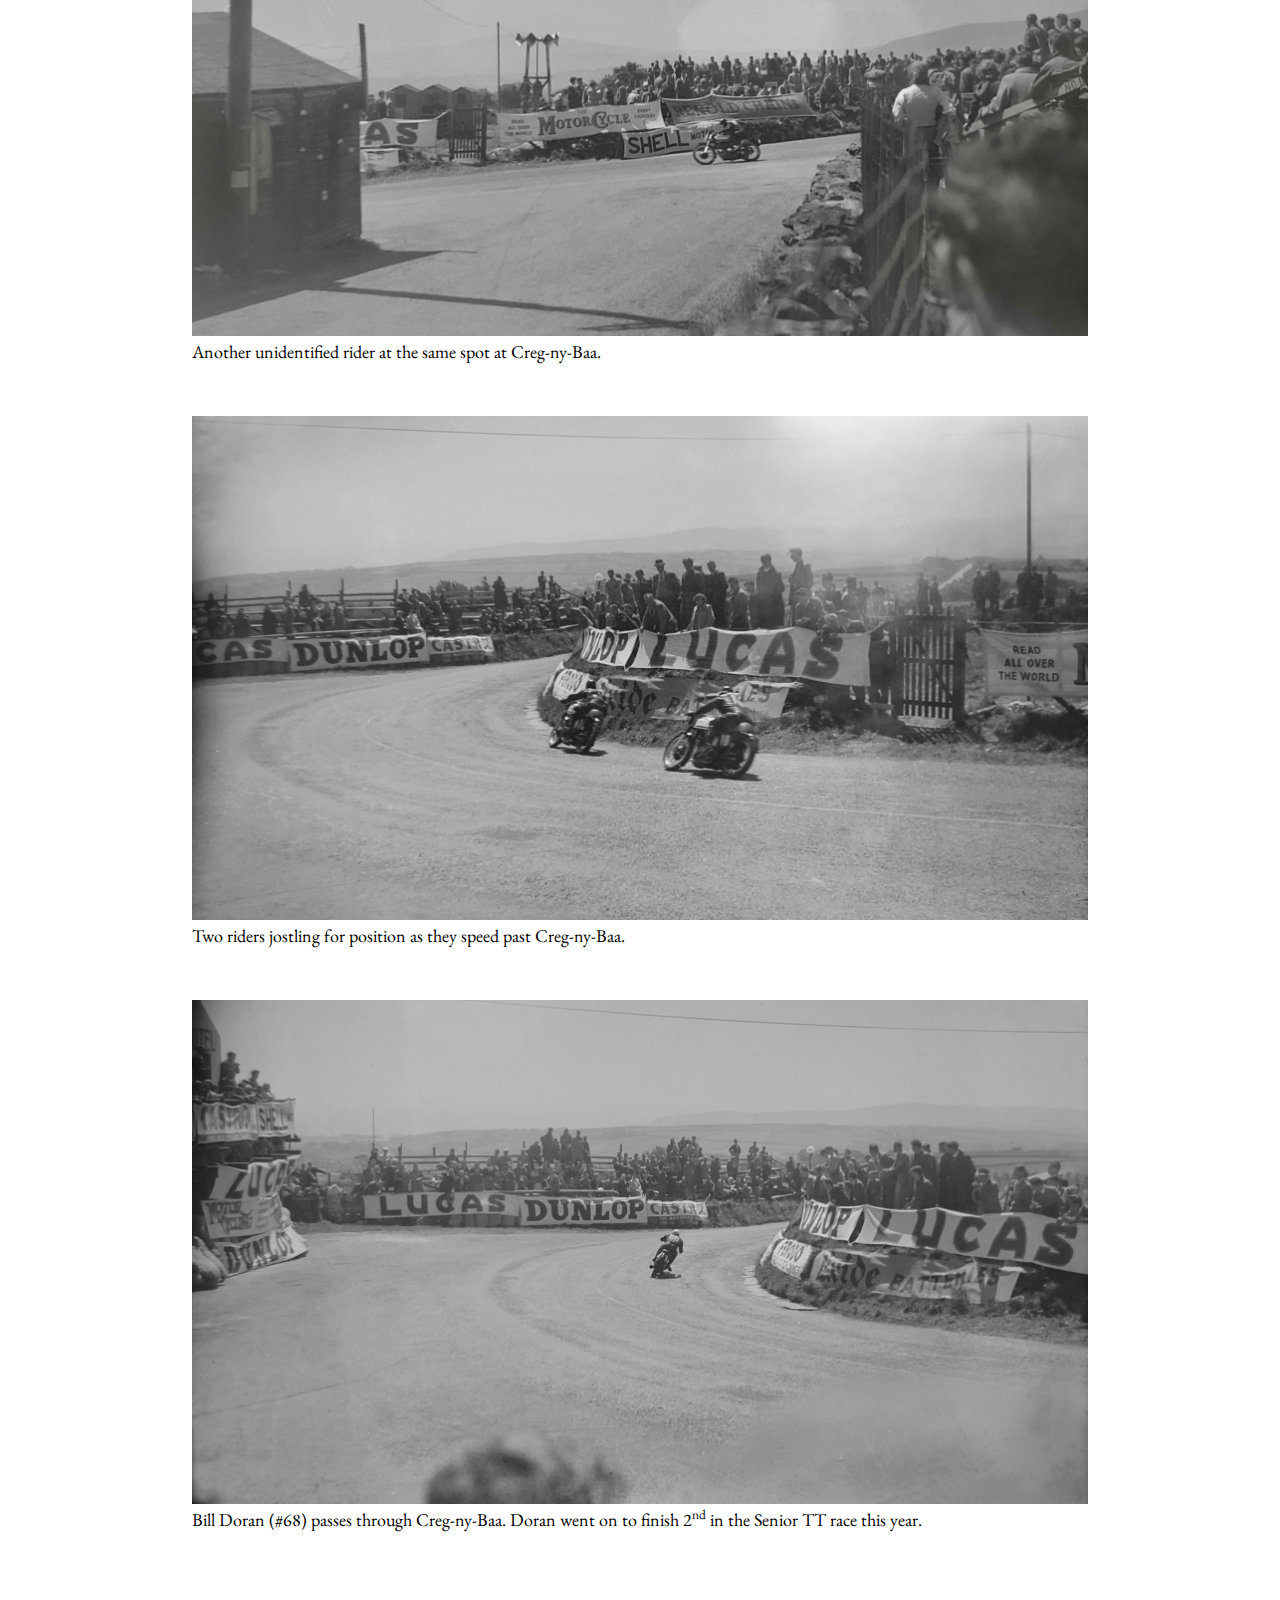
==== commit e5f495ea: "no message" ====
--- a/index.html
+++ b/index.html
@@ -56,8 +56,8 @@
             images/weigh_42.jpg   900w,
             images/weigh_42.jpg 1200w"
     sizes="(max-width: 900px) 0, 600px"
-    alt="Crommie McCandless (#42) at the weigh in" height="600" width="900" /></a>
-      <figcaption>Crommie McCandless (#42) at the weigh in. McCandless finished 3<sup>rd</sup> in the Senior race on this Norton, 1<sup>st</sup> in the Ultra Lightweight and 7<sup>th</sup> in the Junior race.</figcaption>
+    alt="Cromie McCandless (#42) at the weigh in" height="600" width="900" /></a>
+      <figcaption>Cromie McCandless (#42) at the weigh in. McCandless finished 3<sup>rd</sup> in the Senior race on this Norton, 1<sup>st</sup> in the Ultra Lightweight and 7<sup>th</sup> in the Junior race.</figcaption>
       </figure>
 
       <figure>
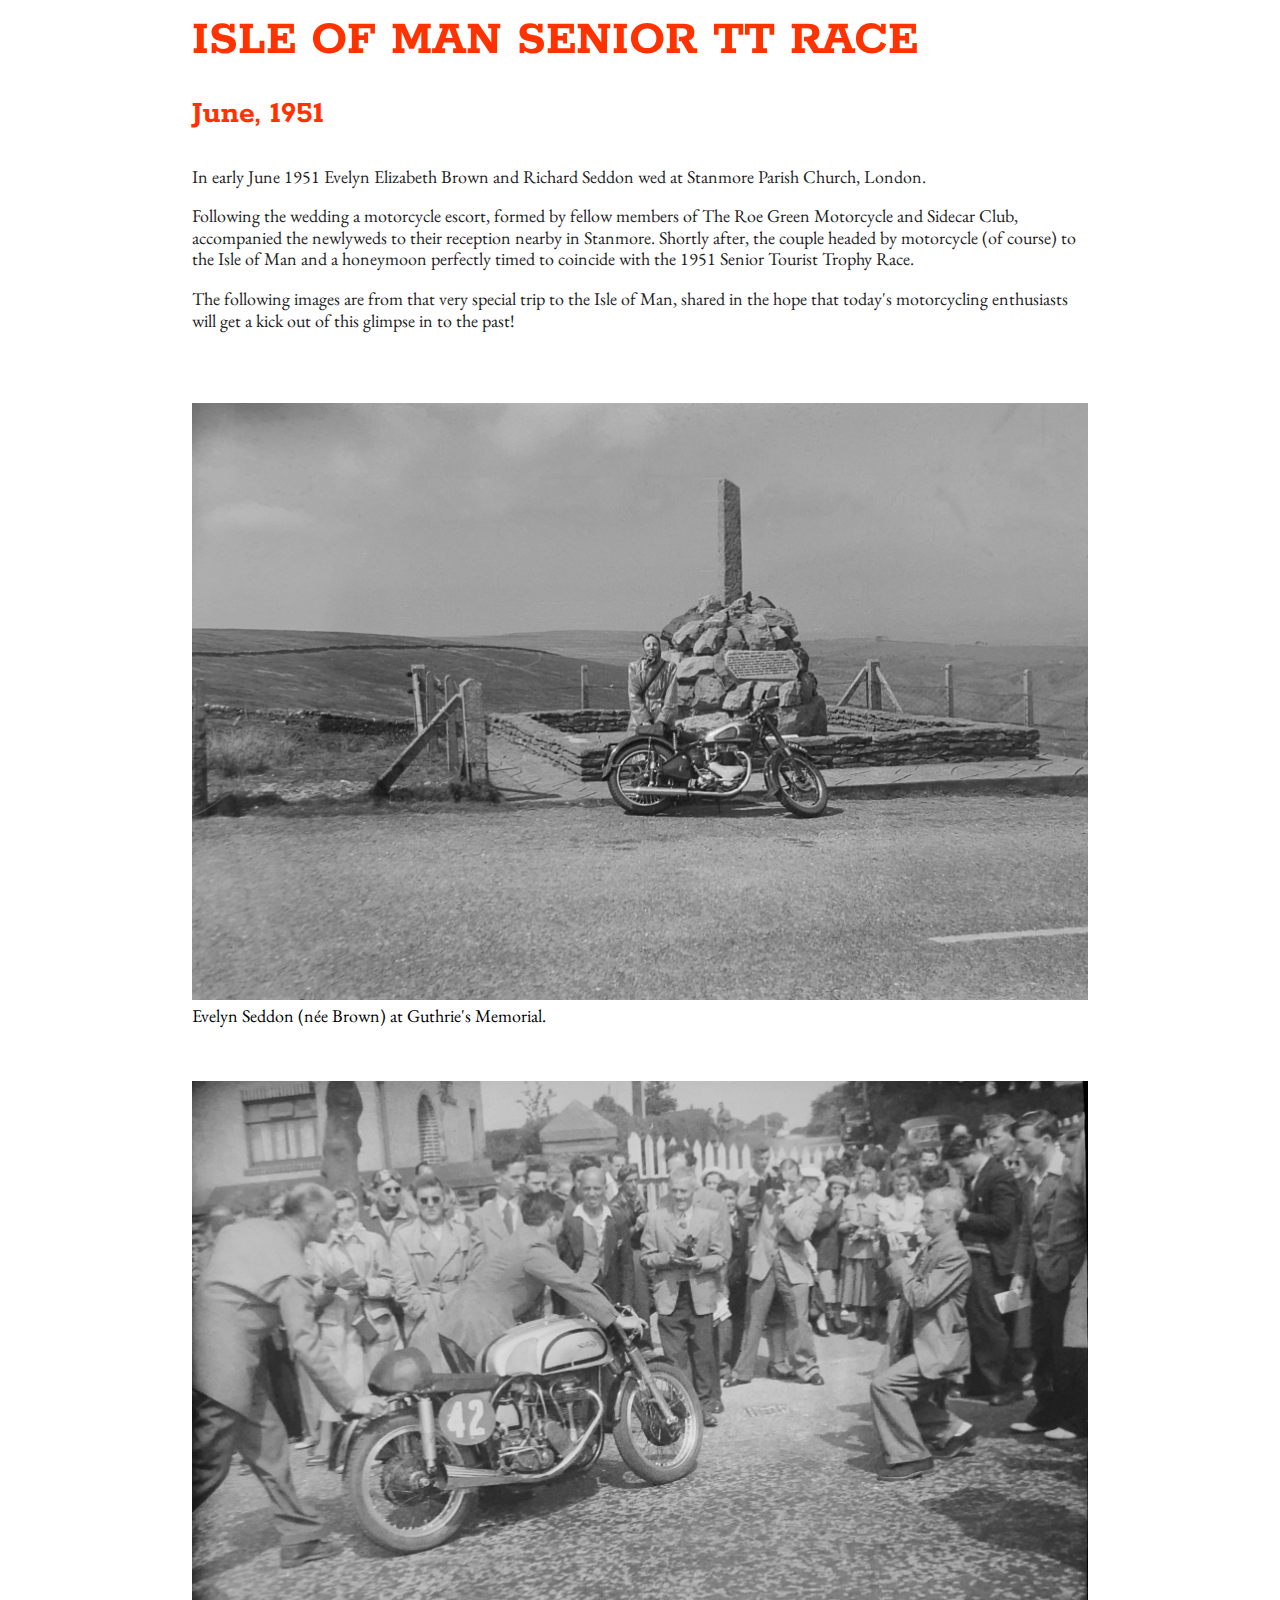
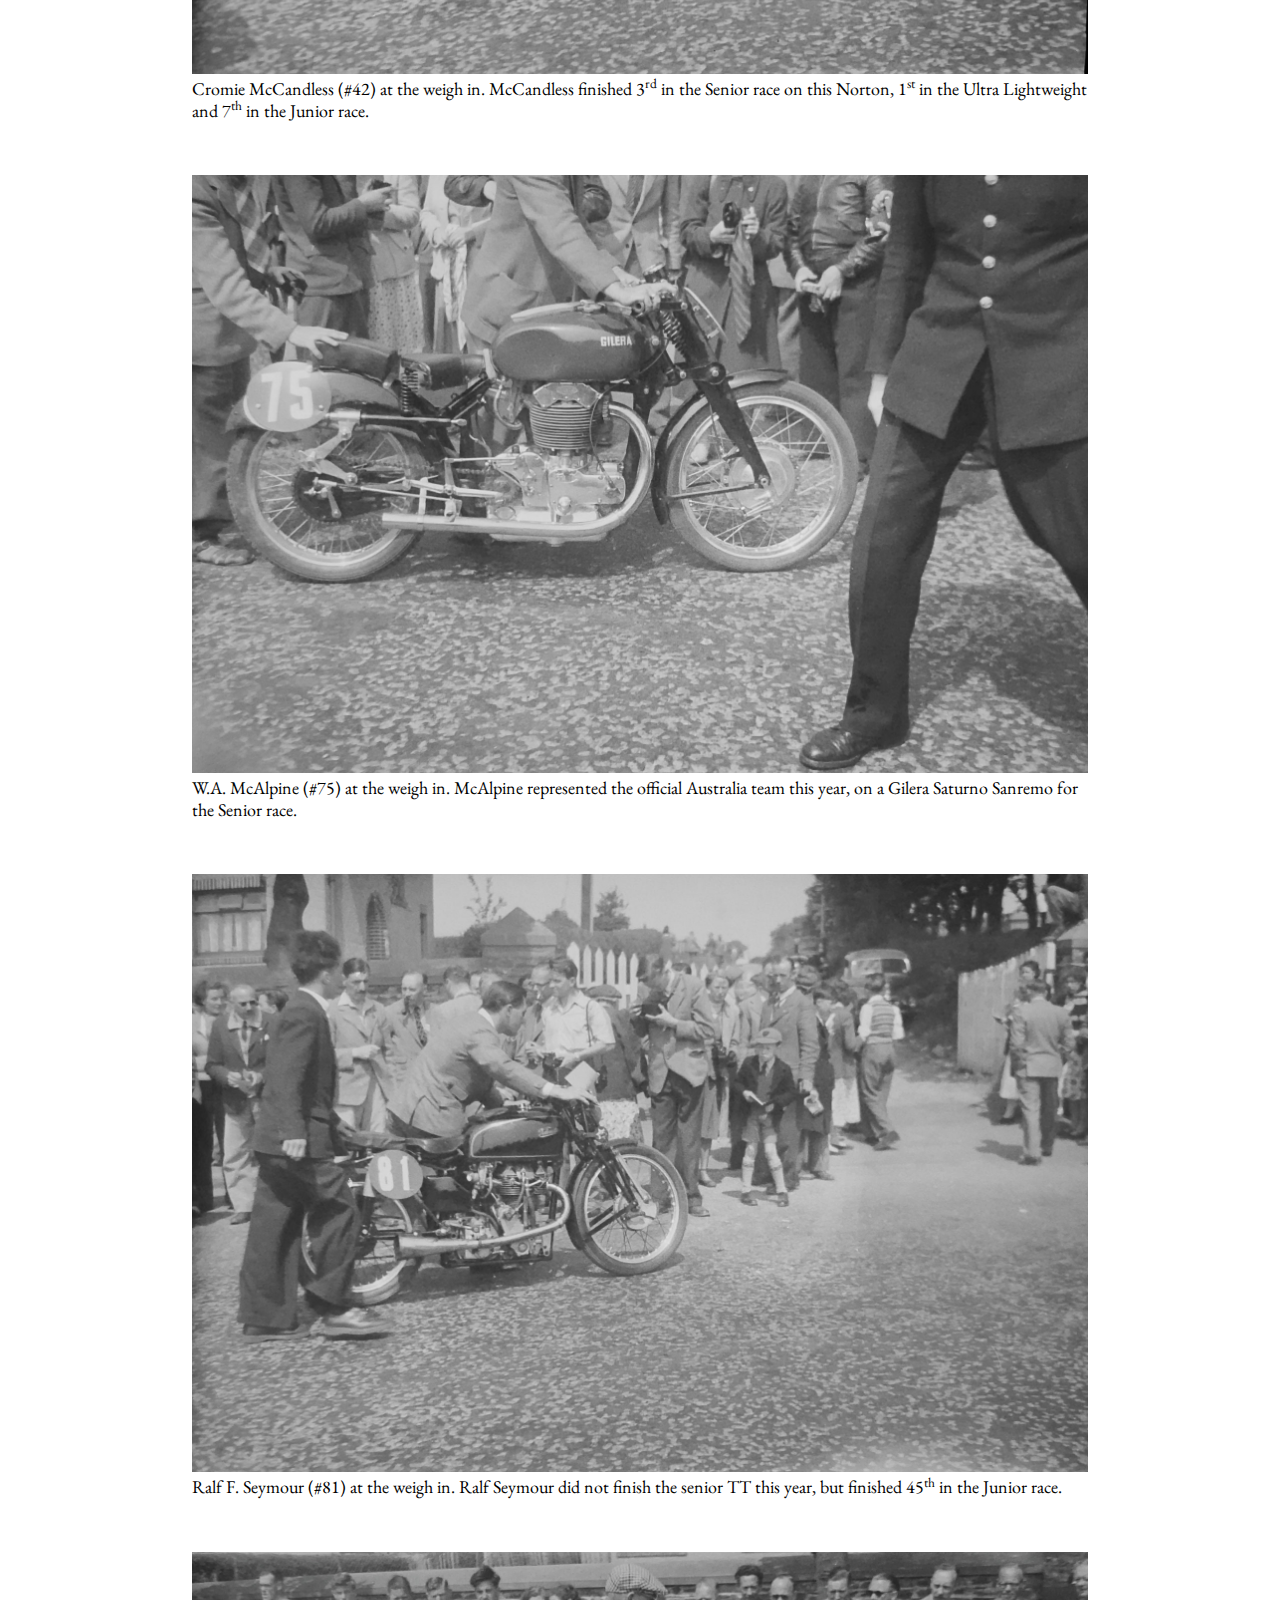
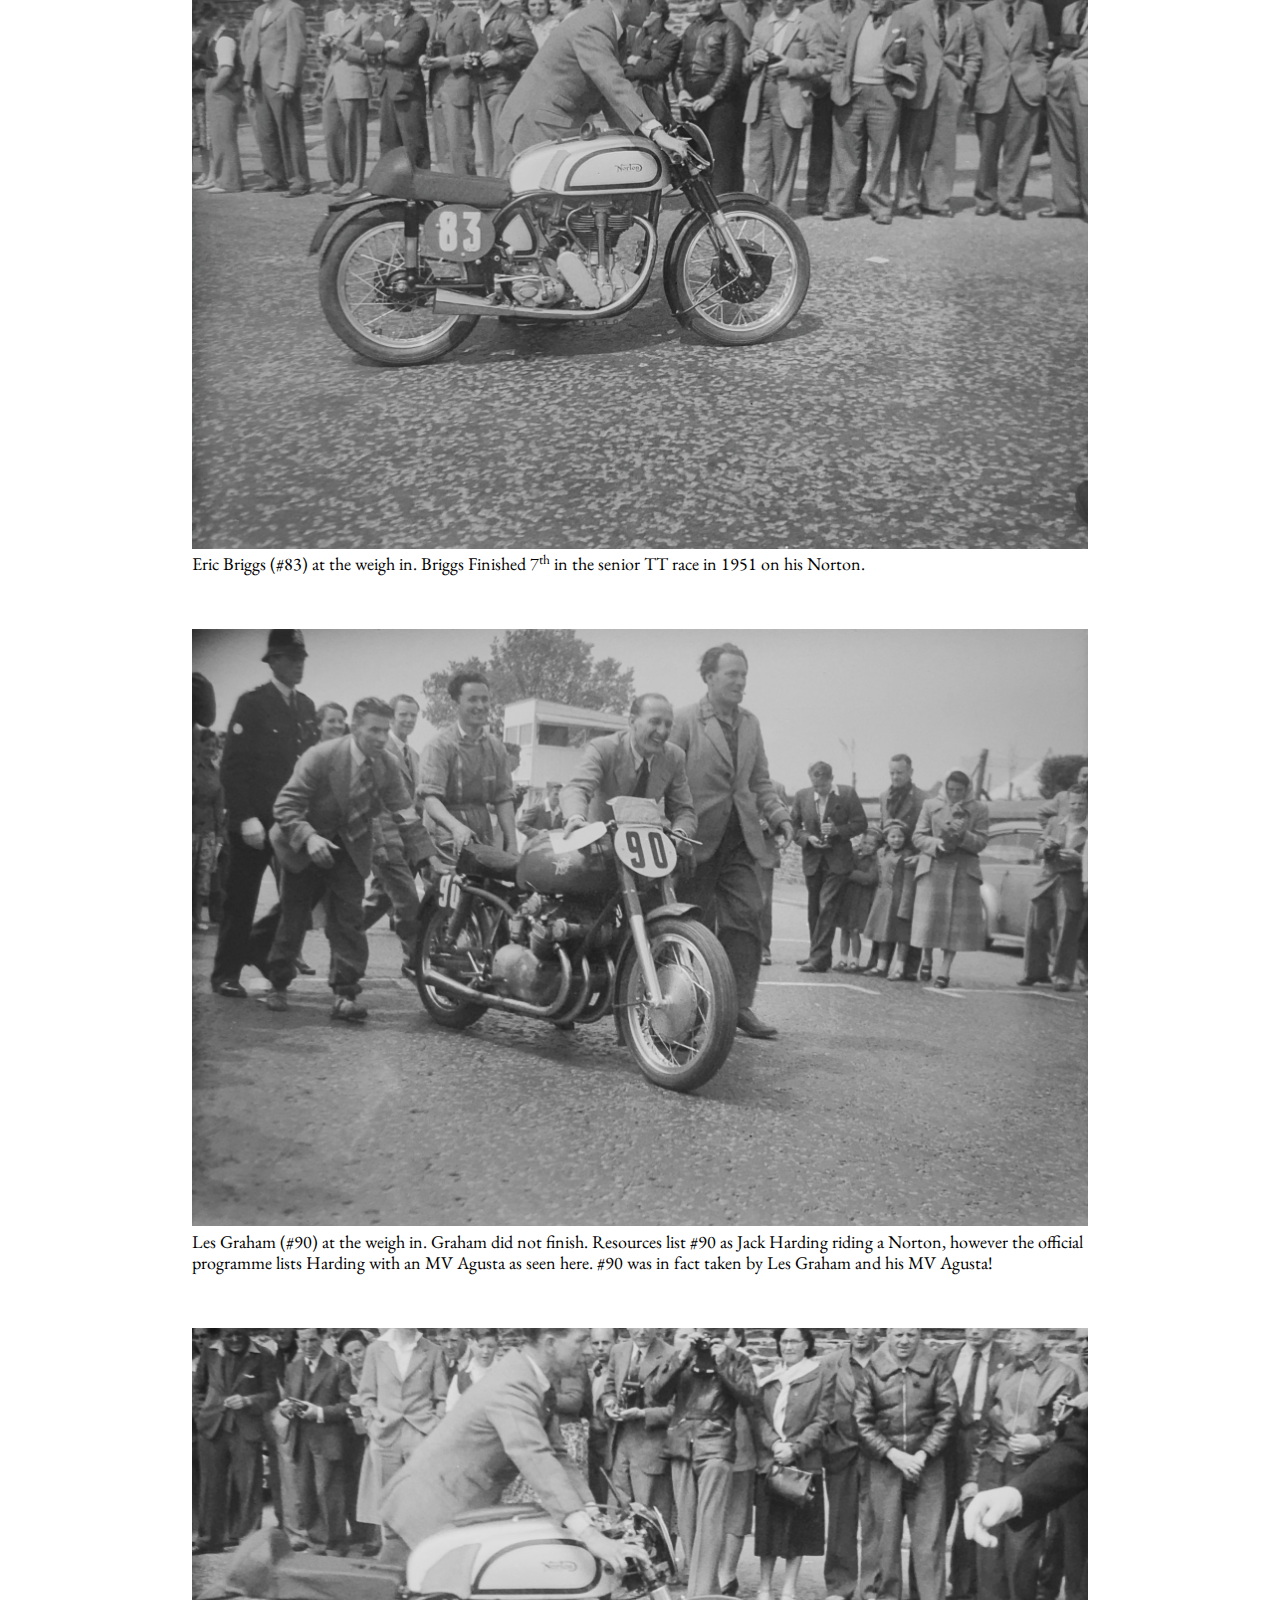
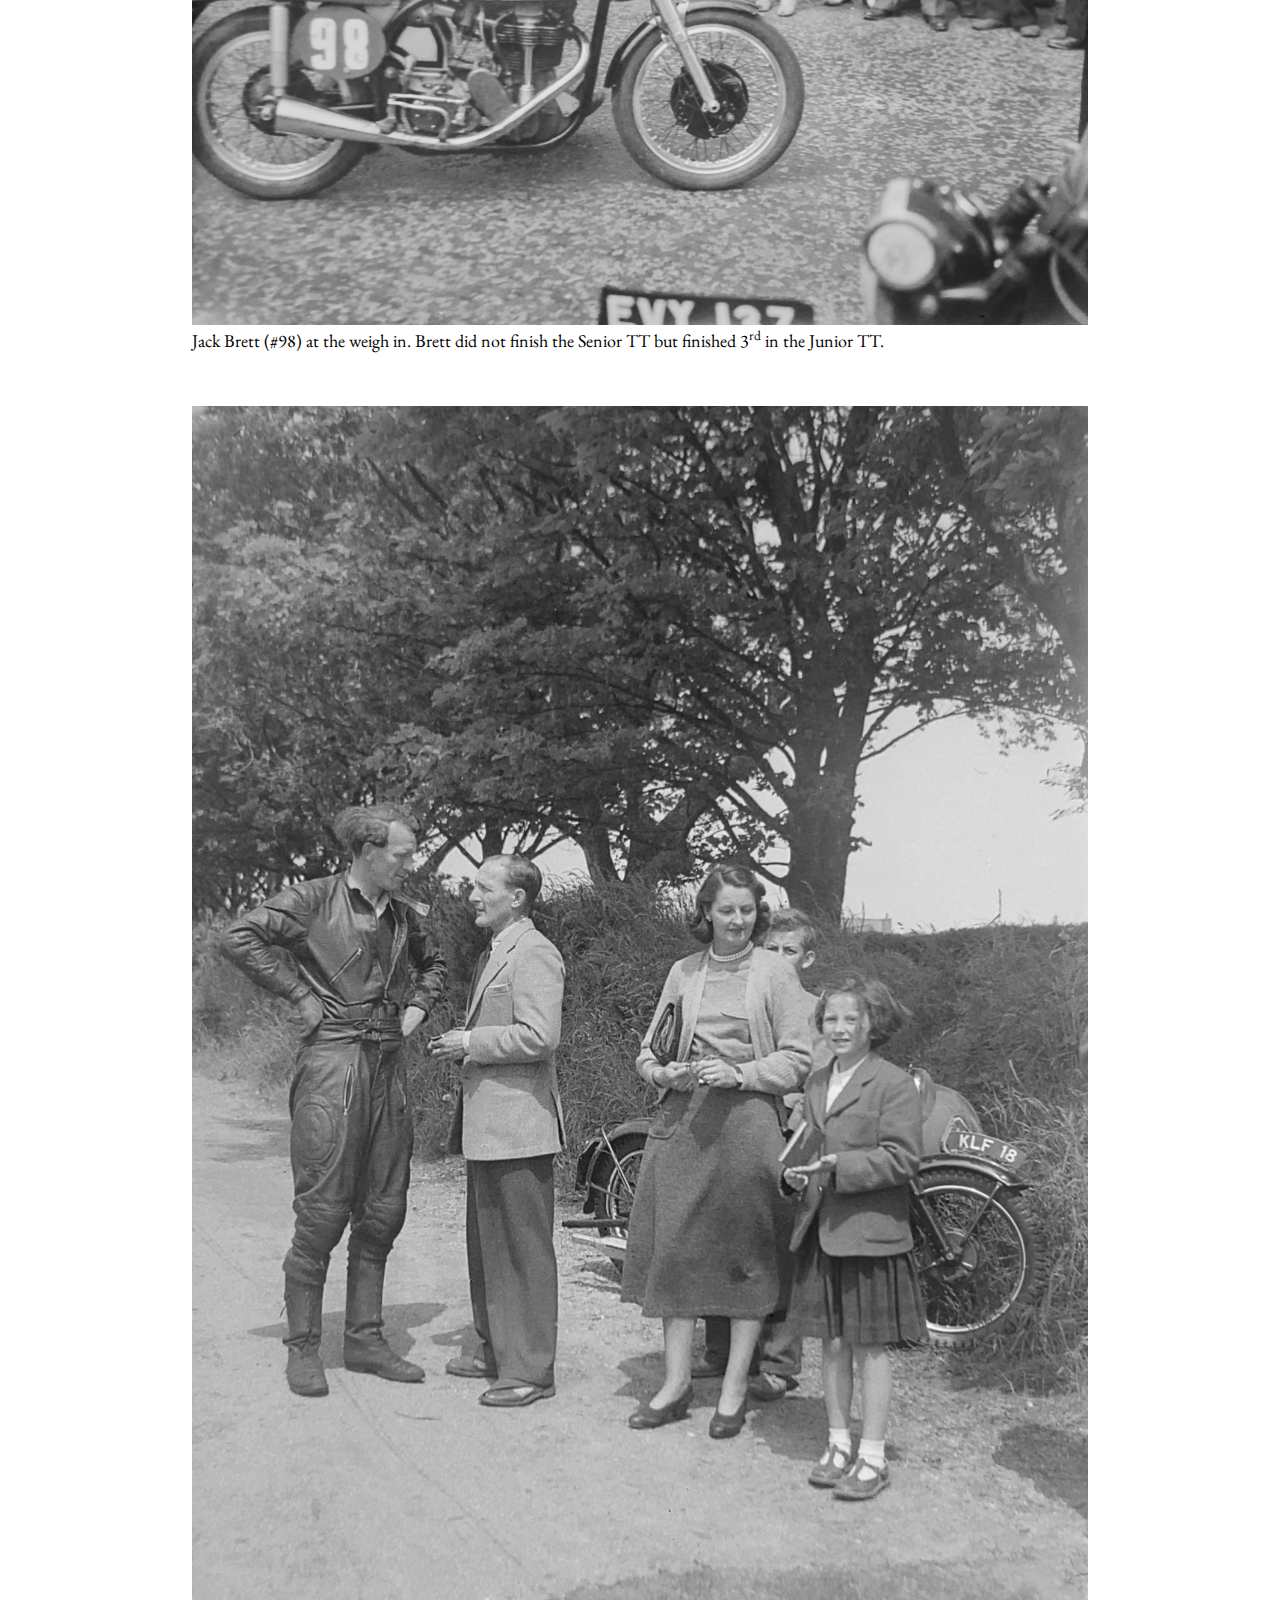
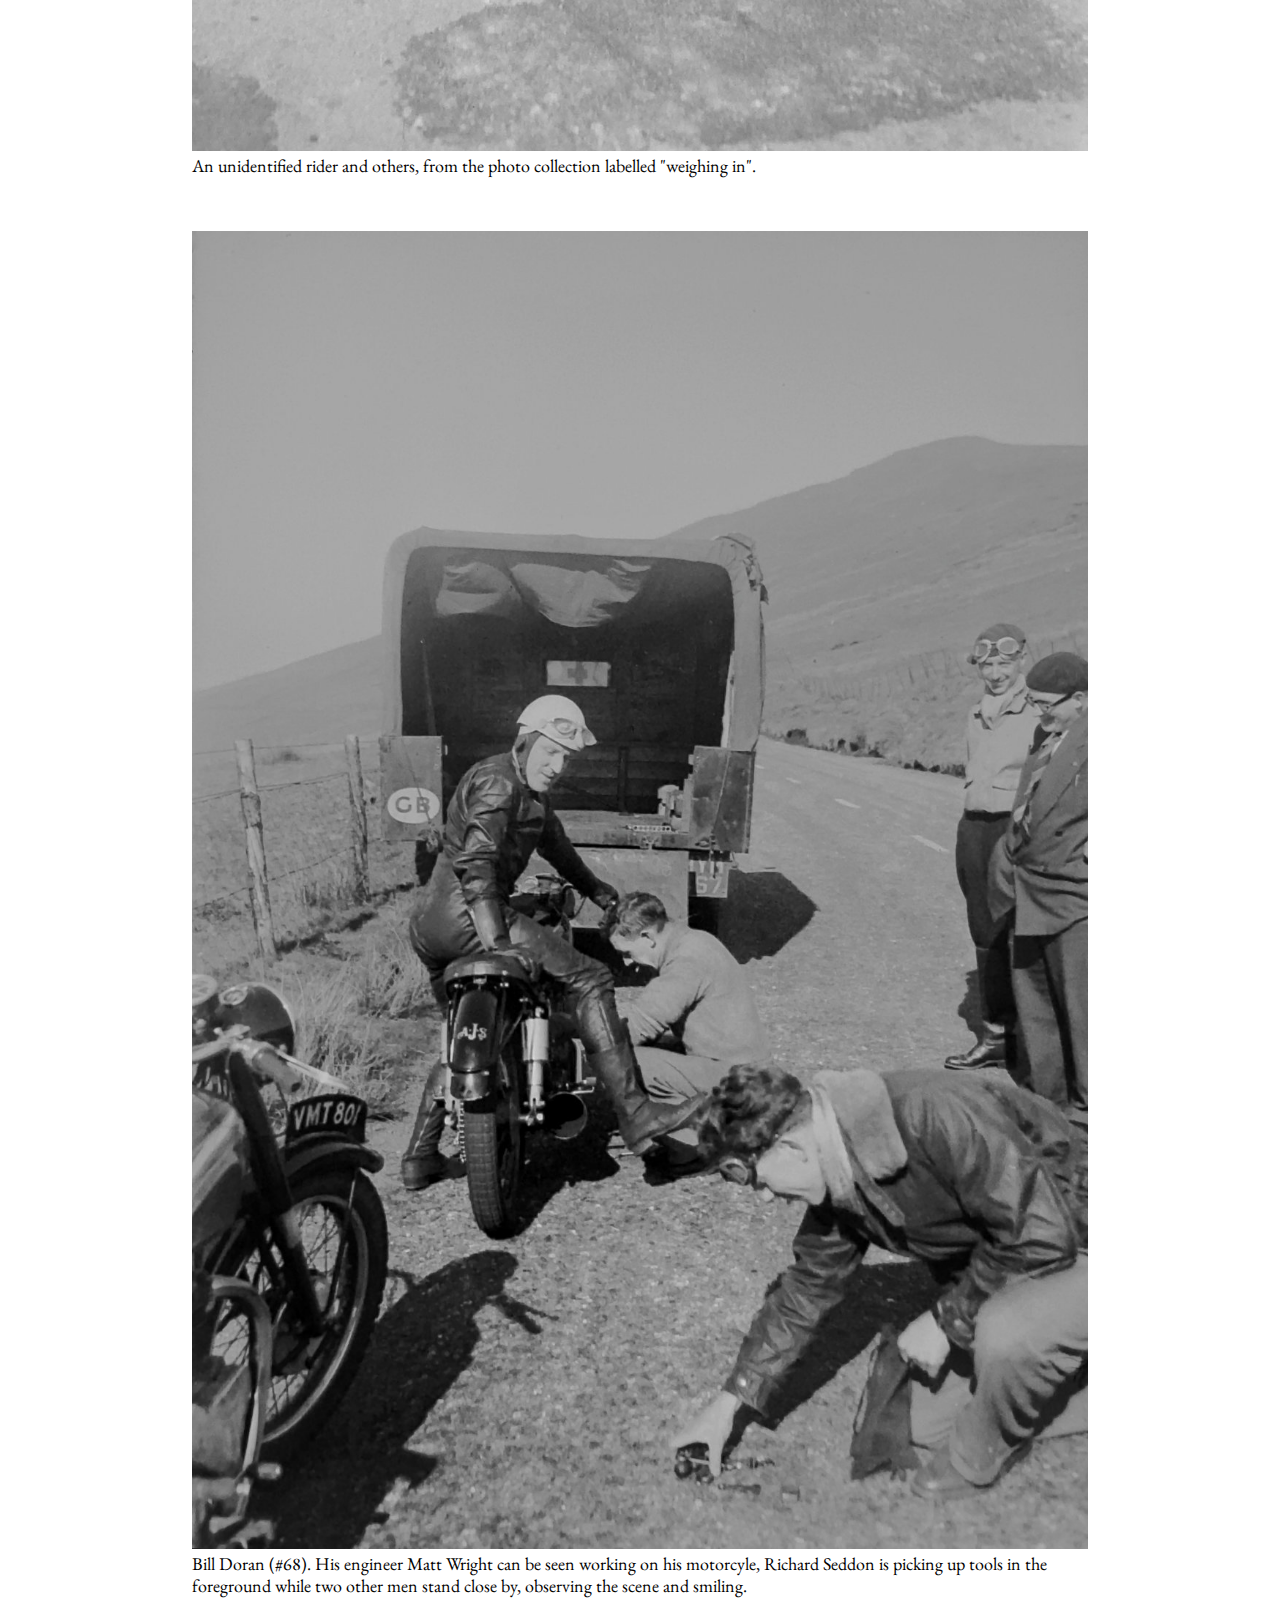
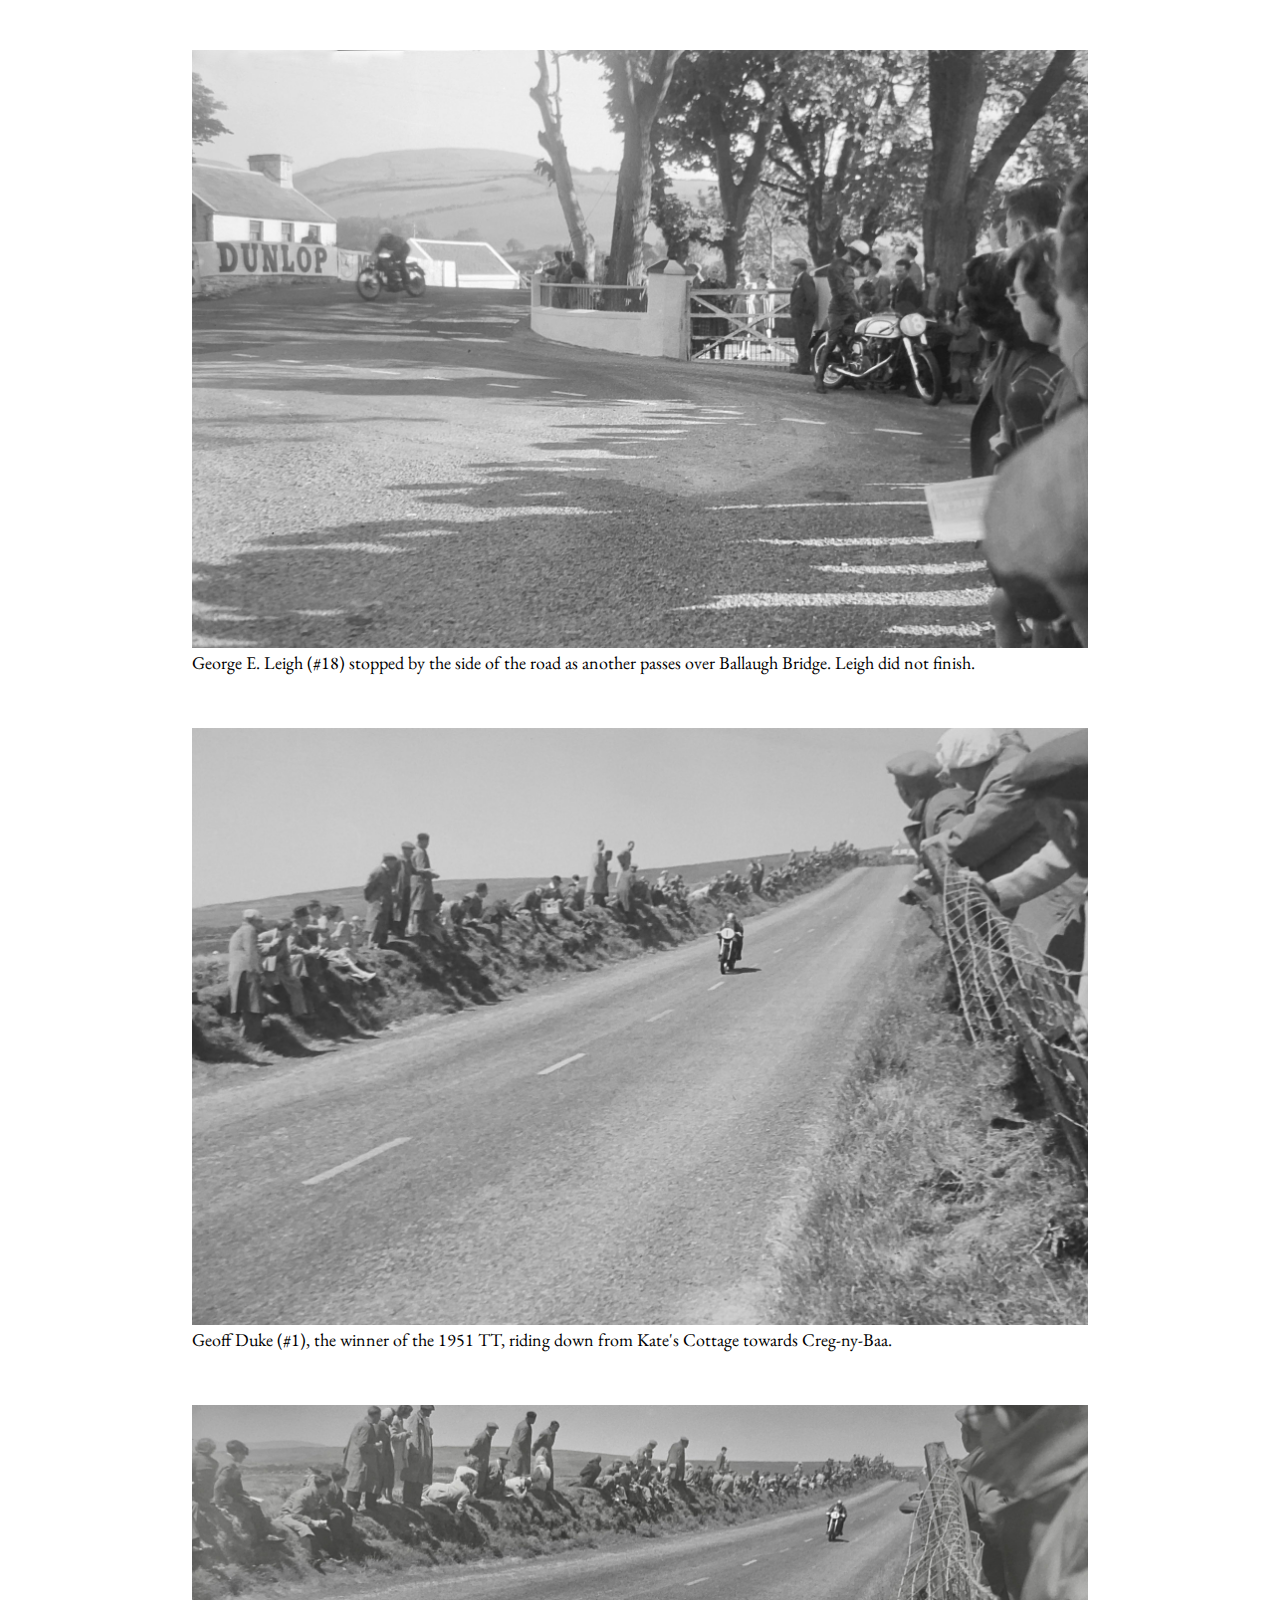
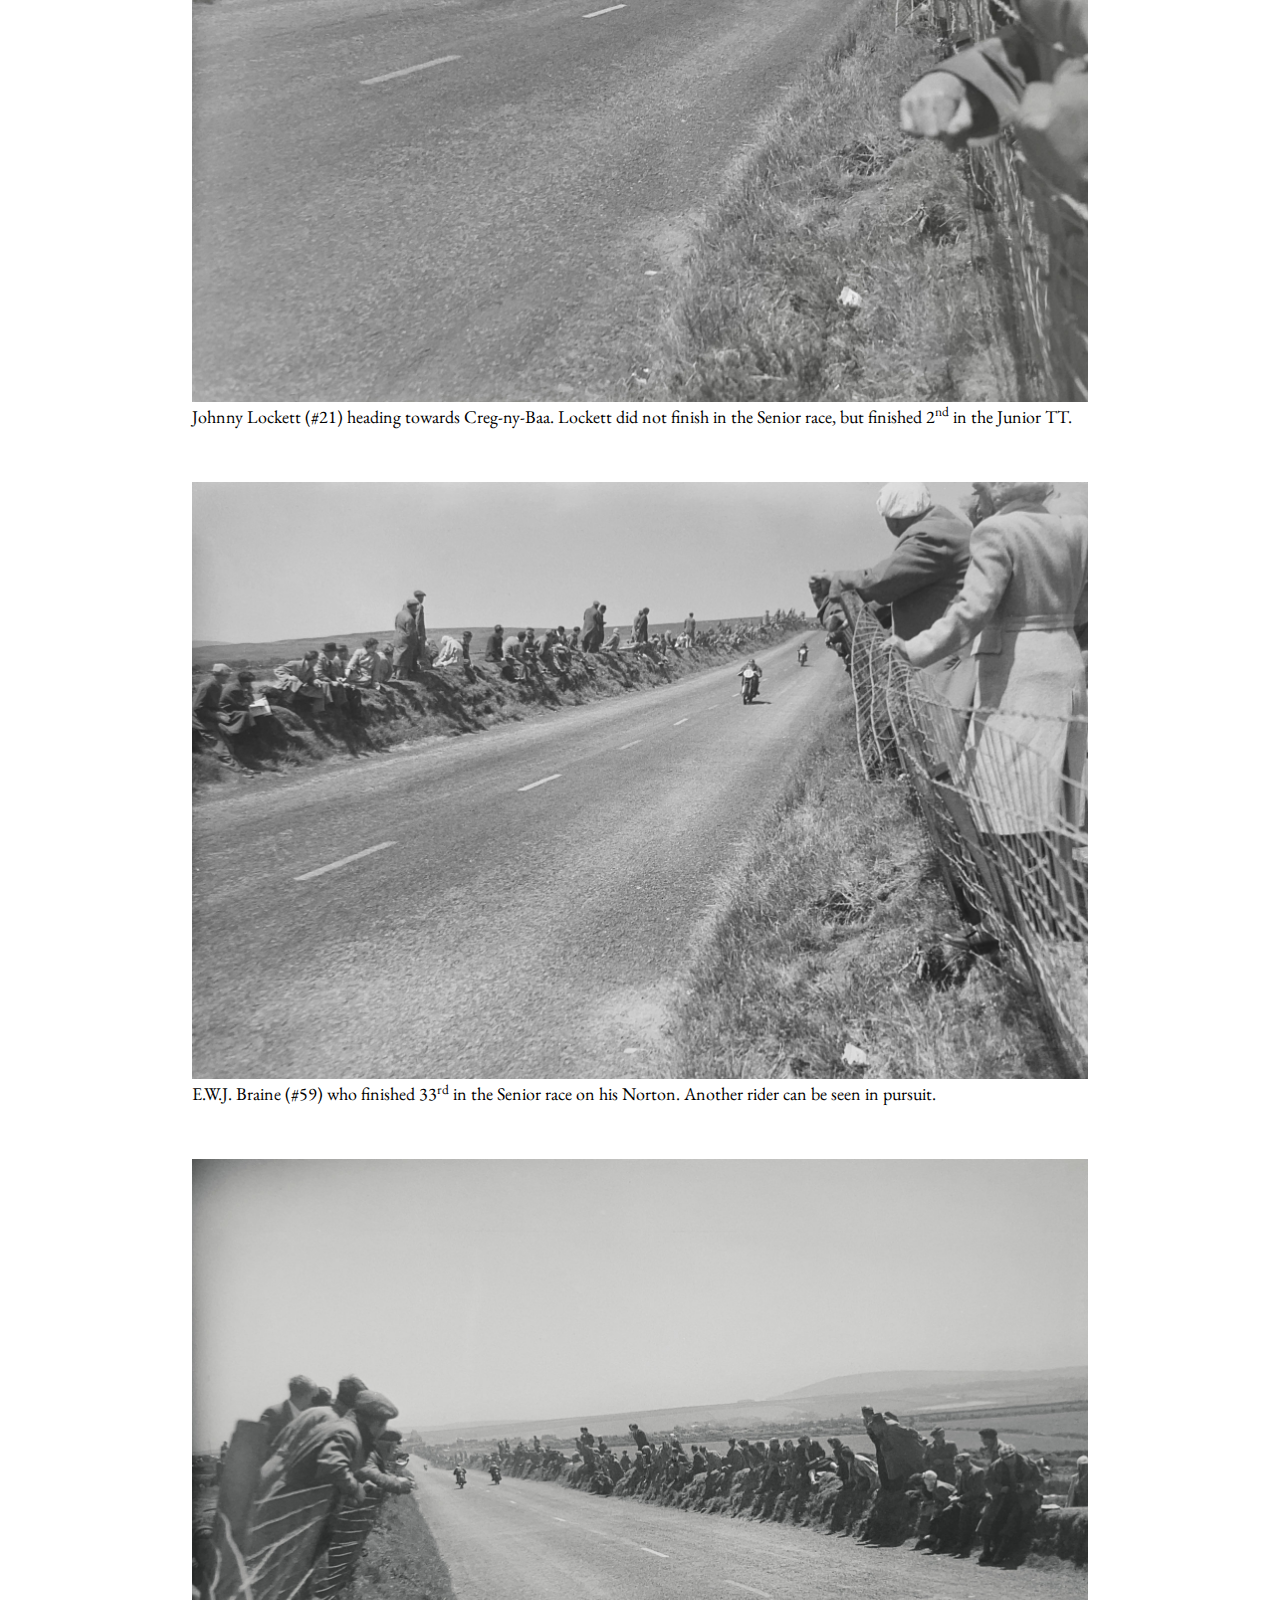
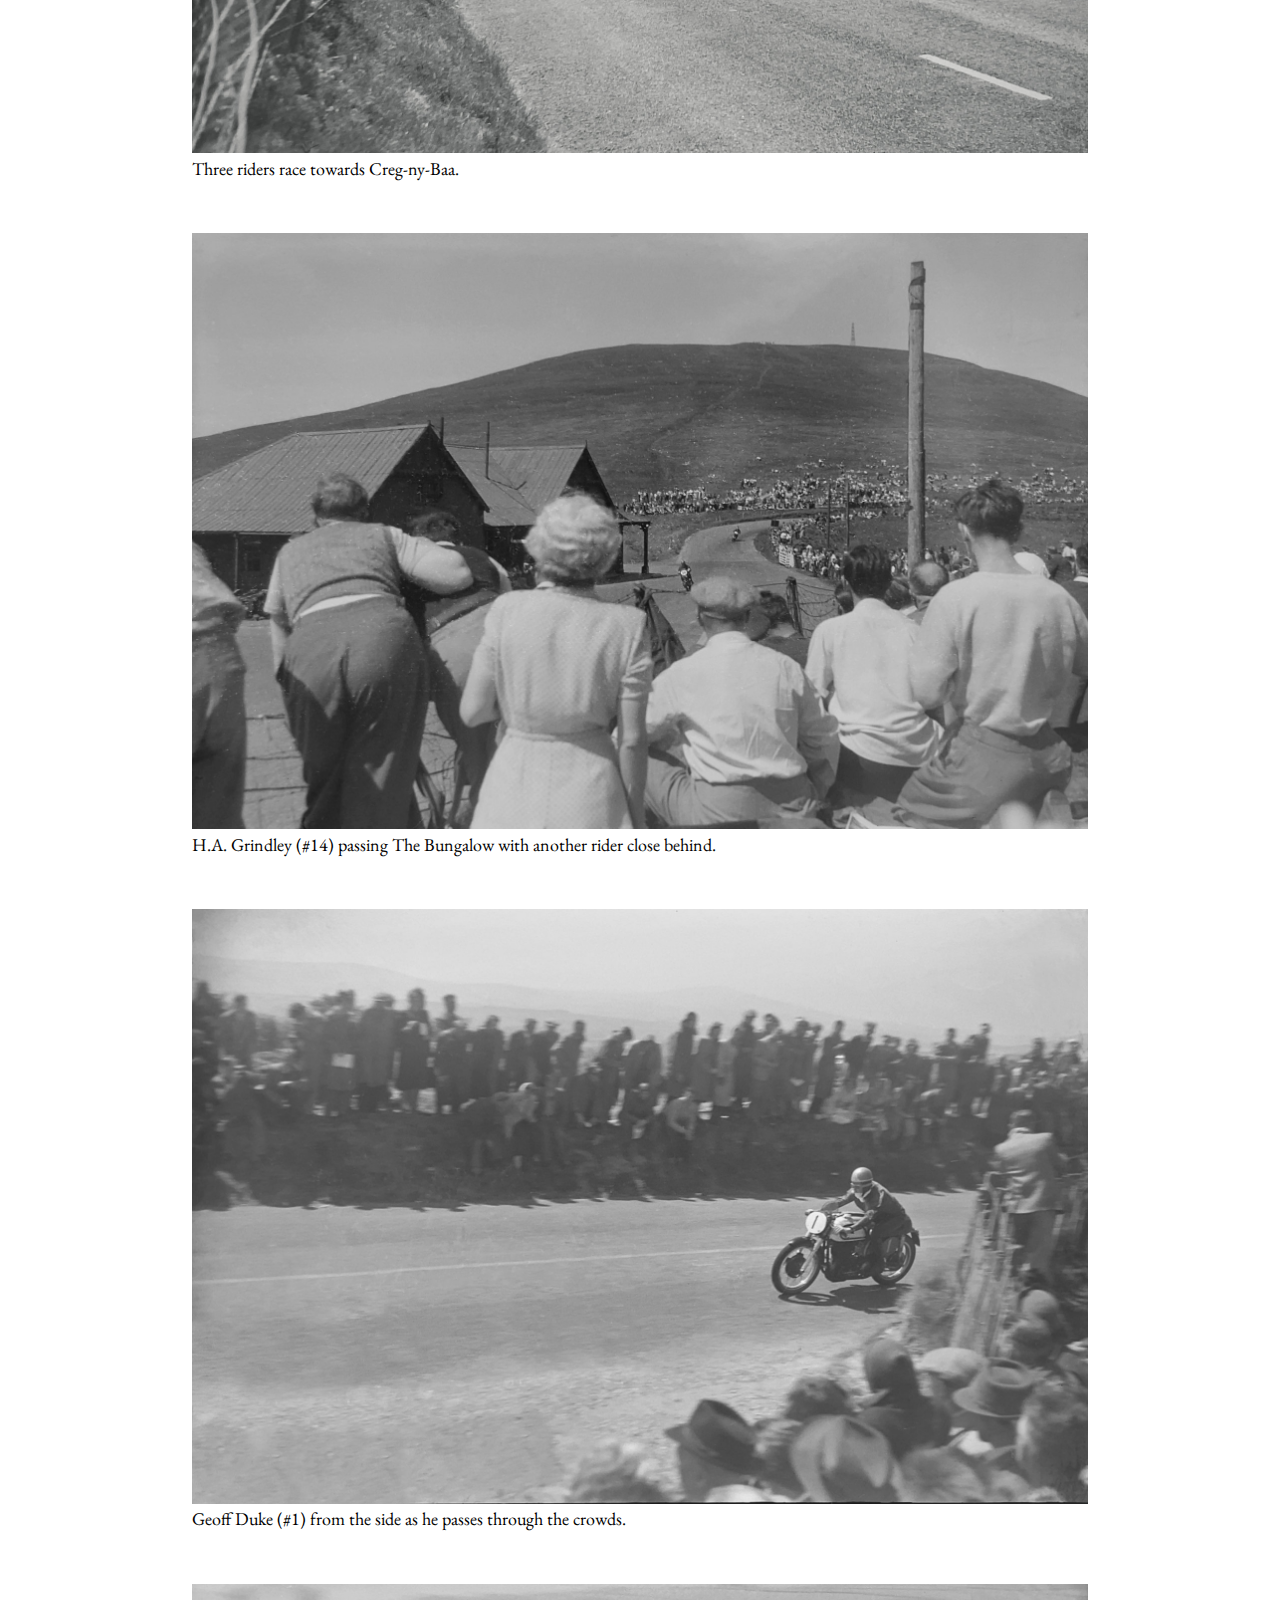
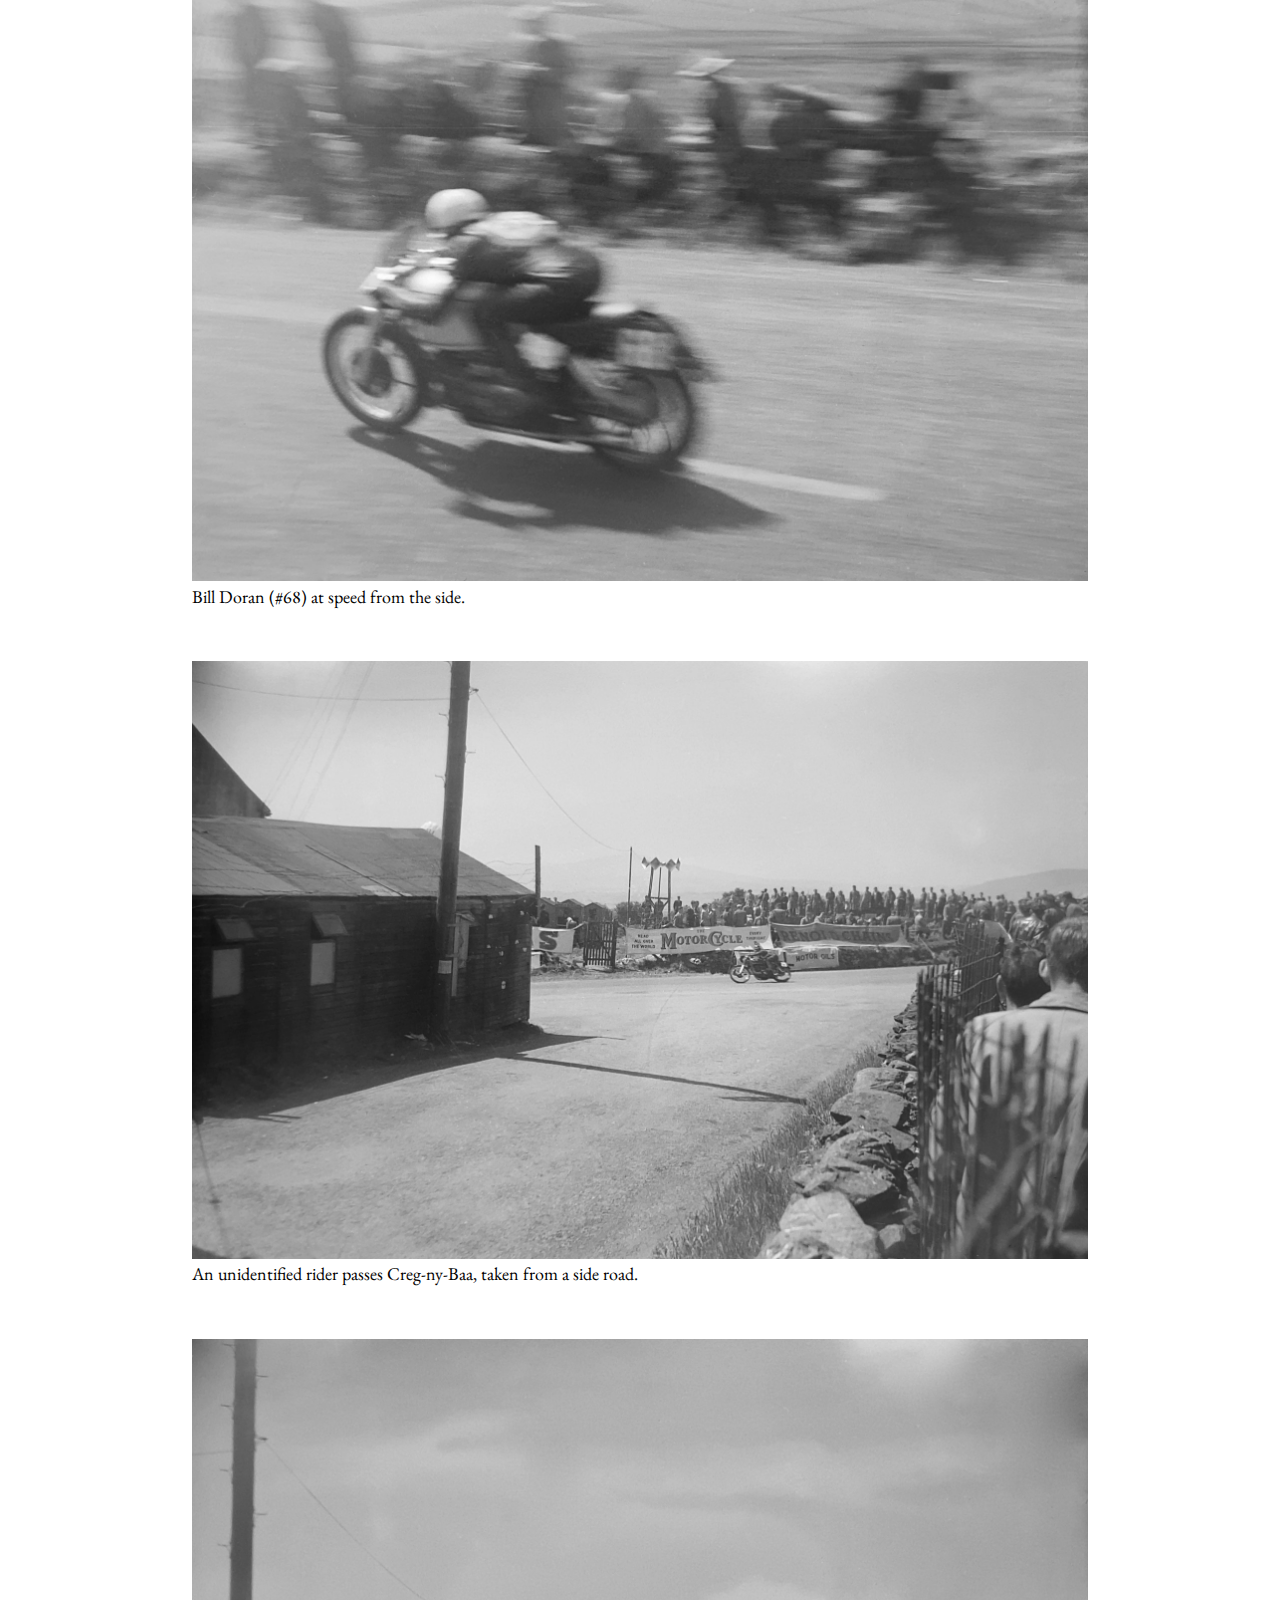
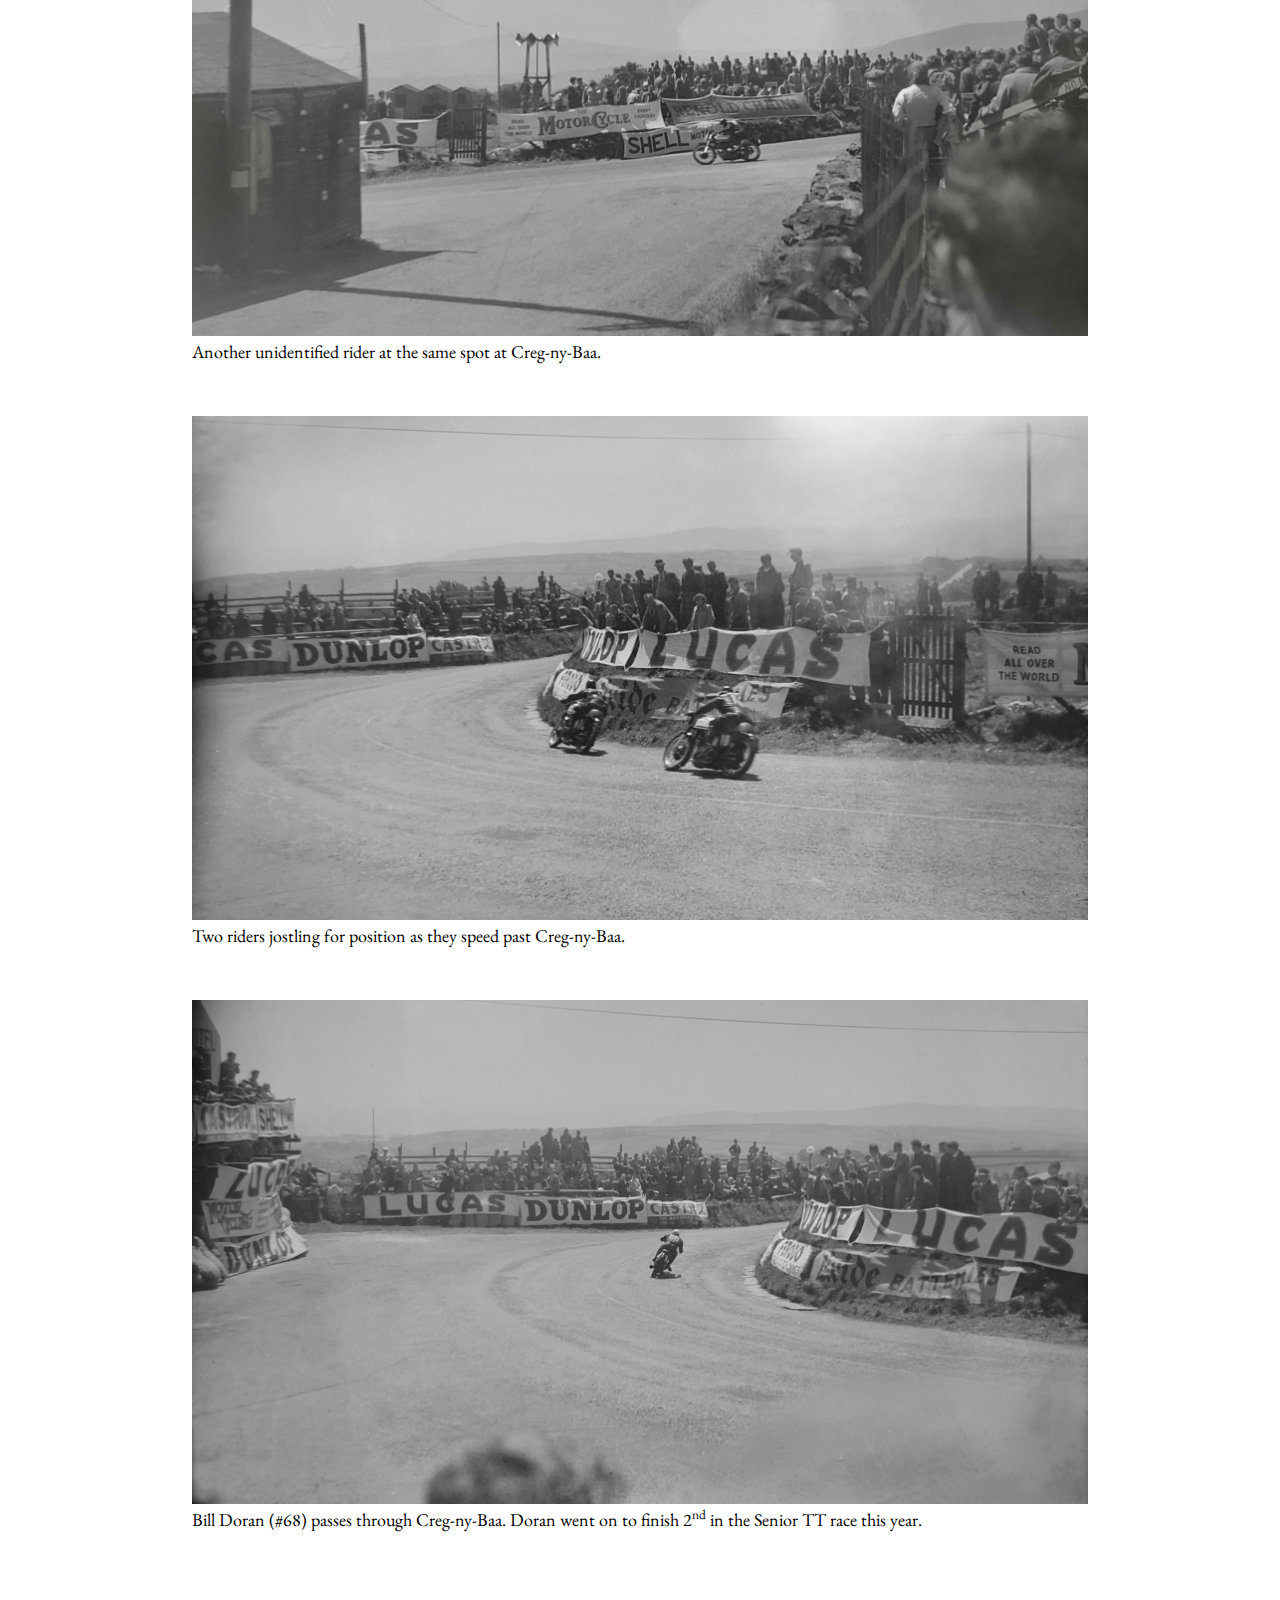
==== commit 717212c1: "Harding to Graham (90) Change" ====
--- a/index.html
+++ b/index.html
@@ -101,7 +101,7 @@
             images/weigh_90.jpg 1200w"
     sizes="(max-width: 900px) 0, 600px"
     alt="Jack Harding (#90) at the weigh in" height="600" width="900" /></a>
-      <figcaption>Jack Harding (#90) at the weigh in. Some resources list Harding as riding a Norton, however the official programme states an MV Agusta as seen here.</figcaption>
+      <figcaption>Les Graham (#90) at the weigh in. Graham did not finish. Resources list #90 as Jack Harding riding a Norton, however the official programme lists Harding with an MV Agusta as seen here. #90 was in fact taken by Les Graham and his MV Agusta!</figcaption>
       </figure>
 
       <figure>
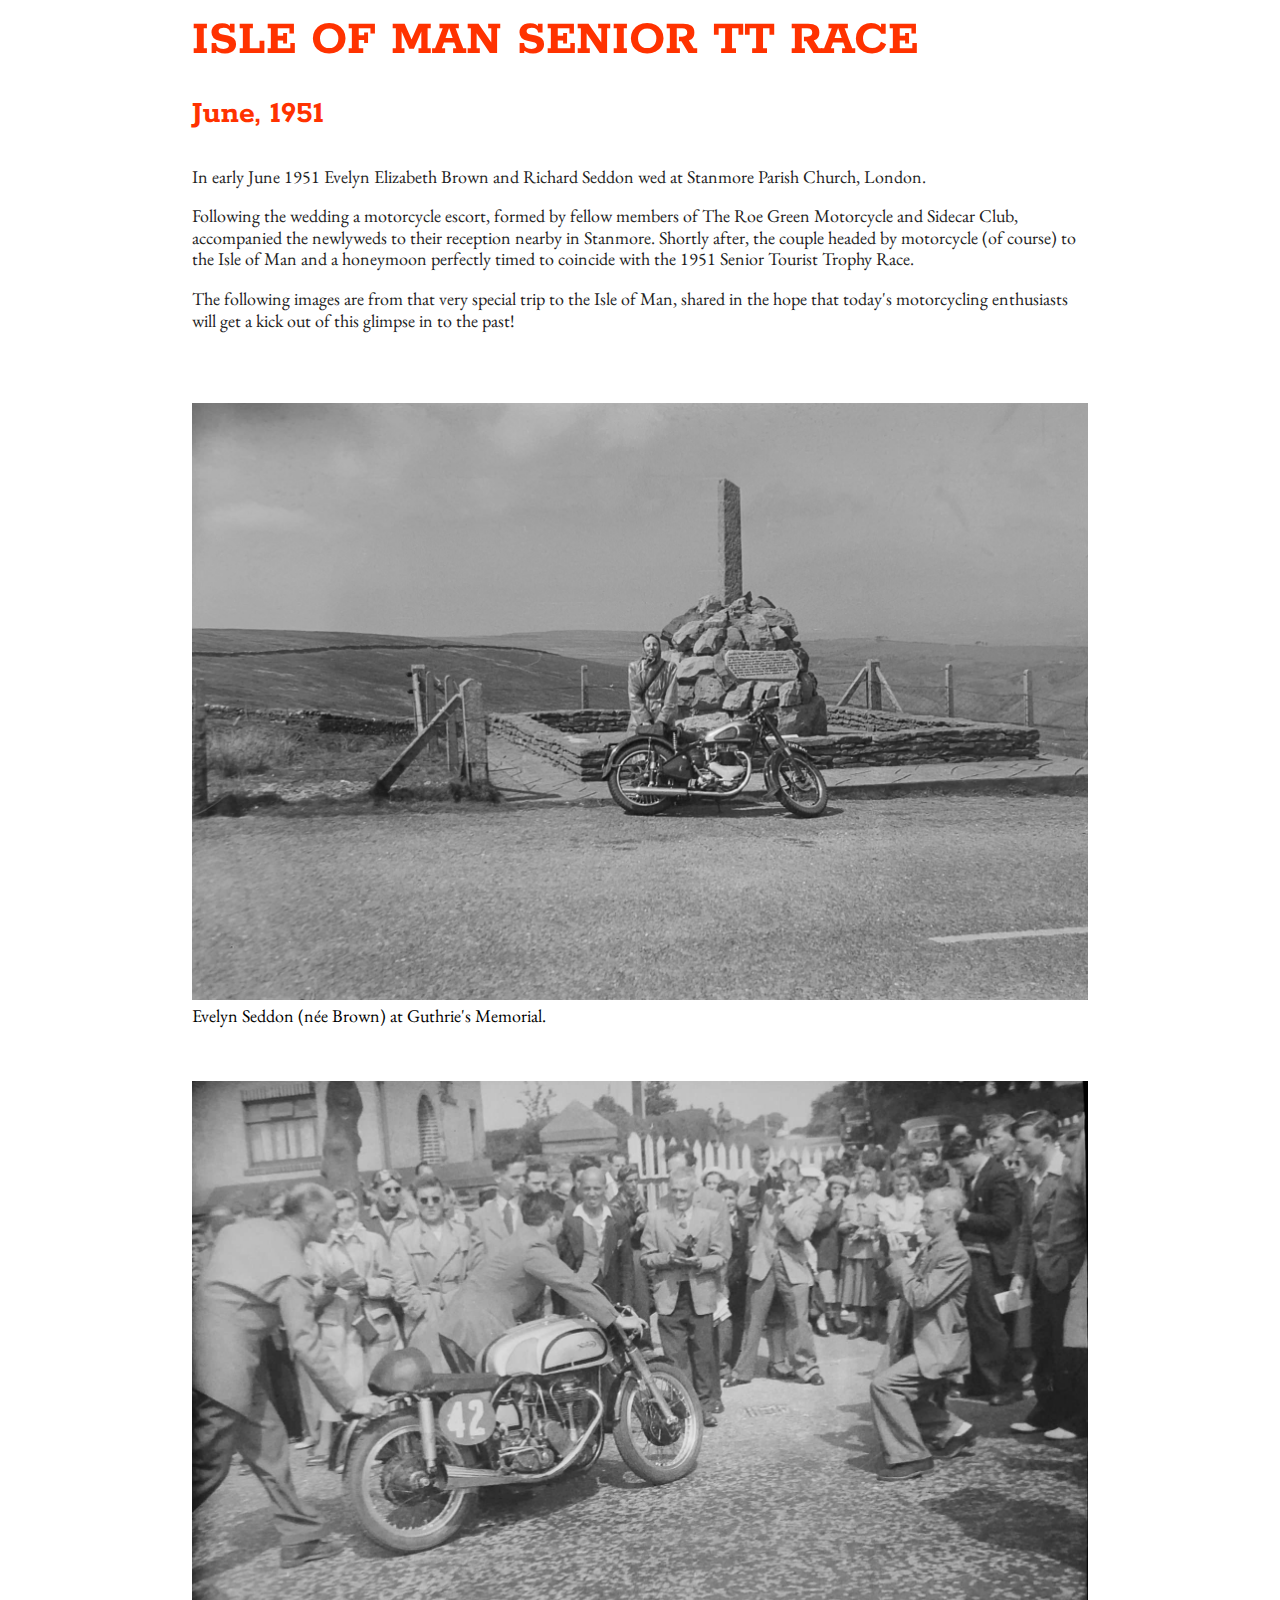
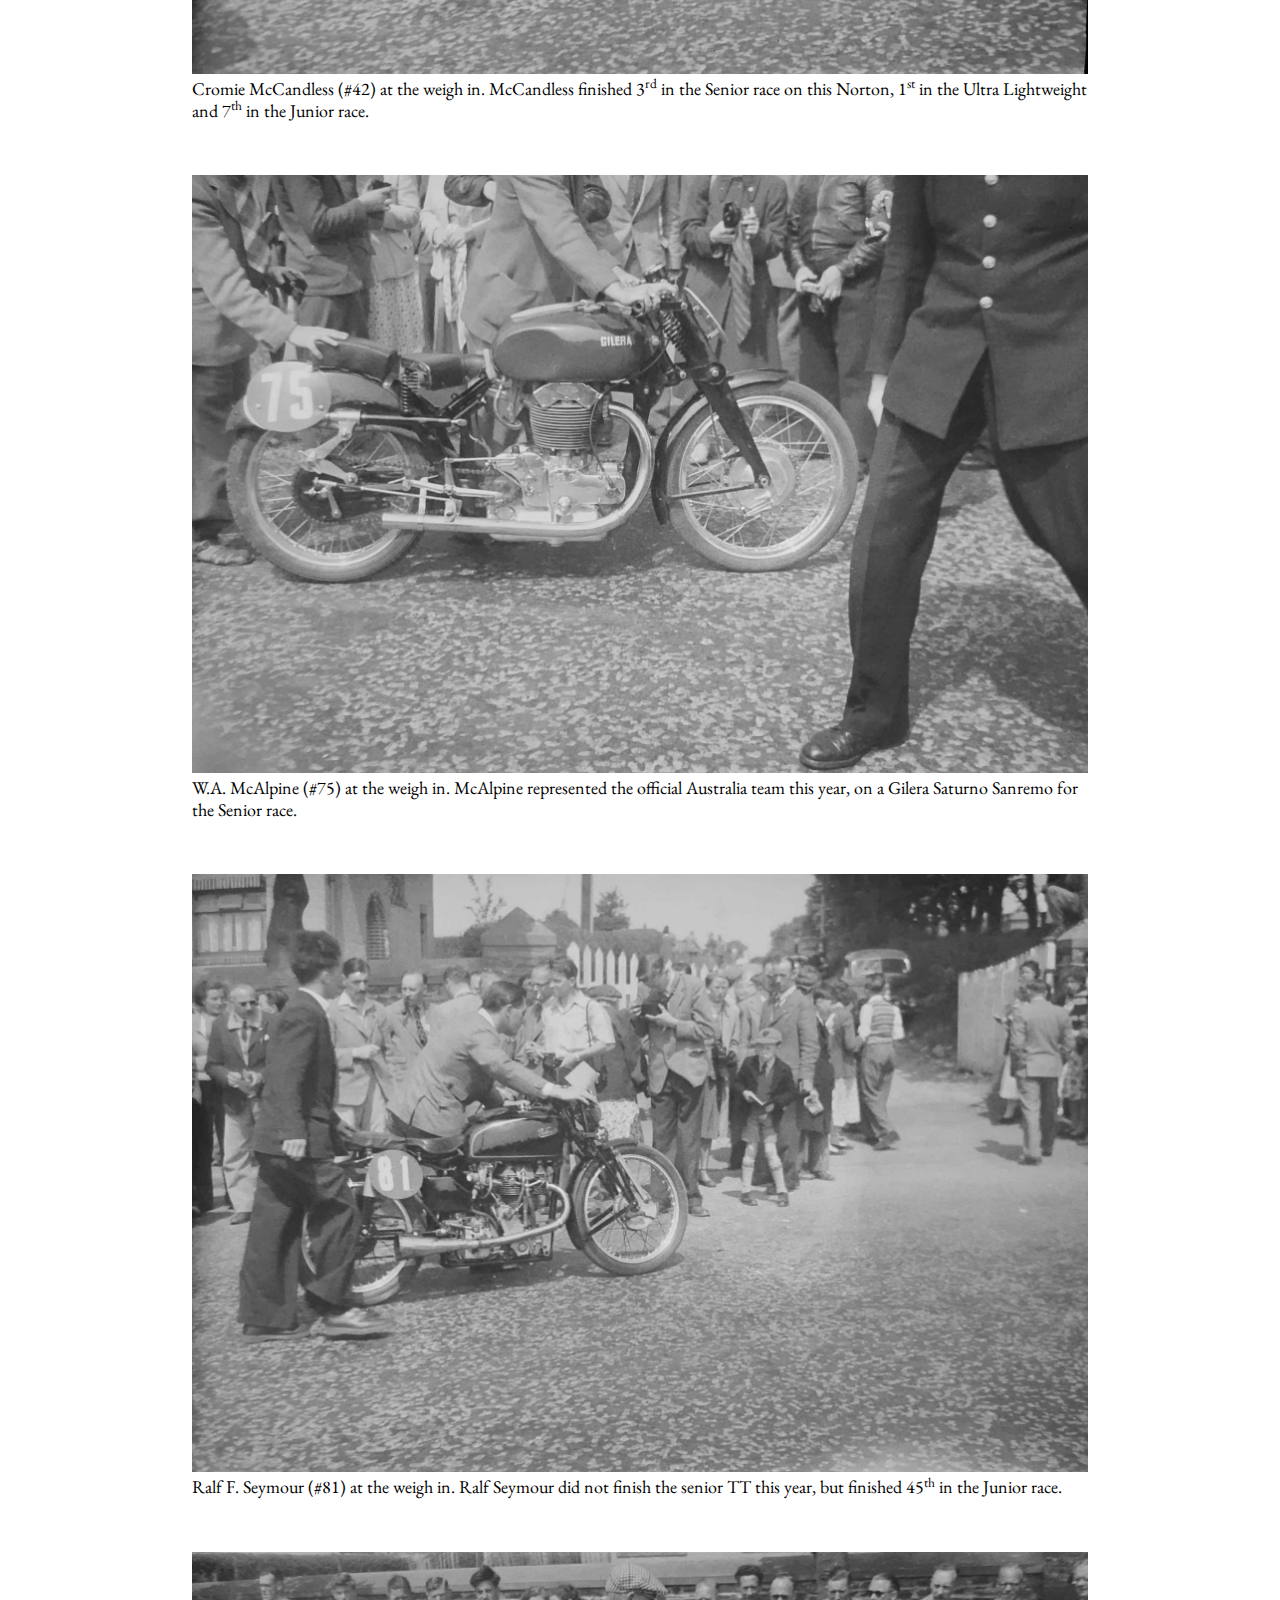
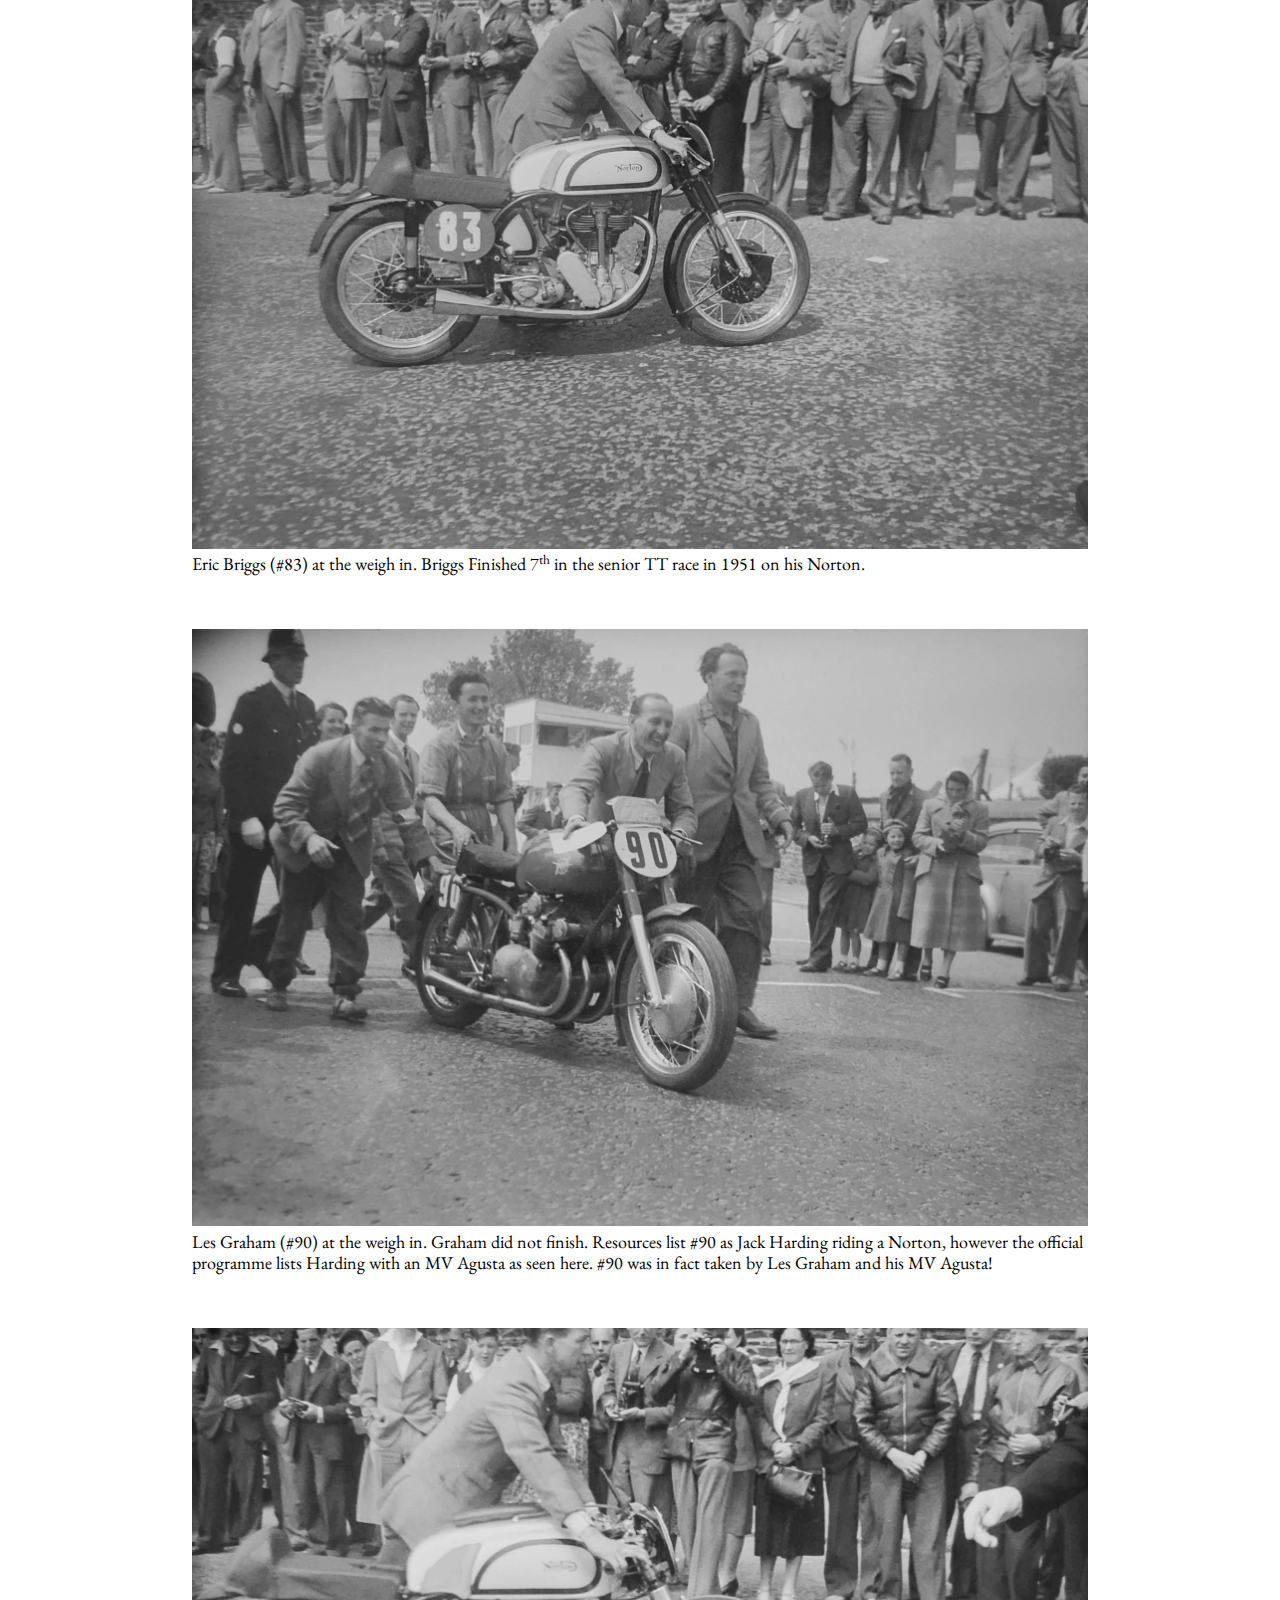
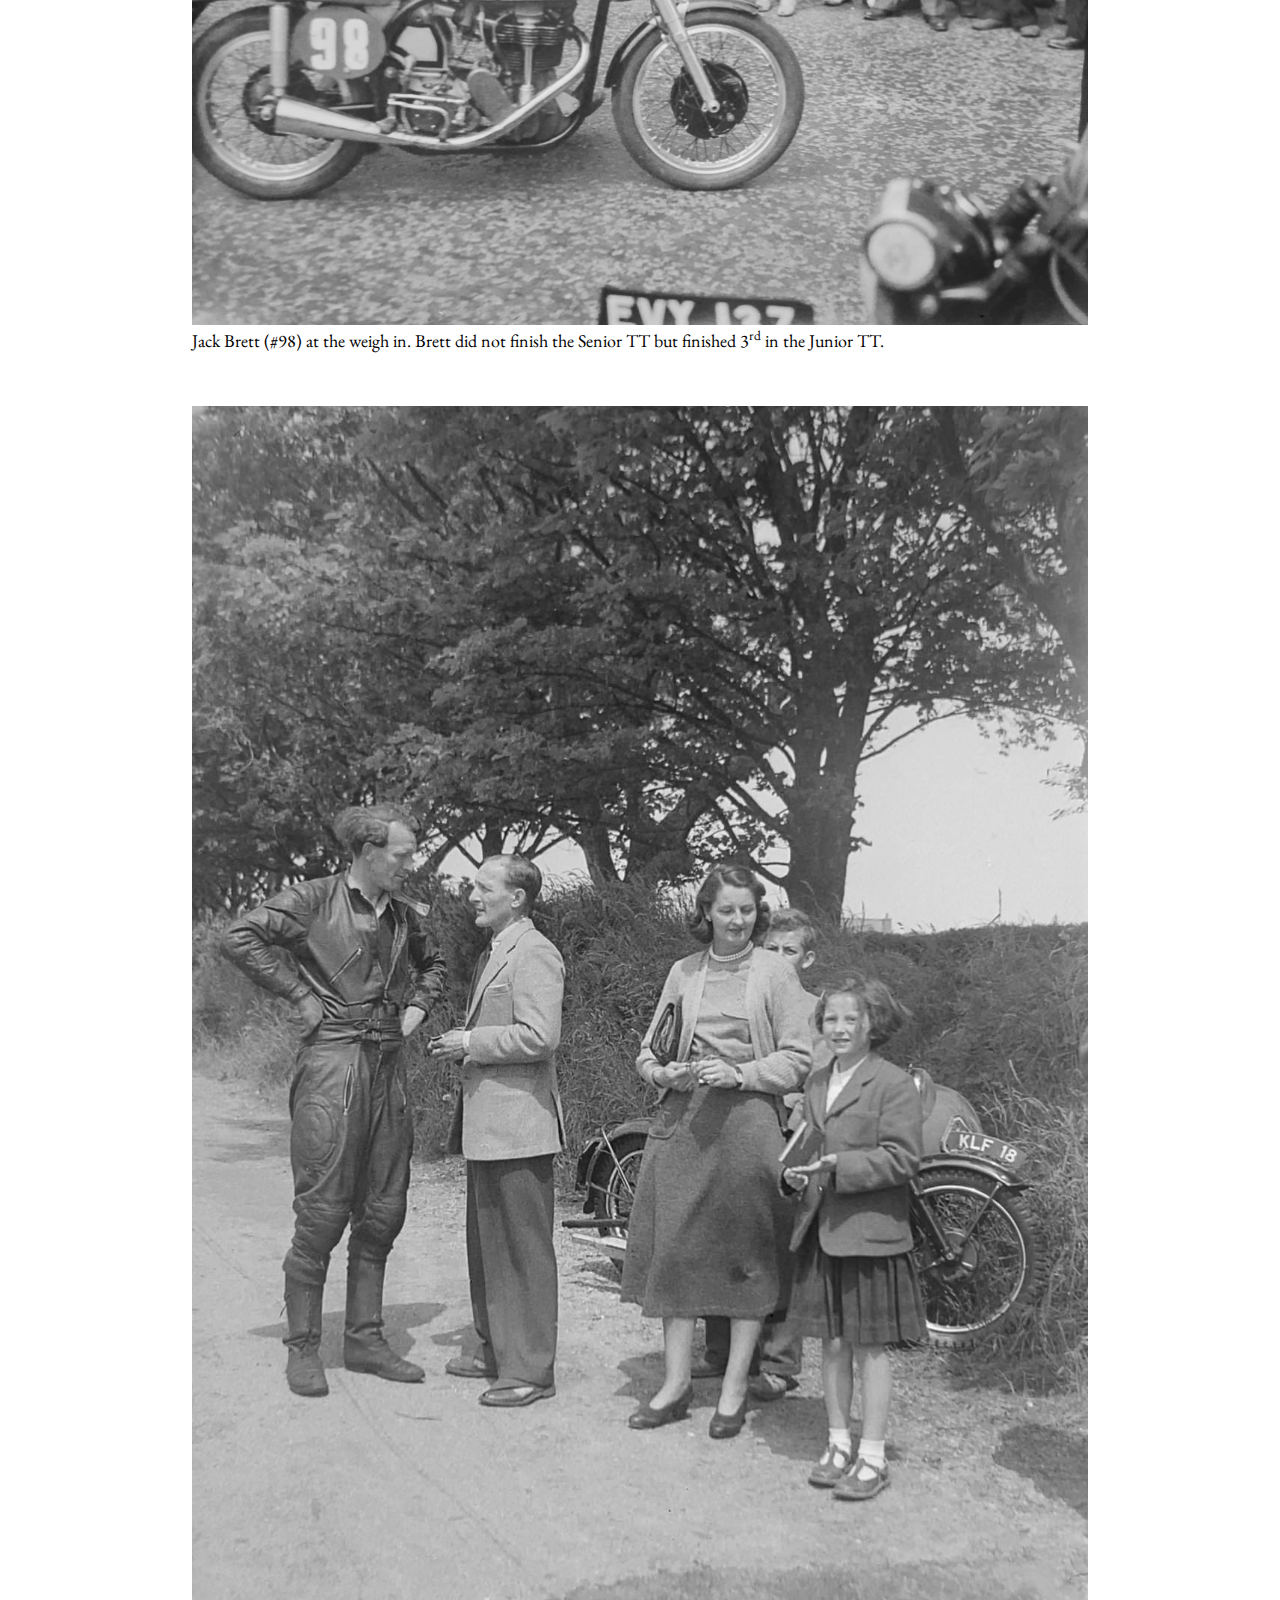
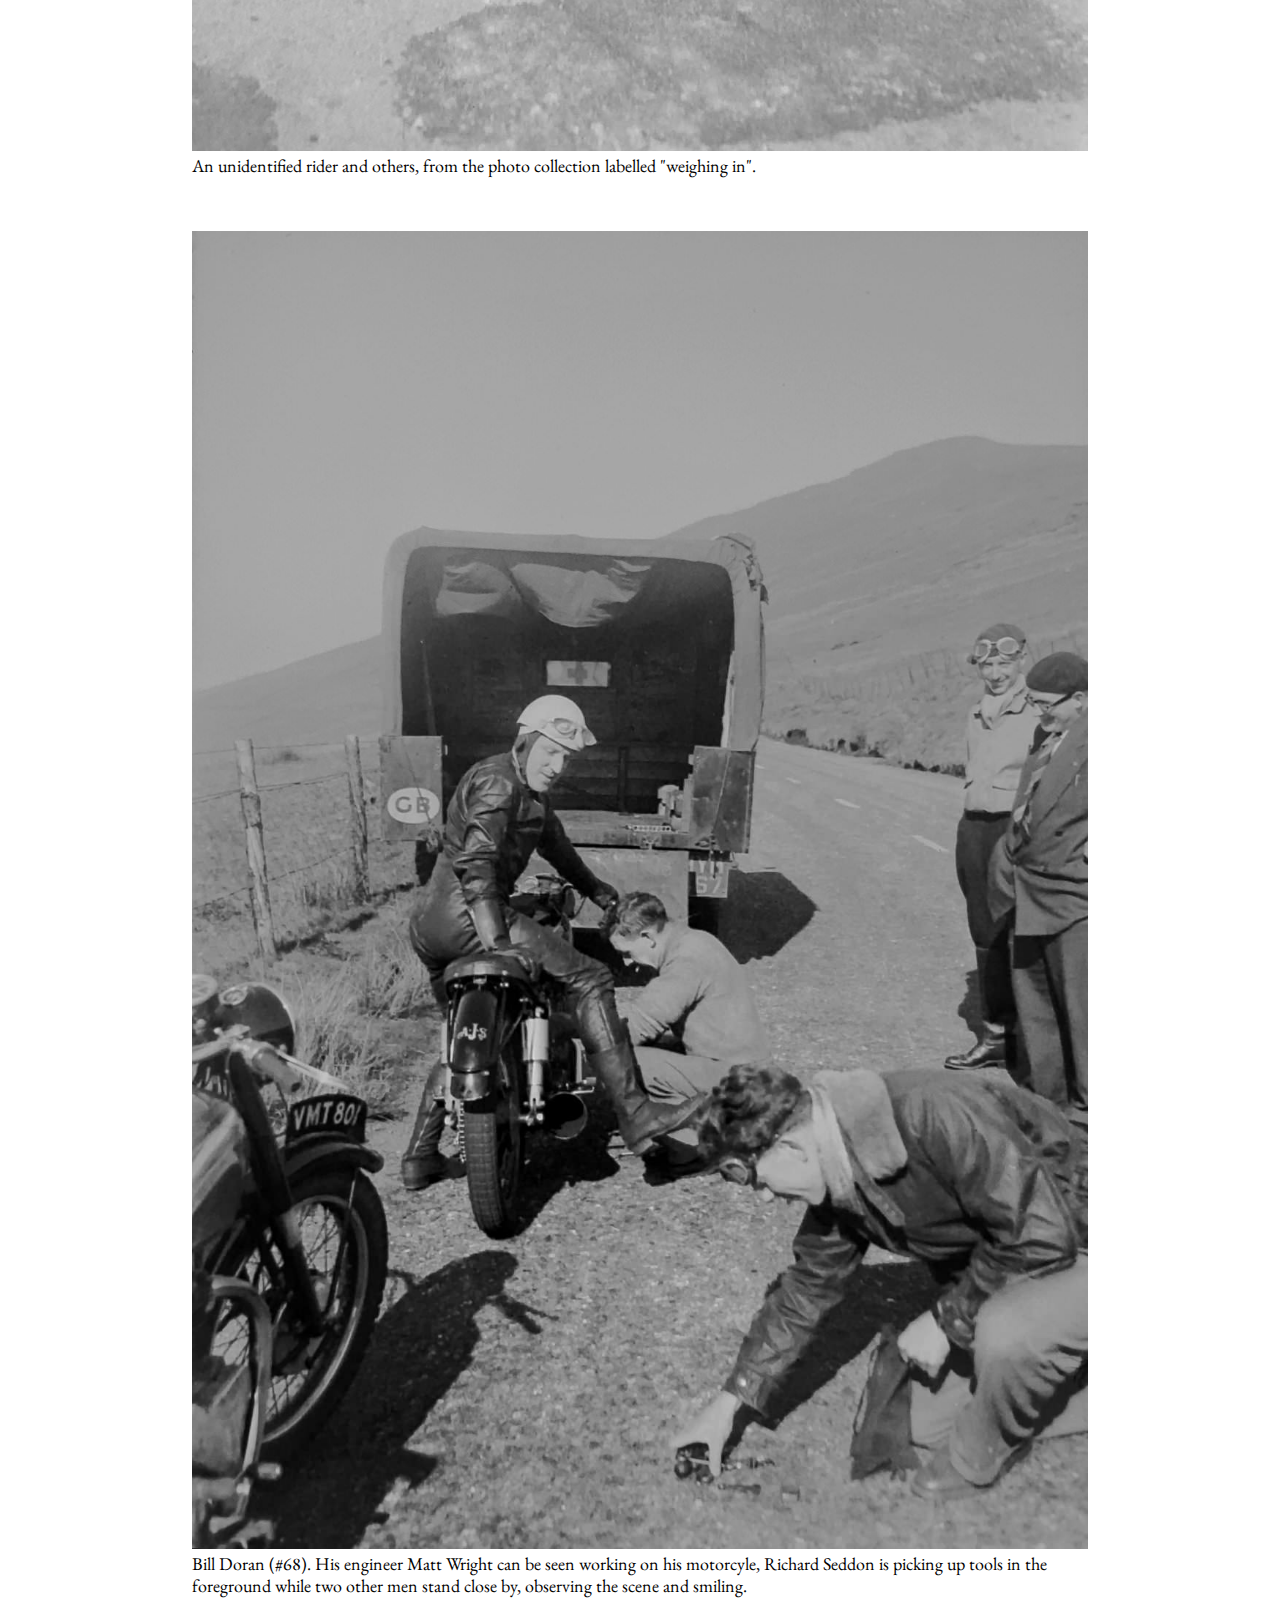
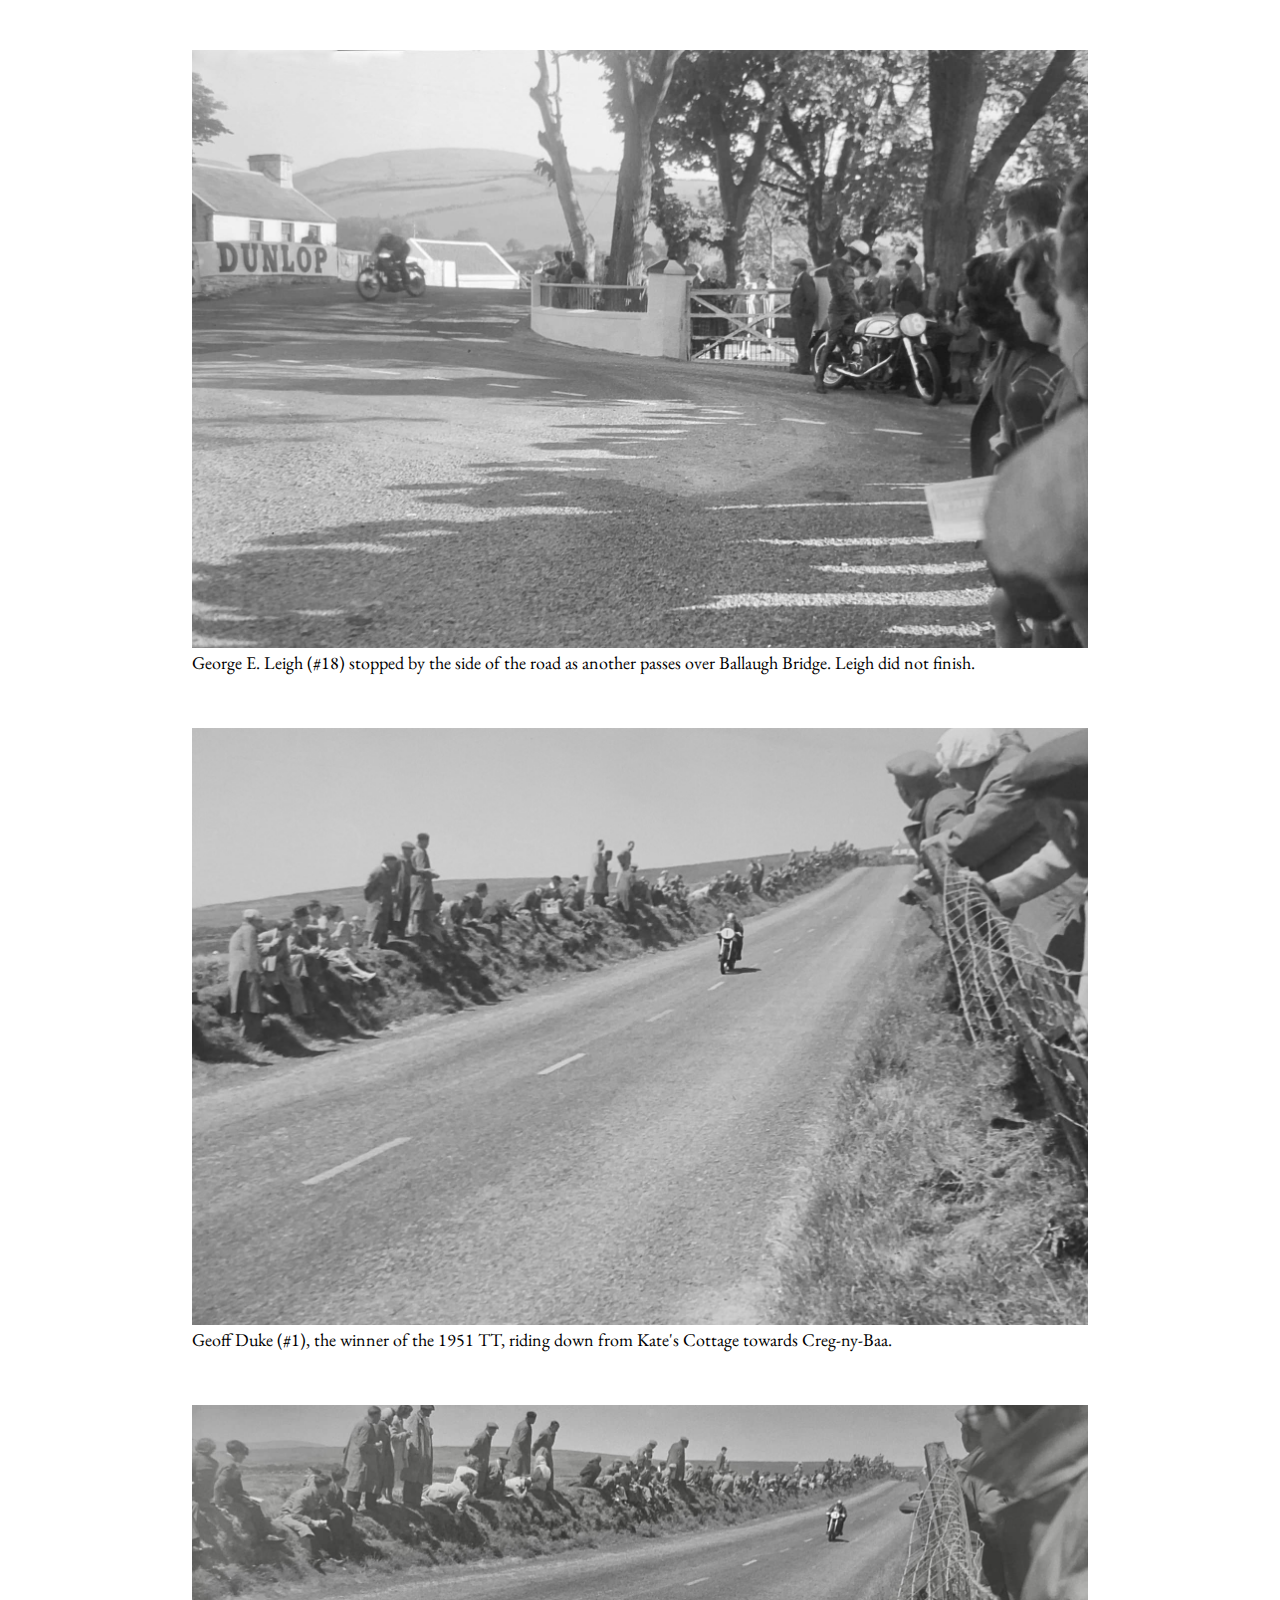
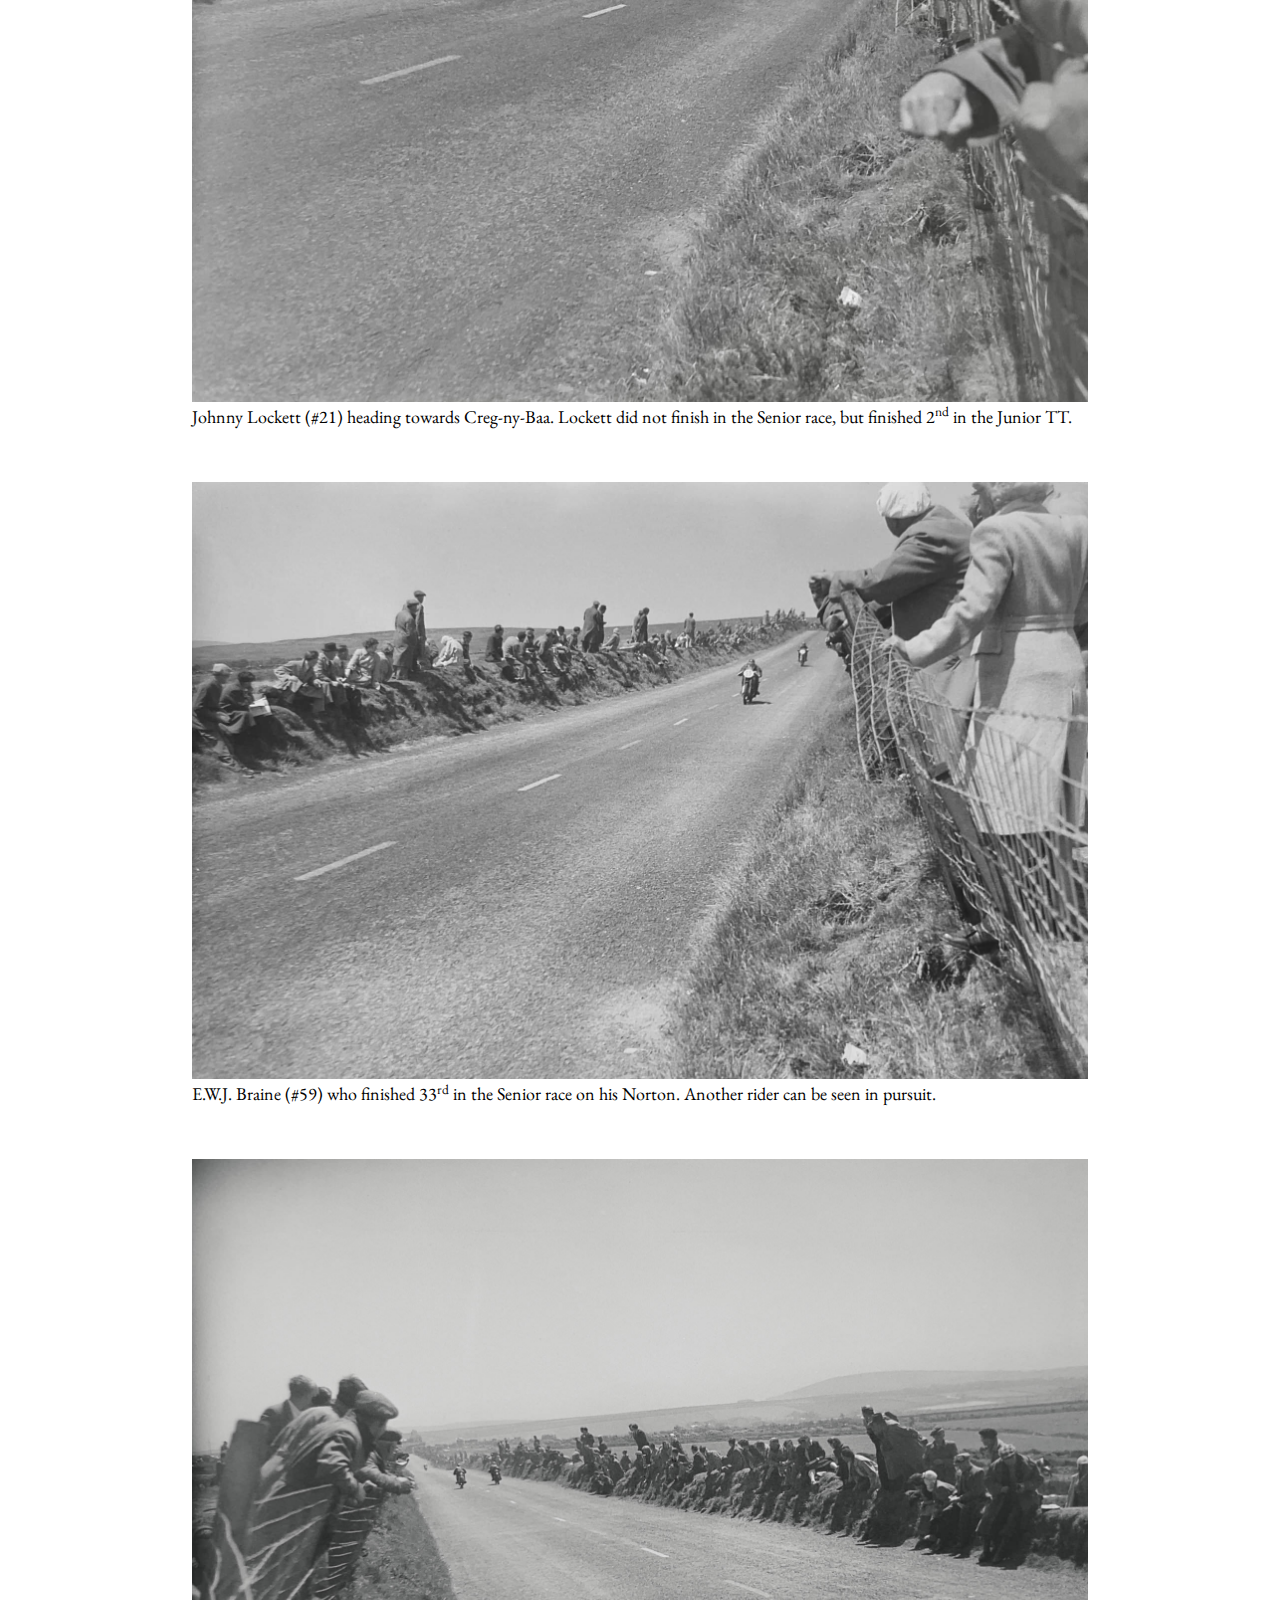
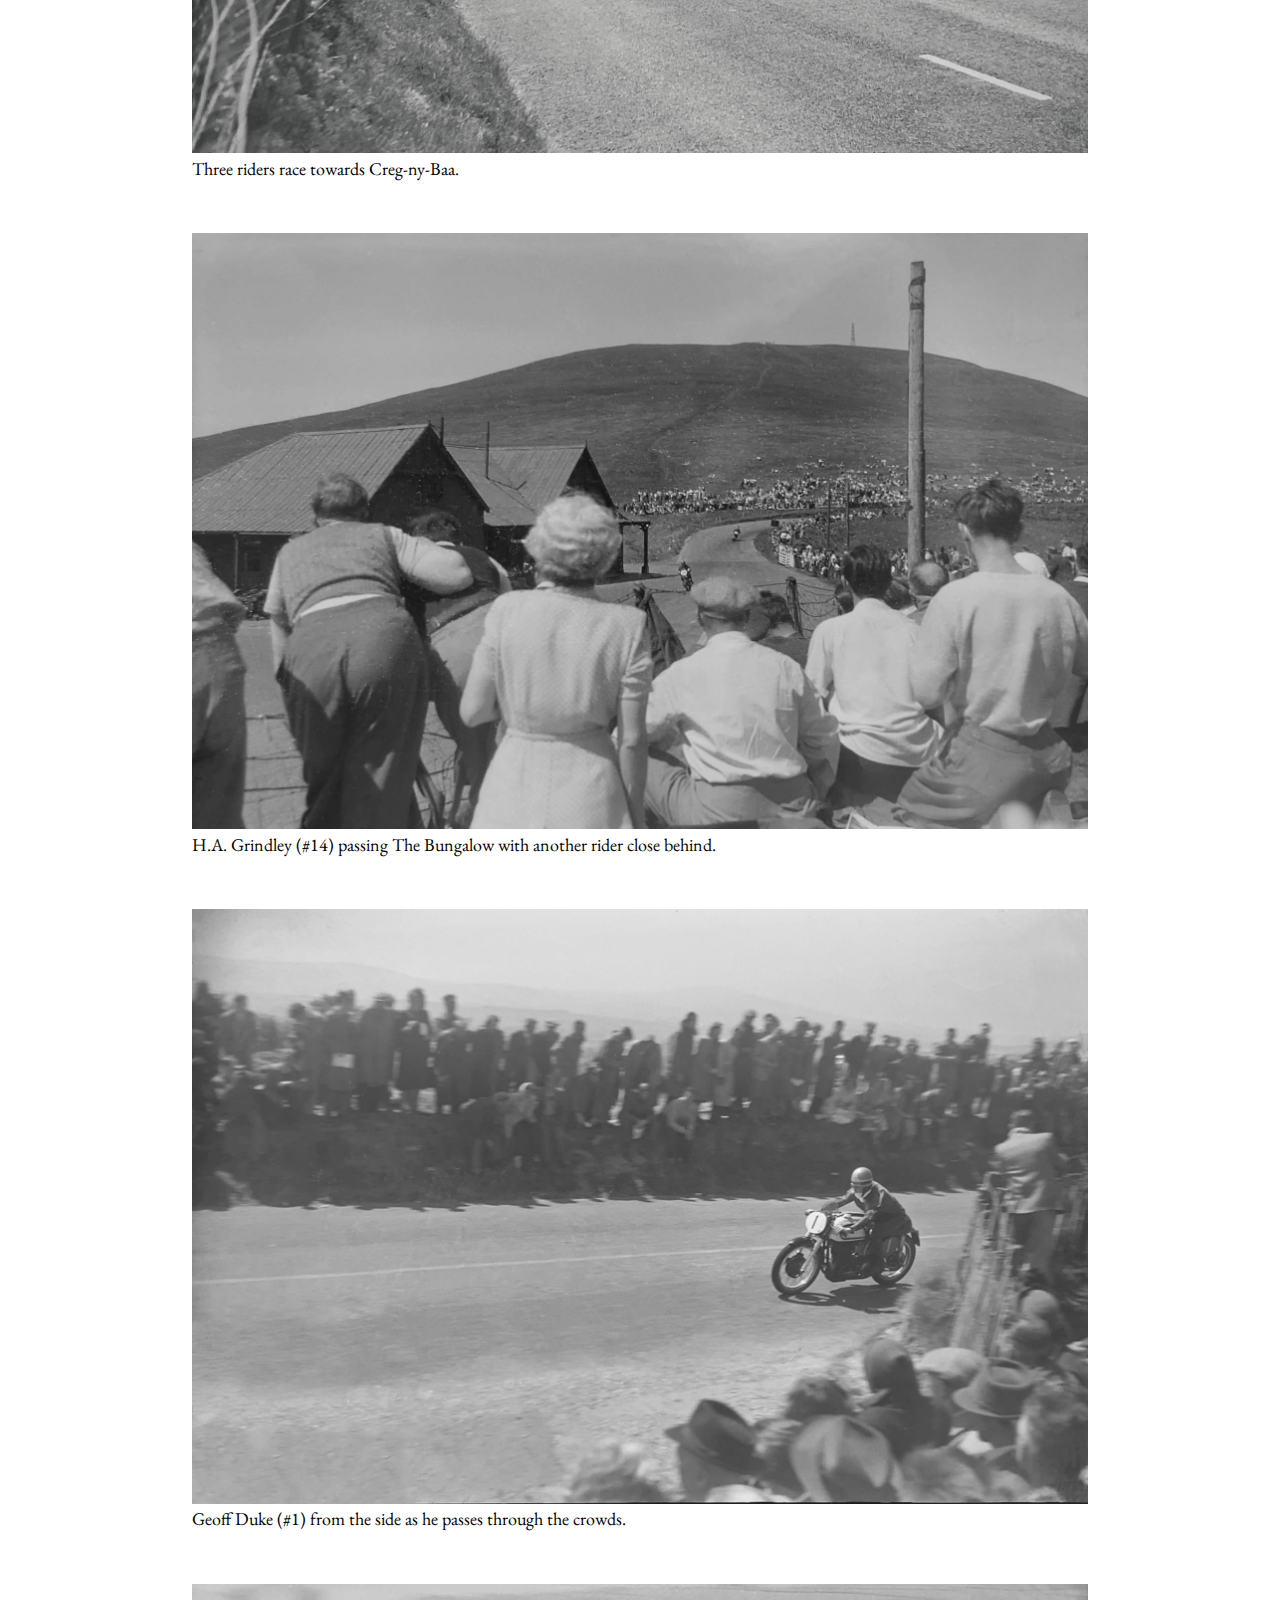
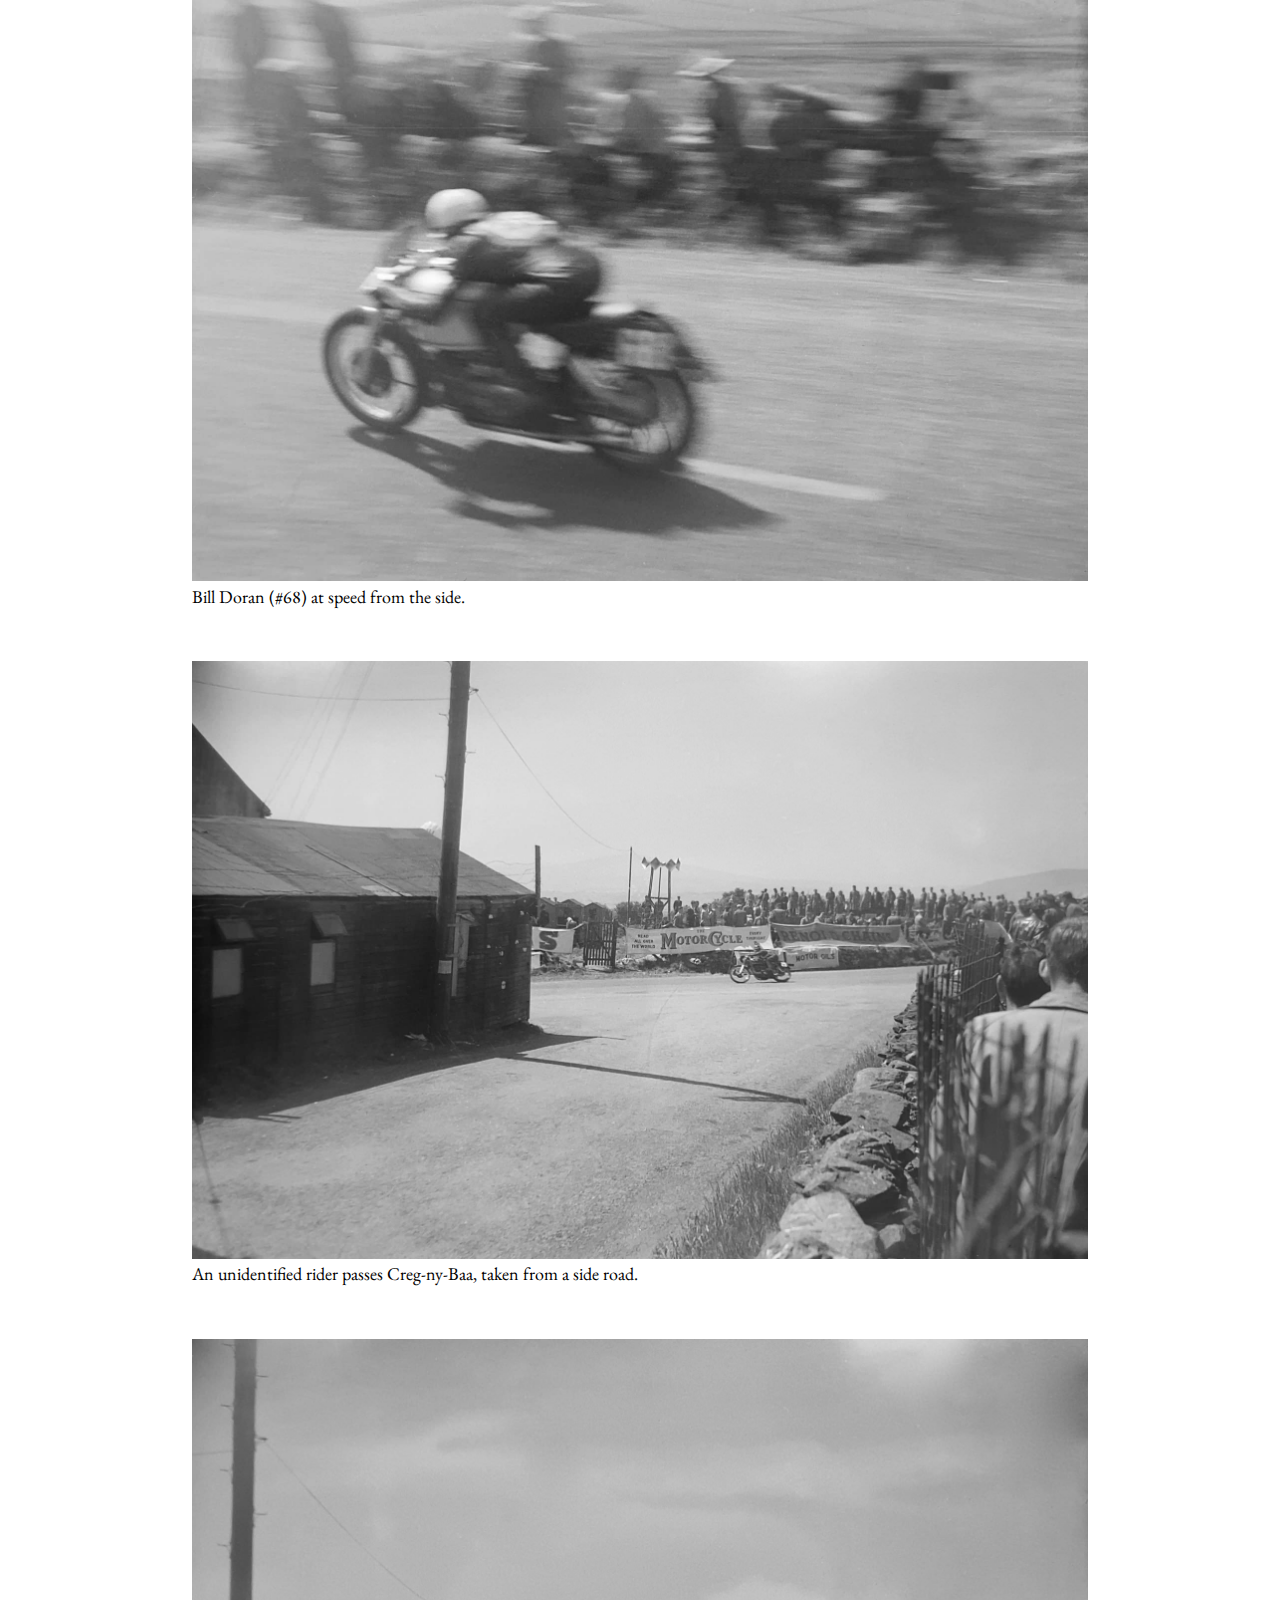
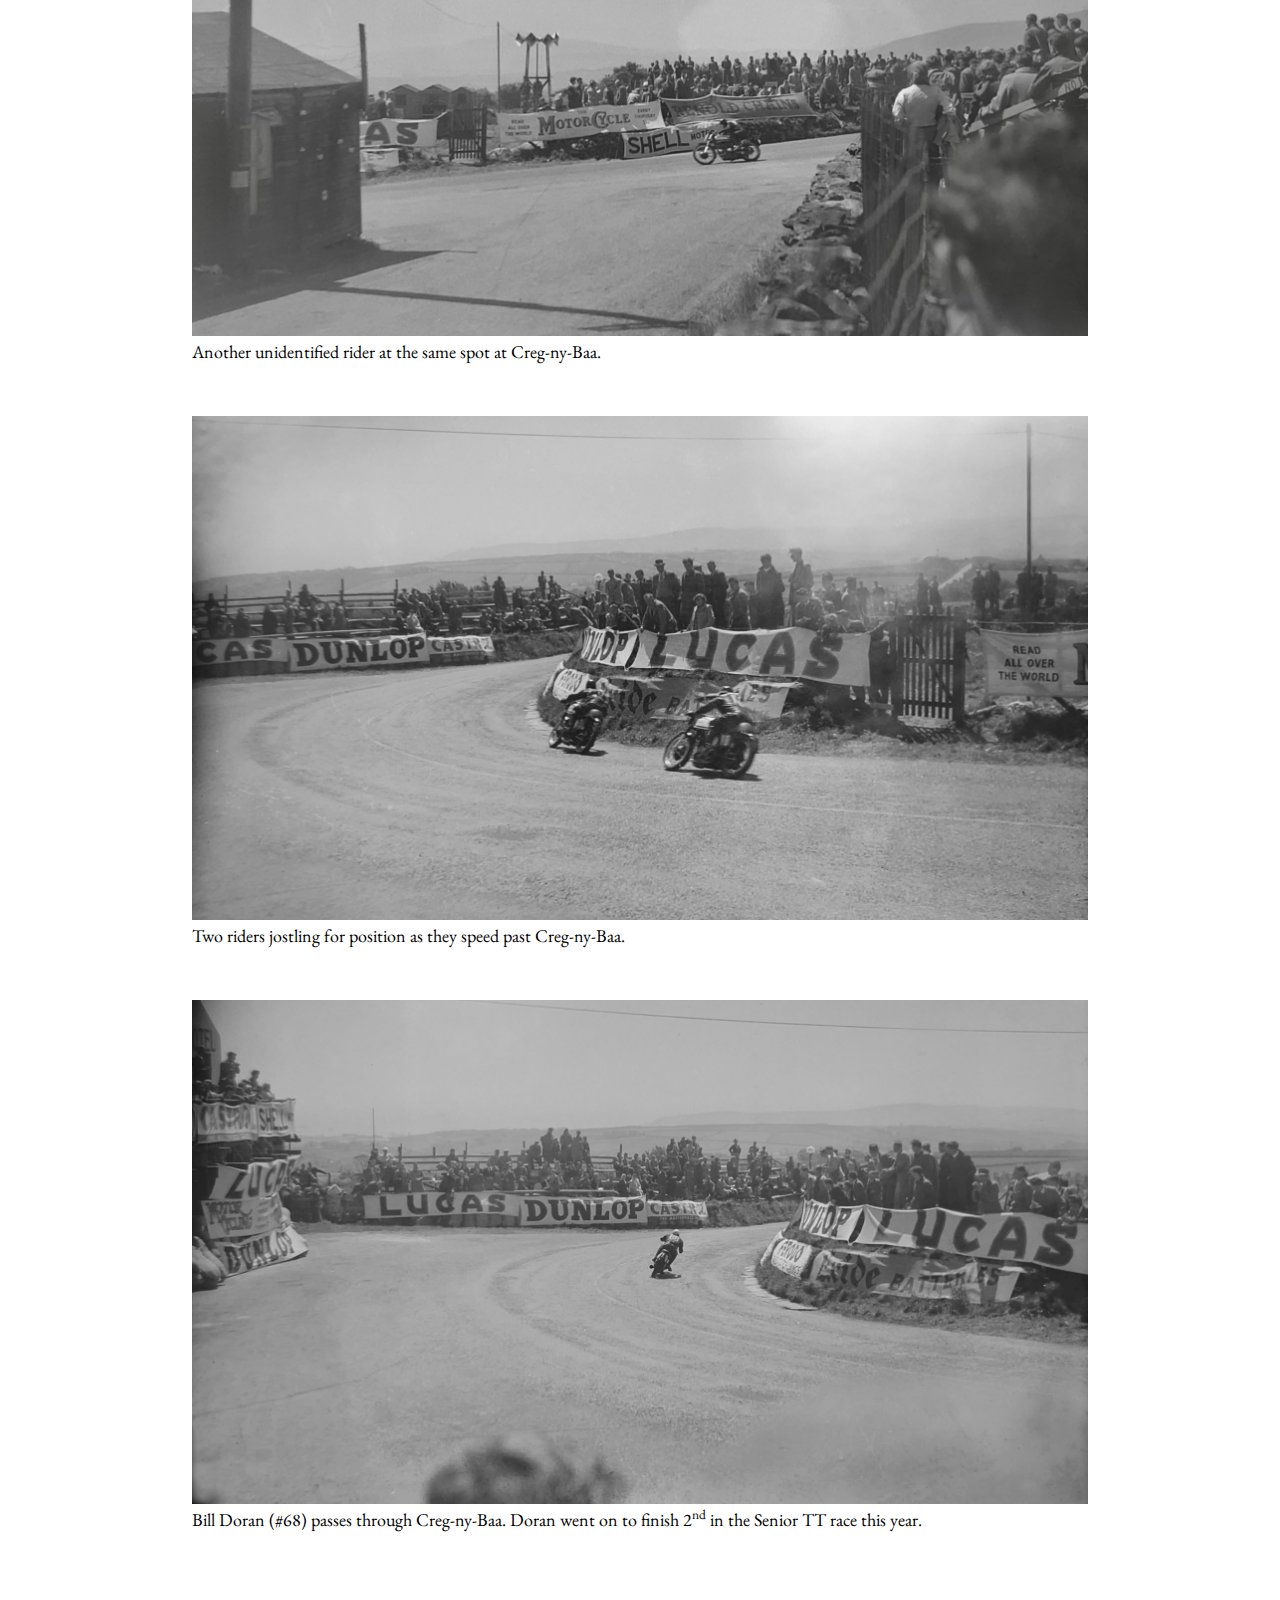
==== commit 605edbb7: "no message" ====
--- a/index.html
+++ b/index.html
@@ -39,232 +39,253 @@
     </div>
     <div class="photographs">
       <figure>
-      <a href="images/guthries_evelyn.jpg" class="glightbox">
+      <a href="images/5400/guthries_evelyn.jpg" class="glightbox">
       <img src="images/guthries_evelyn.jpg"
-    srcset="images/guthries_evelyn.jpg   600w,
-            images/guthries_evelyn.jpg   900w,
-            images/guthries_evelyn.jpg 1200w"
-    sizes="(max-width: 900px) 0, 600px"
+    srcset="images/guthries_evelyn.jpg  900w,
+            images/1800/guthries_evelyn.jpg  1800w,
+            images/2700/guthries_evelyn.jpg  2700w,
+            images/3600/guthries_evelyn.jpg  3600w,
+            images/5400/guthries_evelyn.jpg  5400w"
     alt="Evelyn Seddon (née Brown) at Guthrie's Memorial" height="600" width="900"></a>
       <figcaption>Evelyn Seddon (née Brown) at Guthrie's Memorial.</figcaption>
       </figure>
 
       <figure>
-      <a href="images/weigh_42.jpg" class="glightbox">
+      <a href="images/5400/weigh_42.jpg" class="glightbox">
       <img src="images/weigh_42.jpg"
-    srcset="images/weigh_42.jpg   600w,
-            images/weigh_42.jpg   900w,
-            images/weigh_42.jpg 1200w"
-    sizes="(max-width: 900px) 0, 600px"
+    srcset="images/weigh_42.jpg  900w,
+            images/1800/weigh_42.jpg  1800w,
+            images/2700/weigh_42.jpg  2700w,
+            images/3600/weigh_42.jpg  3600w,
+            images/5400/weigh_42.jpg  5400w"
     alt="Cromie McCandless (#42) at the weigh in" height="600" width="900" /></a>
       <figcaption>Cromie McCandless (#42) at the weigh in. McCandless finished 3<sup>rd</sup> in the Senior race on this Norton, 1<sup>st</sup> in the Ultra Lightweight and 7<sup>th</sup> in the Junior race.</figcaption>
       </figure>
 
       <figure>
-      <a href="images/weigh_75.jpg" class="glightbox">
+      <a href="images/5400/weigh_75.jpg" class="glightbox">
       <img src="images/weigh_75.jpg"
-    srcset="images/weigh_75.jpg   600w,
-            images/weigh_75.jpg   900w,
-            images/weigh_75.jpg 1200w"
-    sizes="(max-width: 900px) 0, 600px"
+    srcset="images/weigh_75.jpg  900w,
+            images/1800/weigh_75.jpg  1800w,
+            images/2700/weigh_75.jpg  2700w,
+            images/3600/weigh_75.jpg  3600w,
+            images/5400/weigh_75.jpg  5400w"
     alt="W.A. McAlpine (#75) at the weigh in" height="600" width="900" /></a>
       <figcaption>W.A. McAlpine (#75) at the weigh in. McAlpine represented the official Australia team this year, on a Gilera Saturno Sanremo for the Senior race.</figcaption>
       </figure>
 
       <figure>
-      <a href="images/weigh_81.jpg" class="glightbox">
+      <a href="images/5400/weigh_81.jpg" class="glightbox">
       <img src="images/weigh_81.jpg"
-    srcset="images/weigh_81.jpg   600w,
-            images/weigh_81.jpg   900w,
-            images/weigh_81.jpg 1200w"
-    sizes="(max-width: 900px) 0, 600px"
+    srcset="images/weigh_81.jpg  900w,
+            images/1800/weigh_81.jpg  1800w,
+            images/2700/weigh_81.jpg  2700w,
+            images/3600/weigh_81.jpg  3600w,
+            images/5400/weigh_81.jpg  5400w"
     alt="Ralf F. Seymour (#81) at the weigh in" height="600" width="900" /></a>
       <figcaption>Ralf F. Seymour (#81) at the weigh in. Ralf Seymour did not finish the senior TT this year, but finished 45<sup>th</sup> in the Junior race.</figcaption>
       </figure>
 
       <figure>
-      <a href="images/weigh_83.jpg" class="glightbox">
+      <a href="images/5400/weigh_83.jpg" class="glightbox">
       <img src="images/weigh_83.jpg"
-    srcset="images/weigh_83.jpg   600w,
-            images/weigh_83.jpg   900w,
-            images/weigh_83.jpg 1200w"
-    sizes="(max-width: 900px) 0, 600px"
+    srcset="images/weigh_83.jpg  900w,
+            images/1800/weigh_83.jpg  1800w,
+            images/2700/weigh_83.jpg  2700w,
+            images/3600/weigh_83.jpg  3600w,
+            images/5400/weigh_83.jpg  5400w"
     alt="Eric Briggs (#83) at the weigh in" height="600" width="900" /></a>
       <figcaption>Eric Briggs (#83) at the weigh in. Briggs Finished 7<sup>th</sup> in the senior TT race in 1951 on his Norton.</figcaption>
       </figure>
 
       <figure>
-      <a href="images/weigh_90.jpg" class="glightbox">
+      <a href="images/5400/weigh_90.jpg" class="glightbox">
       <img src="images/weigh_90.jpg"
-    srcset="images/weigh_90.jpg   600w,
-            images/weigh_90.jpg   900w,
-            images/weigh_90.jpg 1200w"
-    sizes="(max-width: 900px) 0, 600px"
+    srcset="images/weigh_90.jpg  900w,
+            images/1800/weigh_90.jpg  1800w,
+            images/2700/weigh_90.jpg  2700w,
+            images/3600/weigh_90.jpg  3600w,
+            images/5400/weigh_90.jpg  5400w"
     alt="Jack Harding (#90) at the weigh in" height="600" width="900" /></a>
       <figcaption>Les Graham (#90) at the weigh in. Graham did not finish. Resources list #90 as Jack Harding riding a Norton, however the official programme lists Harding with an MV Agusta as seen here. #90 was in fact taken by Les Graham and his MV Agusta!</figcaption>
       </figure>
 
       <figure>
-      <a href="images/weigh_98.jpg" class="glightbox">
+      <a href="images/5400/weigh_98.jpg" class="glightbox">
       <img src="images/weigh_98.jpg"
-    srcset="images/weigh_98.jpg   600w,
-            images/weigh_98.jpg   900w,
-            images/weigh_98.jpg 1200w"
-    sizes="(max-width: 900px) 0, 600px"
+    srcset="images/weigh_98.jpg  900w,
+            images/1800/weigh_98.jpg  1800w,
+            images/2700/weigh_98.jpg  2700w,
+            images/3600/weigh_98.jpg  3600w,
+            images/5400/weigh_98.jpg  5400w"
     alt="Jack Brett (#98) at the weigh in" height="600" width="900" /></a>
       <figcaption>Jack Brett (#98) at the weigh in. Brett did not finish the Senior TT but finished 3<sup>rd</sup> in the Junior TT.</figcaption>
       </figure>
 
       <figure>
-      <a href="images/weigh_klf.jpg" class="glightbox">
+      <a href="images/5400/weigh_klf.jpg" class="glightbox">
       <img src="images/weigh_klf.jpg"
-    srcset="images/weigh_klf.jpg   600w,
-            images/weigh_klf.jpg   900w,
-            images/weigh_klf.jpg 1200w"
-    sizes="(max-width: 900px) 0, 600px"
+    srcset="images/weigh_klf.jpg  900w,
+            images/1800/weigh_klf.jpg  1800w,
+            images/2700/weigh_klf.jpg  2700w,
+            images/3600/weigh_klf.jpg  3600w,
+            images/5400/weigh_klf.jpg  5400w"
     alt="A rider talks to another man stood by their motorcyle, a woman and two children stand close by" height="1350" width="900" /></a>
       <figcaption>An unidentified rider and others, from the photo collection labelled "weighing in".</figcaption>
       </figure>
 
       <figure>
-      <a href="images/doran_seddon.jpg" class="glightbox">
+      <a href="images/5400/doran_seddon.jpg" class="glightbox">
       <img src="images/doran_seddon.jpg"
-    srcset="images/doran_seddon.jpg   600w,
-            images/doran_seddon.jpg   900w,
-            images/doran_seddon.jpg 1200w"
-    sizes="(max-width: 900px) 0, 600px"
+    srcset="images/doran_seddon.jpg  900w,
+            images/1800/doran_seddon.jpg  1800w,
+            images/2700/doran_seddon.jpg  2700w,
+            images/3600/doran_seddon.jpg  3600w,
+            images/5400/doran_seddon.jpg  5400w"
     alt="Bill Doran (#68), his mechanic working on his motorcyle, Richard Seddon picking up tools in the foreground, and two other men" height="1350" width="900" /></a>
       <figcaption>Bill Doran (#68). His engineer Matt Wright can be seen working on his motorcyle, Richard Seddon is picking up tools in the foreground while two other men stand close by, observing the scene and smiling.</figcaption>
       </figure>
 
       <figure>
-      <a href="images/bridge_18.jpg" class="glightbox">
+      <a href="images/5400/bridge_18.jpg" class="glightbox">
       <img src="images/bridge_18.jpg"
-    srcset="images/bridge_18.jpg   600w,
-            images/bridge_18.jpg   900w,
-            images/bridge_18.jpg 1200w"
-    sizes="(max-width: 900px) 0, 600px"
+    srcset="images/bridge_18.jpg  900w,
+            images/1800/bridge_18.jpg  1800w,
+            images/2700/bridge_18.jpg  2700w,
+            images/3600/bridge_18.jpg  3600w,
+            images/5400/bridge_18.jpg  5400w"
     alt="George E. Leigh (#18) stopped by the side of the road as another passes over Ballaugh Bridge" height="600" width="900" /></a>
       <figcaption>George E. Leigh (#18) stopped by the side of the road as another passes over Ballaugh Bridge. Leigh did not finish.</figcaption>
       </figure>
 
       <figure>
-      <a href="images/hill_1.jpg" class="glightbox">
+      <a href="images/5400/hill_1.jpg" class="glightbox">
       <img src="images/hill_1.jpg"
-    srcset="images/hill_1.jpg   600w,
-            images/hill_1.jpg   900w,
-            images/hill_1.jpg 1200w"
-    sizes="(max-width: 900px) 0, 600px"
+    srcset="images/hill_1.jpg  900w,
+            images/1800/hill_1.jpg  1800w,
+            images/2700/hill_1.jpg  2700w,
+            images/3600/hill_1.jpg  3600w,
+            images/5400/hill_1.jpg  5400w"
     alt="Geoff Duke (#1), the winner of the 1951 TT, riding down from Kate's Cottage towards Creg-ny-Baa" height="600" width="900" /></a>
       <figcaption>Geoff Duke (#1), the winner of the 1951 TT, riding down from Kate's Cottage towards Creg-ny-Baa.</figcaption>
       </figure>
 
       <figure>
-      <a href="images/hill_21.jpg" class="glightbox">
+      <a href="images/5400/hill_21.jpg" class="glightbox">
       <img src="images/hill_21.jpg"
-    srcset="images/hill_21.jpg   600w,
-            images/hill_21.jpg   900w,
-            images/hill_21.jpg 1200w"
-    sizes="(max-width: 900px) 0, 600px"
+    srcset="images/hill_21.jpg  900w,
+            images/1800/hill_21.jpg  1800w,
+            images/2700/hill_21.jpg  2700w,
+            images/3600/hill_21.jpg  3600w,
+            images/5400/hill_21.jpg  5400w"
     alt="Johnny Lockett (#21) heading towards Creg-ny-Baa" height="600" width="900" /></a>
       <figcaption>Johnny Lockett (#21) heading towards Creg-ny-Baa. Lockett did not finish in the Senior race, but finished 2<sup>nd</sup> in the Junior TT.</figcaption>
       </figure>
 
       <figure>
-      <a href="images/hill_59.jpg" class="glightbox">
+      <a href="images/5400/hill_59.jpg" class="glightbox">
       <img src="images/hill_59.jpg"
-    srcset="images/hill_59.jpg   600w,
-            images/hill_59.jpg   900w,
-            images/hill_59.jpg 1200w"
-    sizes="(max-width: 900px) 0, 600px"
+    srcset="images/hill_59.jpg  900w,
+            images/1800/hill_59.jpg  1800w,
+            images/2700/hill_59.jpg  2700w,
+            images/3600/hill_59.jpg  3600w,
+            images/5400/hill_59.jpg  5400w"
     alt="E.W.J. Braine (#59) heading towards Creg-ny-Baa" height="600" width="900" /></a>
       <figcaption>E.W.J. Braine (#59) who finished 33<sup>rd</sup> in the Senior race on his Norton. Another rider can be seen in pursuit.</figcaption>
       </figure>
 
       <figure>
-      <a href="images/hill_group.jpg" class="glightbox">
+      <a href="images/5400/hill_group.jpg" class="glightbox">
       <img src="images/hill_group.jpg"
-    srcset="images/hill_group.jpg   600w,
-            images/hill_group.jpg   900w,
-            images/hill_group.jpg 1200w"
-    sizes="(max-width: 900px) 0, 600px"
+    srcset="images/hill_group.jpg  900w,
+            images/1800/hill_group.jpg  1800w,
+            images/2700/hill_group.jpg  2700w,
+            images/3600/hill_group.jpg  3600w,
+            images/5400/hill_group.jpg  5400w"
     alt="Three riders race towards Creg-ny-Baa seen from behind looking down the road" height="600" width="900" /></a>
       <figcaption>Three riders race towards Creg-ny-Baa.</figcaption>
       </figure>
 
       <figure>
-      <a href="images/crowd_14.jpg" class="glightbox">
+      <a href="images/5400/crowd_14.jpg" class="glightbox">
       <img src="images/crowd_14.jpg"
-    srcset="images/crowd_14.jpg   600w,
-            images/crowd_14.jpg   900w,
-            images/crowd_14.jpg 1200w"
-    sizes="(max-width: 900px) 0, 600px"
+    srcset="images/crowd_14.jpg  900w,
+            images/1800/crowd_14.jpg  1800w,
+            images/2700/crowd_14.jpg  2700w,
+            images/3600/crowd_14.jpg  3600w,
+            images/5400/crowd_14.jpg  5400w"
     alt="H.A. Grindley (#14) passing The Bungalow with another rider close behind" height="600" width="900" /></a>
       <figcaption>H.A. Grindley (#14) passing The Bungalow with another rider close behind.</figcaption>
       </figure>
 
       <figure>
-      <a href="images/side_1.jpg" class="glightbox">
+      <a href="images/5400/side_1.jpg" class="glightbox">
       <img src="images/side_1.jpg"
-    srcset="images/side_1.jpg   600w,
-            images/side_1.jpg   900w,
-            images/side_1.jpg 1200w"
-    sizes="(max-width: 900px) 0, 600px"
+    srcset="images/side_1.jpg  900w,
+            images/1800/side_1.jpg  1800w,
+            images/2700/side_1.jpg  2700w,
+            images/3600/side_1.jpg  3600w,
+            images/5400/side_1.jpg  5400w"
     alt="Geoff Duke (#1) from the side as he passes through the crowds on his motorcyle at speed" height="600" width="900" /></a>
       <figcaption>Geoff Duke (#1) from the side as he passes through the crowds.</figcaption>
       </figure>
 
       <figure>
-      <a href="images/side_68.jpg" class="glightbox">
+      <a href="images/5400/side_68.jpg" class="glightbox">
       <img src="images/side_68.jpg"
-    srcset="images/side_68.jpg   600w,
-            images/side_68.jpg   900w,
-            images/side_68.jpg 1200w"
-    sizes="(max-width: 900px) 0, 600px"
+    srcset="images/side_68.jpg  900w,
+            images/1800/side_68.jpg  1800w,
+            images/2700/side_68.jpg  2700w,
+            images/3600/side_68.jpg  3600w,
+            images/5400/side_68.jpg  5400w"
     alt="Bill Doran (#68) at speed from the side, the crowd is just a blur" height="600" width="900" /></a>
       <figcaption>Bill Doran (#68) at speed from the side.</figcaption>
       </figure>
 
       <figure>
-      <a href="images/hotel_side_1.jpg" class="glightbox">
+      <a href="images/5400/hotel_side_1.jpg" class="glightbox">
       <img src="images/hotel_side_1.jpg"
-    srcset="images/hotel_side_1.jpg   600w,
-            images/hotel_side_1.jpg   900w,
-            images/hotel_side_1.jpg 1200w"
-    sizes="(max-width: 900px) 0, 600px"
+    srcset="images/hotel_side_1.jpg  900w,
+            images/1800/hotel_side_1.jpg  1800w,
+            images/2700/hotel_side_1.jpg  2700w,
+            images/3600/hotel_side_1.jpg  3600w,
+            images/5400/hotel_side_1.jpg  5400w"
     alt="An unidentified rider passes Creg-ny-Baa, taken from a side road" height="600" width="900" /></a>
       <figcaption>An unidentified rider passes Creg-ny-Baa, taken from a side road.</figcaption>
       </figure>
 
       <figure>
-      <a href="images/hotel_side_2.jpg" class="glightbox">
+      <a href="images/5400/hotel_side_2.jpg" class="glightbox">
       <img src="images/hotel_side_2.jpg"
-    srcset="images/hotel_side_2.jpg   600w,
-            images/hotel_side_2.jpg   900w,
-            images/hotel_side_2.jpg 1200w"
-    sizes="(max-width: 900px) 0, 600px"
+    srcset="images/hotel_side_2.jpg  900w,
+            images/1800/hotel_side_2.jpg  1800w,
+            images/2700/hotel_side_2.jpg  2700w,
+            images/3600/hotel_side_2.jpg  3600w,
+            images/5400/hotel_side_2.jpg  5400w"
     alt="An second unidentified rider passes Creg-ny-Baa, taken from a side road" height="600" width="900" /></a>
       <figcaption>Another unidentified rider at the same spot at Creg-ny-Baa.</figcaption>
       </figure>
 
       <figure>
-      <a href="images/hotel_pair.jpg" class="glightbox">
+      <a href="images/5400/hotel_pair.jpg" class="glightbox">
       <img src="images/hotel_pair.jpg"
-    srcset="images/hotel_pair.jpg   600w,
-            images/hotel_pair.jpg   900w,
-            images/hotel_pair.jpg 1200w"
-    sizes="(max-width: 900px) 0, 600px"
+    srcset="images/hotel_pair.jpg  900w,
+            images/1800/hotel_pair.jpg  1800w,
+            images/2700/hotel_pair.jpg  2700w,
+            images/3600/hotel_pair.jpg  3600w,
+            images/5400/hotel_pair.jpg  5400w"
     alt="Two riders are jostling for position as they speed past Creg-ny-Baa, the crowds clearly enthused by the sight" height="507" width="900" /></a>
       <figcaption>Two riders jostling for position as they speed past Creg-ny-Baa.</figcaption>
       </figure>
 
       <figure>
-      <a href="images/hotel_68.jpg" class="glightbox">
+      <a href="images/5400/hotel_68.jpg" class="glightbox">
       <img src="images/hotel_68.jpg"
-    srcset="images/hotel_68.jpg   600w,
-            images/hotel_68.jpg   900w,
-            images/hotel_68.jpg 1200w"
-    sizes="(max-width: 900px) 0, 600px"
+    srcset="images/hotel_68.jpg  900w,
+            images/1800/hotel_68.jpg  1800w,
+            images/2700/hotel_68.jpg  2700w,
+            images/3600/hotel_68.jpg  3600w,
+            images/5400/hotel_68.jpg  5400w"
     alt="Bill Doran (#68) passes through Creg-ny-Baa past the hotel with crowds seen on every side of the road" height="507" width="900" /></a>
       <figcaption>Bill Doran (#68) passes through Creg-ny-Baa. Doran went on to finish 2<sup>nd</sup> in the Senior TT race this year.</figcaption>
       </figure>
